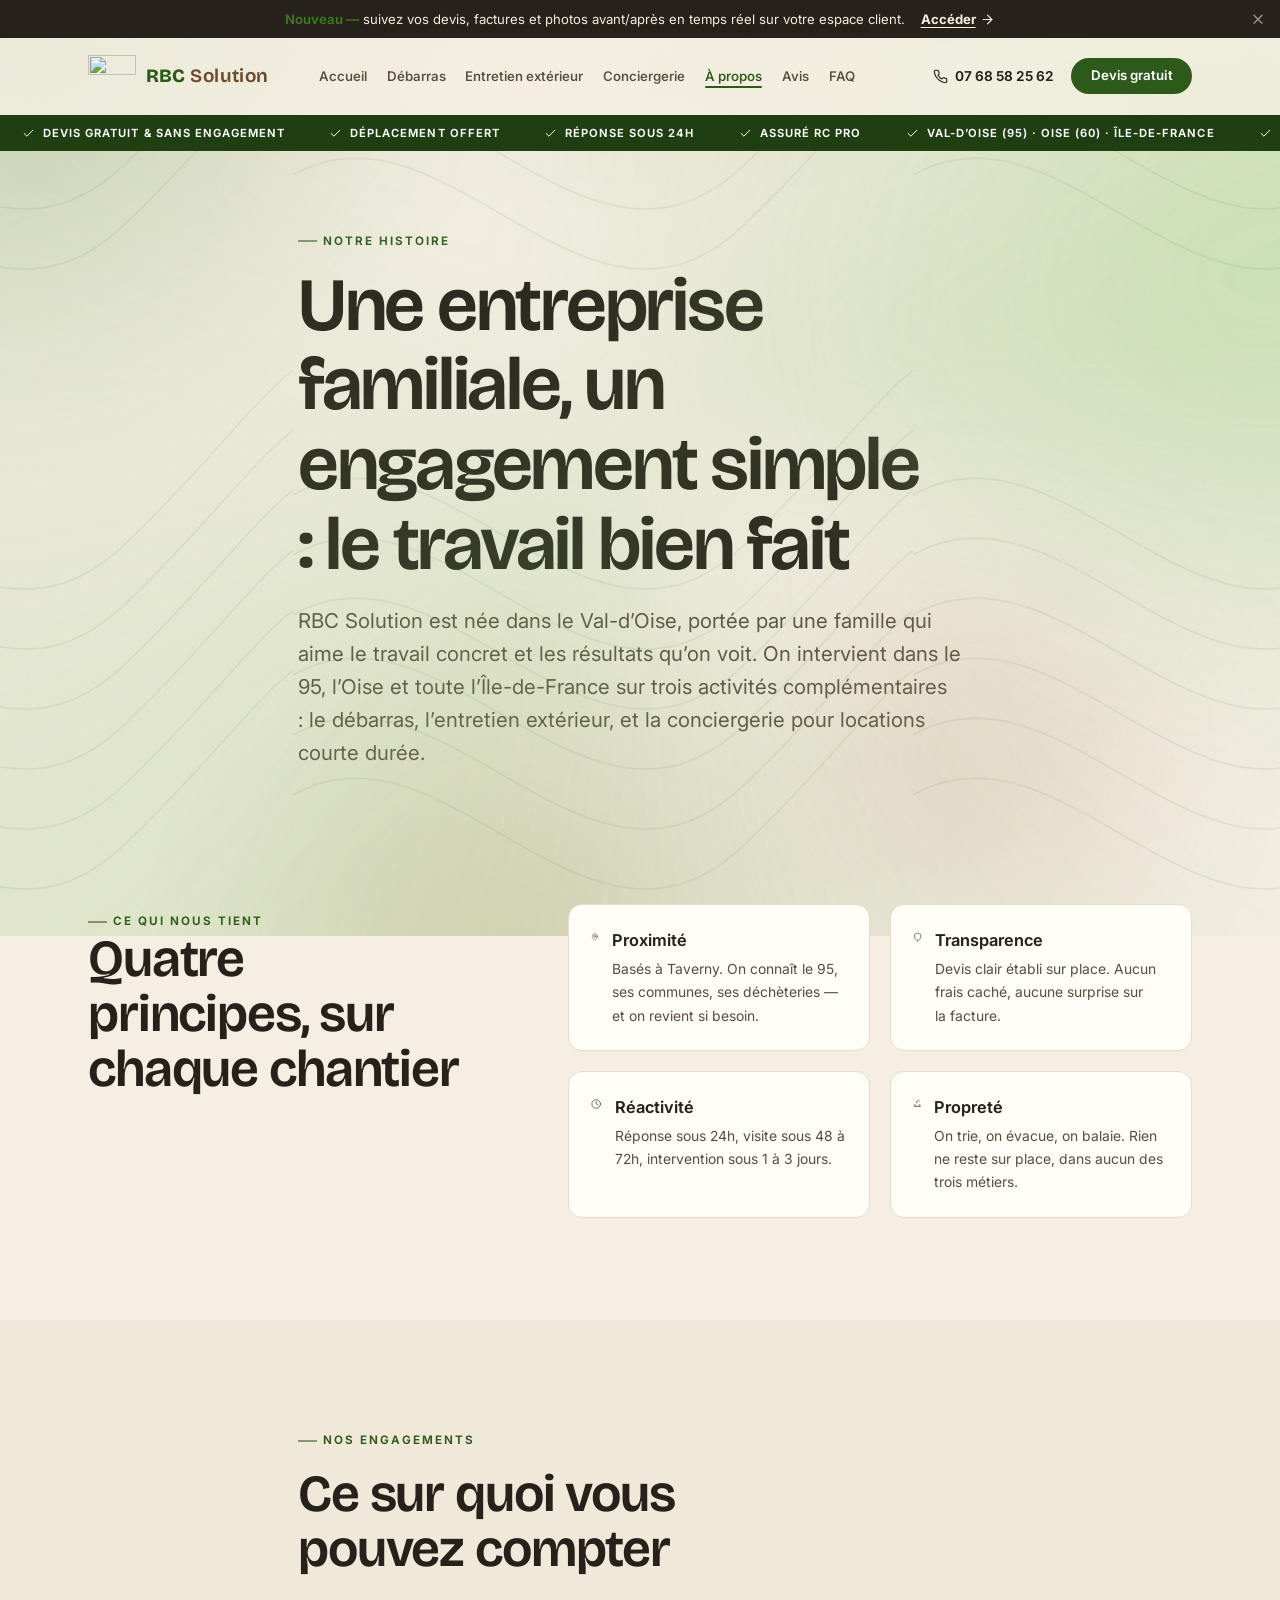
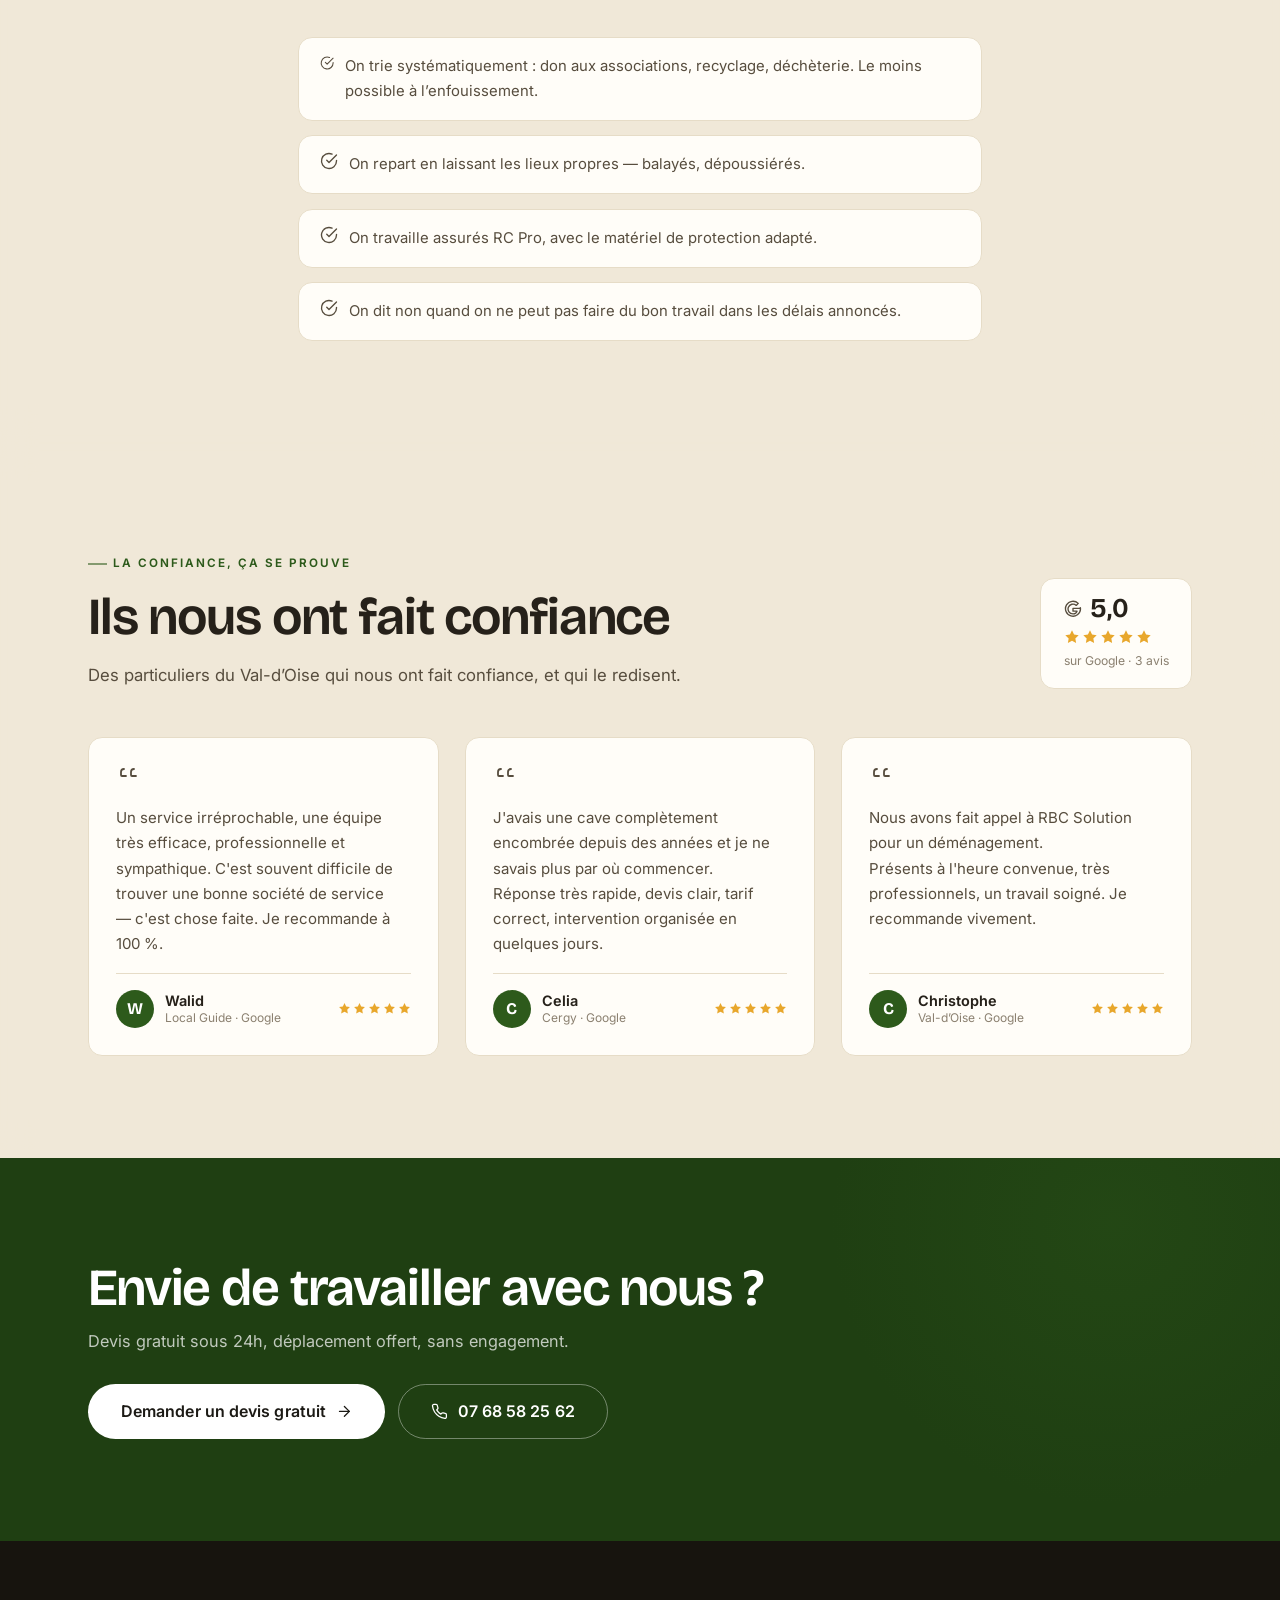
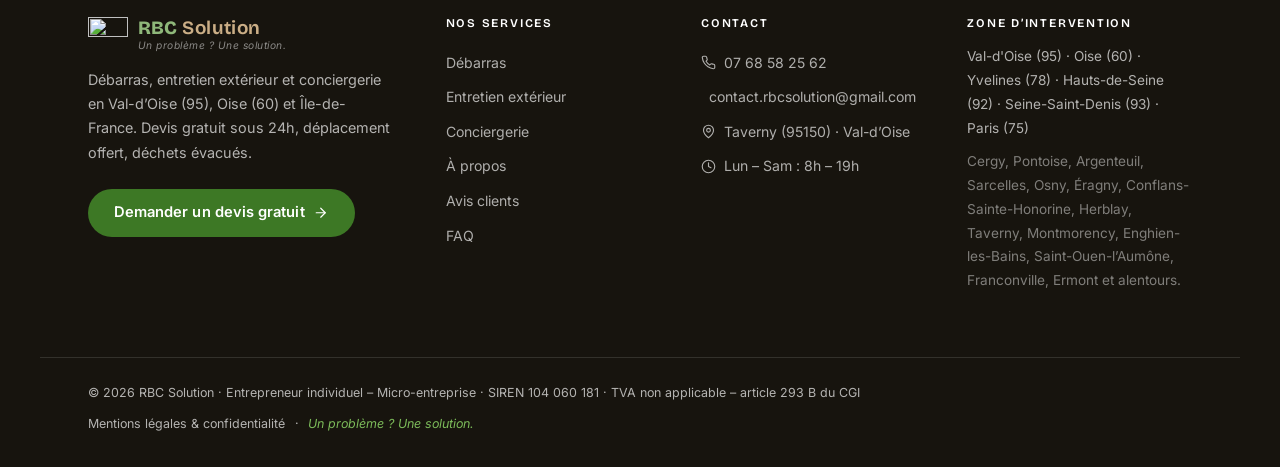
==== a-propos/index.html @ 64251863 "Create index.html" ====
<!DOCTYPE html><html lang="fr" data-world="default" data-astro-cid-5hce7sga> <head><meta charset="utf-8"><meta name="viewport" content="width=device-width, initial-scale=1"><title>&#xc0; propos &#x2014; une entreprise familiale du Val-d&#x2019;Oise &#xb7; RBC Solution</title><meta name="description" content="RBC Solution, entreprise familiale bas&#xe9;e &#xe0; Taverny (95). D&#xe9;barras, entretien ext&#xe9;rieur et conciergerie dans le Val-d&#x2019;Oise, l&#x2019;Oise et l&#x2019;&#xce;le-de-France. Le travail bien fait, du premier appel au r&#xe9;sultat final."><link rel="canonical" href="https://rbcsolution.com/a-propos/"><link rel="icon" href="data:image/svg+xml,%3Csvg xmlns='http://www.w3.org/2000/svg' viewBox='0 0 64 64'%3E%3Crect width='64' height='64' rx='15' fill='%232d5a1b'/%3E%3Cpath d='M18 33.5 28 43 47 21' fill='none' stroke='%23fdfaf4' stroke-width='7' stroke-linecap='round' stroke-linejoin='round'/%3E%3C/svg%3E"><meta name="theme-color" content="#2d5a1b"><link rel="preconnect" href="https://fonts.googleapis.com"><link rel="preconnect" href="https://fonts.gstatic.com" crossorigin><link href="https://fonts.googleapis.com/css2?family=Bricolage+Grotesque:opsz,wght@12..96,400..700&family=Inter:wght@400;500;600&display=swap" rel="stylesheet"><meta name="author" content="RBC Solution"><meta name="robots" content="index, follow"><meta name="format-detection" content="telephone=no"><meta name="google-site-verification" content="ur7AYS-QiY8A2CvDFZ0sOP2IbIYApoEfcBPgpoQVrJE"><meta property="og:type" content="website"><meta property="og:site_name" content="RBC Solution"><meta property="og:title" content="&#xc0; propos &#x2014; une entreprise familiale du Val-d&#x2019;Oise &#xb7; RBC Solution"><meta property="og:description" content="RBC Solution, entreprise familiale bas&#xe9;e &#xe0; Taverny (95). D&#xe9;barras, entretien ext&#xe9;rieur et conciergerie dans le Val-d&#x2019;Oise, l&#x2019;Oise et l&#x2019;&#xce;le-de-France. Le travail bien fait, du premier appel au r&#xe9;sultat final."><meta property="og:url" content="https://rbcsolution.com/a-propos/"><meta property="og:locale" content="fr_FR"><meta property="og:image" content="https://rbcsolution.com/og.jpg"><meta name="twitter:card" content="summary_large_image"><link rel="sitemap" href="/sitemap-index.xml"><script>
      document.documentElement.classList.add('js');
    </script><script type="application/ld+json">{"@context":"https://schema.org","@type":"HomeAndConstructionBusiness","@id":"https://rbcsolution.com/#business","name":"RBC Solution","legalName":"Ruben Rebou\u00e7o","description":"D\u00e9barras, entretien ext\u00e9rieur et conciergerie Airbnb en Val-d'Oise (95), Oise (60) et \u00cele-de-France. Devis gratuit sous 24h, d\u00e9placement offert.","url":"https://rbcsolution.com","telephone":"+33768582562","email":"contact.rbcsolution@gmail.com","image":"https://rbcsolution.com/og.jpg","logo":"https://rbcsolution.com/favicon.svg","priceRange":"\u20ac\u20ac","slogan":"Un probl\u00e8me ? Une solution.","address":{"@type":"PostalAddress","streetAddress":"3 Rue des Fauvettes","postalCode":"95150","addressLocality":"Taverny","addressRegion":"Val-d'Oise","addressCountry":"FR"},"vatID":"TVA non applicable \u2013 article 293 B du CGI","identifier":[{"@type":"PropertyValue","name":"SIRET","value":"104 060 181 00013"},{"@type":"PropertyValue","name":"SIREN","value":"104 060 181"}],"openingHoursSpecification":{"@type":"OpeningHoursSpecification","dayOfWeek":["Monday","Tuesday","Wednesday","Thursday","Friday","Saturday"],"opens":"08:00","closes":"19:00"},"areaServed":[{"@type":"AdministrativeArea","name":"Val-d'Oise (95)"},{"@type":"AdministrativeArea","name":"Oise (60)"},{"@type":"AdministrativeArea","name":"Yvelines (78)"},{"@type":"AdministrativeArea","name":"Hauts-de-Seine (92)"},{"@type":"AdministrativeArea","name":"Seine-Saint-Denis (93)"},{"@type":"AdministrativeArea","name":"Paris (75)"},{"@type":"City","name":"Cergy"},{"@type":"City","name":"Pontoise"},{"@type":"City","name":"Argenteuil"},{"@type":"City","name":"Sarcelles"},{"@type":"City","name":"Osny"},{"@type":"City","name":"\u00c9ragny"},{"@type":"City","name":"Conflans-Sainte-Honorine"},{"@type":"City","name":"Herblay"},{"@type":"City","name":"Taverny"},{"@type":"City","name":"Montmorency"},{"@type":"City","name":"Enghien-les-Bains"},{"@type":"City","name":"Saint-Ouen-l\u2019Aum\u00f4ne"},{"@type":"City","name":"Franconville"},{"@type":"City","name":"Ermont"},{"@type":"City","name":"Goussainville"},{"@type":"City","name":"Domont"},{"@type":"City","name":"Montigny-l\u00e8s-Cormeilles"},{"@type":"City","name":"Beauchamp"},{"@type":"City","name":"Persan"},{"@type":"City","name":"Beaumont-sur-Oise"},{"@type":"City","name":"L\u2019Isle-Adam"},{"@type":"City","name":"Chambly"},{"@type":"City","name":"M\u00e9ru"},{"@type":"City","name":"Senlis"}],"aggregateRating":{"@type":"AggregateRating","ratingValue":"5.0","reviewCount":"3","bestRating":"5"},"review":[{"@type":"Review","reviewRating":{"@type":"Rating","ratingValue":"5","bestRating":"5"},"author":{"@type":"Person","name":"Walid"},"reviewBody":"Un service irr\u00e9prochable, une \u00e9quipe tr\u00e8s efficace, professionnelle et sympathique. C'est souvent difficile de trouver une bonne soci\u00e9t\u00e9 de service \u2014 c'est chose faite. Je recommande \u00e0 100 %."},{"@type":"Review","reviewRating":{"@type":"Rating","ratingValue":"5","bestRating":"5"},"author":{"@type":"Person","name":"Celia"},"reviewBody":"J'avais une cave compl\u00e8tement encombr\u00e9e depuis des ann\u00e9es et je ne savais plus par o\u00f9 commencer. R\u00e9ponse tr\u00e8s rapide, devis clair, tarif correct, intervention organis\u00e9e en quelques jours."},{"@type":"Review","reviewRating":{"@type":"Rating","ratingValue":"5","bestRating":"5"},"author":{"@type":"Person","name":"Christophe"},"reviewBody":"Nous avons fait appel \u00e0 RBC Solution pour un d\u00e9m\u00e9nagement. Pr\u00e9sents \u00e0 l'heure convenue, tr\u00e8s professionnels, un travail soign\u00e9. Je recommande vivement."}],"makesOffer":[{"@type":"Offer","itemOffered":{"@type":"Service","name":"D\u00e9barras de maison, appartement, cave et grenier"}},{"@type":"Offer","itemOffered":{"@type":"Service","name":"D\u00e9barras de succession et logements insalubres"}},{"@type":"Offer","itemOffered":{"@type":"Service","name":"Taille de haies et entretien des espaces verts"}},{"@type":"Offer","itemOffered":{"@type":"Service","name":"Tonte de pelouse et d\u00e9broussaillage"}},{"@type":"Offer","itemOffered":{"@type":"Service","name":"Nettoyage haute pression de terrasses et fa\u00e7ades"}},{"@type":"Offer","itemOffered":{"@type":"Service","name":"Conciergerie Airbnb et gestion locative courte dur\u00e9e"}}]}</script><script type="application/ld+json">{"@context":"https://schema.org","@type":"BreadcrumbList","itemListElement":[{"@type":"ListItem","position":1,"name":"Accueil","item":"https://rbcsolution.com/"},{"@type":"ListItem","position":2,"name":"\u00c0 propos","item":"https://rbcsolution.com/a-propos/"}]}</script><style>:root{--green: #2d5a1b;--green-mid: #3d7825;--green-deep: #1f3f12;--green-bright: #7cbb5a;--font-display: "Bricolage Grotesque Variable", "Bricolage Grotesque", "Trebuchet MS", sans-serif;--font-body: "Inter Variable", "Inter", system-ui, -apple-system, "Segoe UI", sans-serif;--r-xs: 8px;--r: 14px;--r-lg: 26px;--r-pill: 999px;--ease: cubic-bezier(.22, 1, .36, 1);--ease-out: cubic-bezier(.16, 1, .3, 1);--t: .34s var(--ease);--container: 1200px;--gutter: clamp(1.15rem, 5vw, 3rem);--section-y: clamp(3.75rem, 8vw, 7rem);--z-aura: 0;--z-body: 1;--z-actionbar: 80;--z-header: 100;--z-panel: 120;--z-skip: 200;--bg: #f5efe3;--bg-2: #efe6d5;--surface: #fffdf8;--surface-2: #f8f2e6;--ink: #26211a;--ink-soft: #574d3e;--ink-mute: #8b8070;--line: #e6dcc7;--line-strong: #d8cbb0;--accent: var(--green);--accent-2: var(--green-mid);--accent-deep: var(--green-deep);--accent-soft: #e9f1e0;--accent-ink: #ffffff;--brand-thread: var(--green);--shadow-sm: 0 2px 10px -4px rgba(38, 30, 18, .16);--shadow: 0 18px 44px -20px rgba(38, 30, 18, .26);--shadow-lg: 0 46px 90px -34px rgba(38, 30, 18, .4);--shadow-color: 38, 30, 18;--aura-1: rgba(61, 120, 37, .34);--aura-2: rgba(206, 228, 190, .62);--aura-3: rgba(176, 146, 111, .3);--aura-blur: 64px;--grain-opacity: .055;--grain-blend: multiply;color-scheme:light}[data-world=debarras]{--bg: #efe8de;--bg-2: #e5daca;--surface: #fbf6ee;--surface-2: #f2ebdf;--ink: #2a201a;--ink-soft: #5a483a;--ink-mute: #8a7768;--line: #ddccb7;--line-strong: #cdb99e;--accent: #8a5636;--accent-2: #a56a41;--accent-deep: #5c3823;--accent-soft: #efe2d3;--accent-ink: #ffffff;--brand-thread: var(--green-mid);--shadow-color: 46, 30, 18;--aura-1: rgba(138, 86, 54, .34);--aura-2: rgba(122, 116, 104, .3);--aura-3: rgba(76, 110, 52, .2);--grain-opacity: .07}[data-world=exterieur]{--bg: #eef4e4;--bg-2: #e0edcf;--surface: #fafdf4;--surface-2: #edf4e1;--ink: #1b2a15;--ink-soft: #3d5133;--ink-mute: #6c7d60;--line: #d3e2be;--line-strong: #bcd3a1;--accent: #2d5a1b;--accent-2: #4c8a2e;--accent-deep: #14330b;--accent-soft: #e3f0d3;--accent-ink: #ffffff;--brand-thread: var(--green);--shadow-color: 22, 40, 14;--aura-1: rgba(76, 138, 46, .4);--aura-2: rgba(150, 198, 96, .36);--aura-3: rgba(198, 224, 156, .5);--grain-opacity: .05}[data-world=conciergerie]{--bg: #201f1c;--bg-2: #1a1917;--surface: #2a2823;--surface-2: #24221d;--ink: #f4f0e6;--ink-soft: #c6bfae;--ink-mute: #948b78;--line: #3b3830;--line-strong: #4c473c;--accent: #c8a97e;--accent-2: #dcc199;--accent-deep: #a5875b;--accent-soft: #33302a;--accent-ink: #201f1c;--brand-thread: #7fa267;--shadow-color: 0, 0, 0;--shadow-sm: 0 2px 12px -4px rgba(0, 0, 0, .5);--shadow: 0 24px 54px -22px rgba(0, 0, 0, .62);--shadow-lg: 0 52px 100px -34px rgba(0, 0, 0, .72);--aura-1: rgba(200, 169, 126, .22);--aura-2: rgba(126, 122, 112, .24);--aura-3: rgba(60, 82, 48, .3);--aura-blur: 80px;--grain-opacity: .09;--grain-blend: overlay;color-scheme:dark}*,*:before,*:after{box-sizing:border-box;margin:0;padding:0}html{-webkit-text-size-adjust:100%;scroll-behavior:smooth;background:var(--bg);transition:background .5s var(--ease)}body{position:relative;z-index:var(--z-body);font-family:var(--font-body);font-size:1.02rem;line-height:1.68;color:var(--ink-soft);background:transparent;-webkit-font-smoothing:antialiased;text-rendering:optimizeLegibility;overflow-x:hidden;transition:color .5s var(--ease)}img,picture,svg,video{display:block;max-width:100%}a{color:inherit;text-decoration:none}button,input,textarea,select{font:inherit;color:inherit}:focus-visible{outline:3px solid var(--accent-2);outline-offset:3px;border-radius:3px}::selection{background:var(--accent);color:var(--accent-ink)}@media(max-width:999px){body{padding-bottom:62px}}h1,h2,h3,h4{font-family:var(--font-display);color:var(--ink);font-weight:620;line-height:1.06;letter-spacing:-.022em;text-wrap:balance}h1{font-size:clamp(2.55rem,1.4rem + 4.6vw,4.7rem);letter-spacing:-.03em}h2{font-size:clamp(2rem,1.35rem + 2.4vw,3.25rem)}h3{font-size:clamp(1.2rem,1.06rem + .6vw,1.5rem);letter-spacing:-.014em}p{text-wrap:pretty}strong,b{color:var(--ink);font-weight:640}.eyebrow{display:inline-flex;align-items:center;gap:.55em;font-family:var(--font-body);font-size:.73rem;font-weight:650;letter-spacing:.17em;text-transform:uppercase;color:var(--accent)}.eyebrow:before{content:"";width:1.6em;height:2px;background:currentColor;opacity:.55}.eyebrow--plain:before{display:none}.lead{font-size:clamp(1.08rem,1rem + .5vw,1.28rem);line-height:1.62;color:var(--ink-soft)}.container{width:100%;max-width:var(--container);margin-inline:auto;padding-inline:var(--gutter)}.container-narrow{max-width:780px}.section{position:relative;padding-block:var(--section-y)}.section--alt{background:var(--bg-2)}.section--surface{background:var(--surface)}.section--accent,.section--ink{position:relative;overflow:hidden;isolation:isolate}.section--accent{background:var(--accent-deep);--ink: #fff;--ink-soft: rgba(255, 255, 255, .82);--ink-mute: rgba(255, 255, 255, .6);--line: rgba(255, 255, 255, .16);color:#ffffffd1}.section--ink{background:#211c15;--ink: #fff;--ink-soft: rgba(255, 255, 255, .8);--ink-mute: rgba(255, 255, 255, .55);--line: rgba(255, 255, 255, .14);color:#fffc}.section--accent:before,.section--ink:before{content:"";position:absolute;z-index:-1;width:70vw;height:70vw;border-radius:50%;top:-34vw;right:-22vw;background:radial-gradient(circle,color-mix(in srgb,var(--accent) 26%,transparent),transparent 66%);filter:blur(50px);animation:aura-3 34s var(--ease) infinite alternate}.section--accent:after,.section--ink:after{content:"";position:absolute;z-index:-1;inset:-20%;opacity:.06;background-color:currentColor;-webkit-mask-image:var(--contour-svg, none);mask-image:var(--contour-svg, none);-webkit-mask-size:620px 620px;mask-size:620px 620px;-webkit-mask-repeat:repeat;mask-repeat:repeat;animation:aura-pan 80s linear infinite}:root{--contour-svg: url("data:image/svg+xml,%3Csvg xmlns='http://www.w3.org/2000/svg' width='620' height='620' viewBox='0 0 620 620'%3E%3Cg fill='none' stroke='%23000' stroke-width='1.5'%3E%3Cpath d='M-40 300C130 130 280 480 450 320s190-280 340-130'/%3E%3Cpath d='M-40 360C130 190 280 540 450 380s190-280 340-130'/%3E%3Cpath d='M-40 240C130 70 280 420 450 260s190-280 340-130'/%3E%3Cpath d='M-40 420C130 250 280 600 450 440s190-280 340-130'/%3E%3Cpath d='M-40 180C130 10 280 360 450 200s190-280 340-130'/%3E%3Cpath d='M-40 480C130 310 280 660 450 500s190-280 340-130'/%3E%3C/g%3E%3C/svg%3E")}@media(prefers-reduced-motion:reduce){.section--accent:before,.section--accent:after,.section--ink:before,.section--ink:after{animation:none}}.section-head{max-width:660px;margin-bottom:clamp(2.25rem,5vw,3.75rem)}.section-head .eyebrow{margin-bottom:1rem}.section-head h2+p,.section-head p{margin-top:1rem;color:var(--ink-soft);font-size:1.05rem}.section-head--center{margin-inline:auto;text-align:center}.section-head--center .eyebrow{justify-content:center}.stack>*+*{margin-top:1rem}.grid{display:grid;gap:clamp(1rem,2.4vw,1.6rem)}.grid-2{grid-template-columns:repeat(auto-fit,minmax(min(100%,300px),1fr))}.grid-3{grid-template-columns:repeat(3,1fr)}@media(max-width:860px){.grid-3{grid-template-columns:repeat(2,1fr)}}@media(max-width:540px){.grid-3{grid-template-columns:1fr}}.btn{--btn-bg: var(--accent);--btn-fg: var(--accent-ink);--btn-bd: transparent;display:inline-flex;align-items:center;justify-content:center;gap:.6em;padding:.95rem 1.55rem;border:1.5px solid var(--btn-bd);border-radius:var(--r-pill);background:var(--btn-bg);color:var(--btn-fg);font-weight:600;font-size:.92rem;letter-spacing:.005em;line-height:1;cursor:pointer;position:relative;isolation:isolate;overflow:hidden;transition:transform var(--t),box-shadow var(--t),border-color var(--t),color var(--t),background var(--t)}.btn svg{width:1.05em;height:1.05em;transition:transform var(--t)}.btn:before{content:"";position:absolute;inset:0;z-index:-1;background:var(--accent-2);transform:translateY(101%);transition:transform .4s var(--ease-out)}.btn:hover{transform:translateY(-2px);box-shadow:0 16px 34px -14px rgba(var(--shadow-color),.55)}.btn:hover:before{transform:translateY(0)}.btn:hover svg:last-child{transform:translate(3px)}.btn:active{transform:translateY(0)}.btn--ghost{--btn-bg: transparent;--btn-fg: var(--ink);--btn-bd: var(--line-strong)}.btn--ghost:before{background:var(--accent)}.btn--ghost:hover{--btn-fg: var(--accent-ink);border-color:var(--accent)}.btn--light{--btn-bg: var(--surface);--btn-fg: var(--accent-deep)}.btn--light:before{background:var(--bg)}.btn--on-dark{--btn-bg: #fff;--btn-fg: #1c1a15}.btn--on-dark:before{background:var(--accent-soft)}.btn--outline-light{--btn-bg: transparent;--btn-fg: #fff;--btn-bd: rgba(255, 255, 255, .38)}.btn--outline-light:before{background:#ffffff24}.btn--lg{padding:1.12rem 2rem;font-size:1rem}.btn--block{width:100%}.btn-row{display:flex;flex-wrap:wrap;gap:.8rem}.chip{display:inline-flex;align-items:center;gap:.45em;padding:.42rem .9rem;border-radius:var(--r-pill);background:var(--accent-soft);color:var(--accent);font-size:.78rem;font-weight:620;border:1px solid color-mix(in srgb,var(--accent) 16%,transparent)}.chip svg{width:.95em;height:.95em}.chip-row{display:flex;flex-wrap:wrap;gap:.55rem}.card{background:var(--surface);border:1px solid var(--line);border-radius:var(--r);padding:clamp(1.4rem,3vw,2rem);transition:transform var(--t),box-shadow var(--t),border-color var(--t)}.card--hover:hover{transform:translateY(-6px);box-shadow:var(--shadow);border-color:color-mix(in srgb,var(--accent) 40%,var(--line))}.svc-card{background:var(--surface);border:1px solid var(--line);border-radius:var(--r);padding:clamp(1.4rem,3vw,1.9rem);transition:transform var(--t),box-shadow var(--t),border-color var(--t)}.svc-card:hover{transform:translateY(-6px);box-shadow:var(--shadow);border-color:color-mix(in srgb,var(--accent) 40%,var(--line))}.svc-card__ico{display:grid;place-items:center;width:46px;height:46px;border-radius:13px;background:var(--accent-soft);color:var(--accent);margin-bottom:1rem}.svc-card h3{margin-bottom:.4rem}.svc-card p{font-size:.9rem}.proof-list{list-style:none;display:grid;gap:.9rem}.proof-list li{display:flex;flex-direction:column;gap:.2rem;padding:1.2rem 1.4rem;border:1px solid var(--line);border-left:3px solid var(--accent);border-radius:var(--r);background:var(--surface)}.proof-list strong{font-family:var(--font-display);font-size:1.7rem;color:var(--ink);line-height:1}.proof-list span{font-size:.88rem;color:var(--ink-soft)}.timeline{list-style:none;display:grid;max-width:720px}.timeline__step{position:relative;display:grid;grid-template-columns:44px 1fr;gap:1.2rem;padding-bottom:2rem}.timeline__step:before{content:"";position:absolute;left:21px;top:46px;bottom:0;width:2px;background:linear-gradient(var(--accent),color-mix(in srgb,var(--accent) 15%,transparent))}.timeline__step:last-child{padding-bottom:0}.timeline__step:last-child:before{display:none}.timeline__dot{width:44px;height:44px;border-radius:50%;display:grid;place-items:center;background:var(--accent);color:var(--accent-ink);font-family:var(--font-display);font-weight:700;font-size:1.1rem}.timeline__content{padding-top:.4rem}.timeline__content h3{margin-bottom:.3rem}.timeline__content p{font-size:.94rem}.zone-cloud{display:flex;flex-wrap:wrap;gap:.55rem}.zone-pill{padding:.5rem .95rem;border-radius:var(--r-pill);background:var(--surface);border:1px solid var(--line);font-size:.83rem;color:var(--ink-soft);transition:border-color var(--t),color var(--t)}.zone-pill:hover{border-color:var(--accent);color:var(--accent)}.zone-pill--more{background:var(--accent-soft);color:var(--accent);border-color:transparent;font-weight:640}[data-world=conciergerie] .zone-pill--more{color:var(--accent-2)}.split-grid{display:grid;grid-template-columns:1.1fr .9fr;gap:clamp(2rem,5vw,4rem);align-items:center}@media(max-width:900px){.split-grid{grid-template-columns:1fr}}.js .reveal{opacity:0;transform:translateY(26px);transition:opacity .75s var(--ease-out),transform .75s var(--ease-out);transition-delay:var(--reveal-delay, 0ms)}.js .reveal.in{opacity:1;transform:none}.js .reveal-fade{opacity:0;transition:opacity .9s var(--ease);transition-delay:var(--reveal-delay, 0ms)}.js .reveal-fade.in{opacity:1}.aura{position:fixed;inset:-8% -4% -4%;z-index:var(--z-aura);pointer-events:none;overflow:hidden;contain:strict;transform:translate3d(0,var(--aura-shift, 0px),0)}.aura__field{position:absolute;border-radius:50%;filter:blur(var(--aura-blur));will-change:transform}.aura__field--1{width:66vw;height:66vw;left:-20vw;top:-24vw;background:radial-gradient(circle at 32% 32%,var(--aura-1),transparent 68%);animation:aura-1 20s var(--ease) infinite alternate}.aura__field--2{width:58vw;height:58vw;right:-18vw;top:4vh;background:radial-gradient(circle at 60% 42%,var(--aura-2),transparent 70%);animation:aura-2 25s var(--ease) infinite alternate}.aura__field--3{width:52vw;height:52vw;left:20vw;bottom:-28vw;background:radial-gradient(circle at 48% 50%,var(--aura-3),transparent 72%);animation:aura-3 30s var(--ease) infinite alternate}.aura__field--4{width:40vw;height:40vw;right:8vw;bottom:-6vw;background:radial-gradient(circle at 50% 50%,var(--aura-4, transparent),transparent 72%);animation:aura-4 23s var(--ease) infinite alternate}.aura__sheen{position:absolute;inset:-30%;background:conic-gradient(from 120deg at 50% 50%,transparent 0deg,var(--aura-sheen, transparent) 90deg,transparent 200deg,var(--aura-sheen, transparent) 320deg,transparent 360deg);filter:blur(70px);opacity:var(--aura-sheen-opacity, 0);animation:aura-spin 60s linear infinite}.aura__contours{position:absolute;inset:-20%;opacity:var(--aura-contours-opacity, 0);background-color:var(--aura-contour-color, var(--accent));-webkit-mask-image:var(--contour-svg);mask-image:var(--contour-svg);-webkit-mask-size:620px 620px;mask-size:620px 620px;-webkit-mask-repeat:repeat;mask-repeat:repeat;animation:aura-pan 80s linear infinite}.aura__glow{position:absolute;inset:0;background:radial-gradient(58vw 60vh at 50% -6%,color-mix(in srgb,var(--accent) 10%,transparent),transparent 66%);opacity:var(--aura-glow-opacity, 0);transition:opacity .6s var(--ease)}.aura__grain{position:absolute;inset:-50%;width:200%;height:200%;opacity:var(--grain-opacity);mix-blend-mode:var(--grain-blend);background-image:url("data:image/svg+xml,%3Csvg xmlns='http://www.w3.org/2000/svg' width='140' height='140'%3E%3Cfilter id='n'%3E%3CfeTurbulence type='fractalNoise' baseFrequency='0.85' numOctaves='2' stitchTiles='stitch'/%3E%3C/filter%3E%3Crect width='100%25' height='100%25' filter='url(%23n)'/%3E%3C/svg%3E");animation:grain 8s steps(6) infinite}:root{--aura-4: rgba(176, 146, 111, .26);--aura-sheen: rgba(124, 187, 90, .2);--aura-sheen-opacity: 1;--aura-contours-opacity: .09;--aura-glow-opacity: .55}[data-world=debarras]{--aura-4: rgba(122, 116, 104, .22);--aura-sheen: rgba(165, 106, 65, .14);--aura-sheen-opacity: .7;--aura-contours-opacity: .07;--aura-glow-opacity: .5}[data-world=exterieur]{--aura-4: rgba(150, 198, 96, .26);--aura-sheen: rgba(124, 187, 90, .2);--aura-sheen-opacity: 1;--aura-contours-opacity: .08;--aura-glow-opacity: .55}[data-world=conciergerie]{--aura-4: rgba(126, 122, 112, .18);--aura-sheen: rgba(200, 169, 126, .16);--aura-sheen-opacity: .9;--aura-contours-opacity: .1;--aura-glow-opacity: 1}@keyframes aura-1{to{transform:translate3d(9vw,7vh,0) scale(1.16)}}@keyframes aura-2{to{transform:translate3d(-8vw,5vh,0) scale(1.12) rotate(16deg)}}@keyframes aura-3{to{transform:translate3d(6vw,-8vh,0) scale(1.18)}}@keyframes aura-4{to{transform:translate3d(-6vw,-5vh,0) scale(1.22)}}@keyframes aura-spin{to{transform:rotate(360deg)}}@keyframes aura-pan{0%{-webkit-mask-position:0 0;mask-position:0 0}to{-webkit-mask-position:620px 310px;mask-position:620px 310px}}@keyframes grain{0%,to{transform:translate(0)}10%{transform:translate(-4%,-6%)}30%{transform:translate(4%,3%)}50%{transform:translate(-3%,5%)}70%{transform:translate(5%,-3%)}90%{transform:translate(-5%,2%)}}.section--alt{background:color-mix(in srgb,var(--bg-2) 80%,transparent);backdrop-filter:blur(16px);-webkit-backdrop-filter:blur(16px)}.section--surface{background:color-mix(in srgb,var(--surface) 84%,transparent);backdrop-filter:blur(16px);-webkit-backdrop-filter:blur(16px)}[data-world=conciergerie] .section--alt{background:color-mix(in srgb,var(--bg-2) 74%,transparent)}[data-world=conciergerie] .section--surface{background:color-mix(in srgb,var(--surface) 80%,transparent)}@media(max-width:760px){.aura__sheen{display:none}.aura__contours{opacity:calc(var(--aura-contours-opacity, 0) * .7)}.aura__field{filter:blur(46px)}}.divider{position:relative;height:clamp(48px,7vw,96px);line-height:0;color:var(--divider-to, var(--bg-2))}.divider svg{position:absolute;inset:0;width:100%;height:100%}.divider--flip svg{transform:scaleY(-1)}.text-center{text-align:center}.mx-auto{margin-inline:auto}.sr-only{position:absolute;width:1px;height:1px;padding:0;overflow:hidden;clip:rect(0 0 0 0);white-space:nowrap;border:0}.tabnum{font-variant-numeric:tabular-nums}@view-transition{navigation:auto}::view-transition-old(root),::view-transition-new(root){animation-duration:.45s;animation-timing-function:var(--ease)}::view-transition-old(root){animation-name:vt-out}::view-transition-new(root){animation-name:vt-in}@keyframes vt-out{to{opacity:0;transform:translateY(-8px)}}@keyframes vt-in{0%{opacity:0;transform:translateY(12px)}}@media(prefers-reduced-motion:reduce){html{scroll-behavior:auto}*,*:before,*:after{animation-duration:.001ms!important;animation-iteration-count:1!important;transition-duration:.001ms!important}.js .reveal,.js .reveal-fade{opacity:1;transform:none}.aura__field,.aura__sheen,.aura__contours,.aura__grain{animation:none}.aura{transform:none}@view-transition{navigation:none}}.logo[data-astro-cid-tvrurpns]{display:inline-flex;align-items:center;gap:.6rem}.logo__mark[data-astro-cid-tvrurpns]{flex-shrink:0;height:auto;object-fit:contain;transition:transform .5s var(--ease)}.logo[data-astro-cid-tvrurpns]:hover .logo__mark[data-astro-cid-tvrurpns]{transform:rotate(-18deg)}.logo__wm[data-astro-cid-tvrurpns]{display:flex;flex-direction:column;line-height:1.1}.logo__name[data-astro-cid-tvrurpns]{font-family:var(--font-display);font-size:1.18rem;font-weight:700;letter-spacing:.01em;display:inline-flex;align-items:baseline;gap:.28em}.logo__rbc[data-astro-cid-tvrurpns]{color:var(--logo-rbc, #2d5a1b);font-weight:800}.logo__sol[data-astro-cid-tvrurpns]{color:var(--logo-sol, #6b4a2f);font-weight:650;letter-spacing:.02em}.logo__tag[data-astro-cid-tvrurpns]{font-size:.64rem;letter-spacing:.05em;color:var(--ink-mute);font-style:italic;margin-top:.1rem}[data-world=conciergerie] .logo__rbc[data-astro-cid-tvrurpns]{color:#8fb87a}[data-world=conciergerie] .logo__sol[data-astro-cid-tvrurpns]{color:#c8a97e}@media(prefers-reduced-motion:reduce){.logo[data-astro-cid-tvrurpns]:hover .logo__mark[data-astro-cid-tvrurpns]{transform:none}}.hdr[data-astro-cid-3ef6ksr2]{position:sticky;top:0;z-index:var(--z-header);background:color-mix(in srgb,var(--bg) 82%,transparent);backdrop-filter:blur(14px) saturate(1.3);-webkit-backdrop-filter:blur(14px) saturate(1.3);border-bottom:1px solid transparent;transition:border-color .3s,background .3s,box-shadow .3s}.hdr[data-astro-cid-3ef6ksr2].is-scrolled{border-bottom-color:var(--line);box-shadow:0 10px 34px -24px rgba(var(--shadow-color),.7)}.hdr__bar[data-astro-cid-3ef6ksr2]{display:flex;align-items:center;gap:1.25rem;height:76px}.hdr__brand[data-astro-cid-3ef6ksr2]{flex-shrink:0}@media(max-width:1320px){.hdr__brand[data-astro-cid-3ef6ksr2] .logo__tag{display:none}}.hdr__nav[data-astro-cid-3ef6ksr2]{display:none;align-items:center;gap:0;margin-inline:auto}.hdr__link[data-astro-cid-3ef6ksr2]{position:relative;padding:.5rem .62rem;font-size:.83rem;font-weight:550;color:var(--ink-soft);white-space:nowrap;border-radius:8px;transition:color var(--t)}.hdr__link[data-astro-cid-3ef6ksr2] span[data-astro-cid-3ef6ksr2]{position:relative}.hdr__link[data-astro-cid-3ef6ksr2] span[data-astro-cid-3ef6ksr2]:after{content:"";position:absolute;left:0;right:100%;bottom:-4px;height:2px;border-radius:2px;background:var(--accent);transition:right .3s var(--ease)}.hdr__link[data-astro-cid-3ef6ksr2]:hover{color:var(--ink)}.hdr__link[data-astro-cid-3ef6ksr2]:hover span[data-astro-cid-3ef6ksr2]:after,.hdr__link[data-astro-cid-3ef6ksr2].active span[data-astro-cid-3ef6ksr2]:after{right:0}.hdr__link[data-astro-cid-3ef6ksr2].active{color:var(--accent)}.hdr__actions[data-astro-cid-3ef6ksr2]{display:flex;align-items:center;gap:.6rem;margin-left:auto}.hdr__tel[data-astro-cid-3ef6ksr2]{display:none;align-items:center;gap:.4rem;font-size:.85rem;font-weight:640;color:var(--ink);white-space:nowrap;padding:.5rem}.hdr__tel[data-astro-cid-3ef6ksr2]:hover{color:var(--accent)}.hdr__tel[data-astro-cid-3ef6ksr2] svg[data-astro-cid-3ef6ksr2]{color:var(--accent)}.hdr__devis[data-astro-cid-3ef6ksr2]{display:none;padding:.66rem 1.15rem;font-size:.83rem}.hdr__burger[data-astro-cid-3ef6ksr2]{display:inline-flex;flex-direction:column;justify-content:center;gap:5px;width:44px;height:44px;padding:0 11px;border:1px solid var(--line-strong);border-radius:12px;background:var(--surface);cursor:pointer}.hdr__burger[data-astro-cid-3ef6ksr2] span[data-astro-cid-3ef6ksr2]{height:2px;width:100%;background:var(--ink);border-radius:2px;transition:transform .3s var(--ease),opacity .2s}.hdr[data-astro-cid-3ef6ksr2].menu-open .hdr__burger[data-astro-cid-3ef6ksr2] span[data-astro-cid-3ef6ksr2]:nth-child(1){transform:translateY(7px) rotate(45deg)}.hdr[data-astro-cid-3ef6ksr2].menu-open .hdr__burger[data-astro-cid-3ef6ksr2] span[data-astro-cid-3ef6ksr2]:nth-child(2){opacity:0}.hdr[data-astro-cid-3ef6ksr2].menu-open .hdr__burger[data-astro-cid-3ef6ksr2] span[data-astro-cid-3ef6ksr2]:nth-child(3){transform:translateY(-7px) rotate(-45deg)}.hdr__panel[data-astro-cid-3ef6ksr2]{border-top:1px solid var(--line);background:var(--bg);padding:.75rem var(--gutter) 1.5rem;max-height:calc(100dvh - 76px);overflow-y:auto}.hdr__panel[data-astro-cid-3ef6ksr2] nav[data-astro-cid-3ef6ksr2]{display:flex;flex-direction:column}.hdr__mlink[data-astro-cid-3ef6ksr2]{display:flex;align-items:center;justify-content:space-between;padding:1rem .3rem;font-family:var(--font-display);font-size:1.12rem;font-weight:500;color:var(--ink);border-bottom:1px solid var(--line)}.hdr__mlink[data-astro-cid-3ef6ksr2] svg[data-astro-cid-3ef6ksr2]{color:var(--ink-mute)}.hdr__mlink[data-astro-cid-3ef6ksr2].active{color:var(--accent)}.hdr__mlink[data-astro-cid-3ef6ksr2].active svg[data-astro-cid-3ef6ksr2]{color:var(--accent)}.hdr__mcta[data-astro-cid-3ef6ksr2]{display:grid;grid-template-columns:1fr 1fr;gap:.7rem;margin-top:1.25rem}@media(min-width:600px){.hdr__devis[data-astro-cid-3ef6ksr2]{display:inline-flex}}@media(min-width:1180px){.hdr__tel[data-astro-cid-3ef6ksr2]{display:inline-flex}}@media(min-width:1080px){.hdr__nav[data-astro-cid-3ef6ksr2]{display:flex}.hdr__burger[data-astro-cid-3ef6ksr2],.hdr__panel[data-astro-cid-3ef6ksr2]{display:none}}.ft[data-astro-cid-sz7xmlte]{position:relative;z-index:1;background:#17140e;color:#ffffffad;padding-top:clamp(3rem,6vw,4.75rem);padding-bottom:2rem}[data-astro-cid-sz7xmlte][data-world=conciergerie] .ft[data-astro-cid-sz7xmlte]{background:#131210}.ft__grid[data-astro-cid-sz7xmlte]{display:grid;grid-template-columns:1.5fr 1fr 1fr 1.1fr;gap:clamp(2rem,4vw,3.5rem)}.ft__brand[data-astro-cid-sz7xmlte] .ft__logo{--ink: #fff;--ink-mute: rgba(255, 255, 255, .5);--brand-thread: var(--green-bright);--logo-rbc: #8fb87a;--logo-sol: #cbae86}.ft__desc[data-astro-cid-sz7xmlte]{font-size:.9rem;margin:1rem 0 1.5rem;max-width:38ch}.ft__brand[data-astro-cid-sz7xmlte] .btn[data-astro-cid-sz7xmlte]{--accent: var(--green-mid);--accent-2: var(--green);--accent-ink: #fff}.ft__col[data-astro-cid-sz7xmlte] h3[data-astro-cid-sz7xmlte]{color:#fff;font-size:.74rem;letter-spacing:.15em;text-transform:uppercase;margin-bottom:1rem}.ft__col[data-astro-cid-sz7xmlte] a[data-astro-cid-sz7xmlte],.ft__col[data-astro-cid-sz7xmlte] span[data-astro-cid-sz7xmlte]{display:flex;align-items:center;gap:.5rem;padding:.34rem 0;font-size:.88rem;color:#ffffffa8}.ft__col[data-astro-cid-sz7xmlte] a[data-astro-cid-sz7xmlte]:hover{color:#fff}.ft__col[data-astro-cid-sz7xmlte] svg[data-astro-cid-sz7xmlte]{color:var(--green-bright);flex-shrink:0}.ft__zones[data-astro-cid-sz7xmlte]{font-size:.85rem;line-height:1.75}.ft__zones--dim[data-astro-cid-sz7xmlte]{margin-top:.6rem;color:#ffffff73}.ft__bottom[data-astro-cid-sz7xmlte]{margin-top:clamp(2.5rem,5vw,4rem);padding-top:1.6rem;border-top:1px solid rgba(255,255,255,.12);display:flex;flex-wrap:wrap;justify-content:space-between;gap:.6rem;font-size:.78rem}.ft__links[data-astro-cid-sz7xmlte]{display:flex;gap:.6rem;align-items:center}.ft__links[data-astro-cid-sz7xmlte] a[data-astro-cid-sz7xmlte]:hover{color:#fff}.ft__links[data-astro-cid-sz7xmlte] em[data-astro-cid-sz7xmlte]{color:var(--green-bright)}@media(max-width:860px){.ft__grid[data-astro-cid-sz7xmlte]{grid-template-columns:1fr 1fr}}@media(max-width:520px){.ft__grid[data-astro-cid-sz7xmlte]{grid-template-columns:1fr}.ft__bottom[data-astro-cid-sz7xmlte]{flex-direction:column}}.appbar[data-astro-cid-oxktbjjb]{display:flex;align-items:center;justify-content:center;gap:1rem;flex-wrap:wrap;padding:.5rem 2.5rem;background:var(--ink);color:var(--bg);font-size:.82rem;text-align:center;position:relative}[data-astro-cid-oxktbjjb][data-world=conciergerie] .appbar[data-astro-cid-oxktbjjb]{background:#000}.appbar[data-astro-cid-oxktbjjb] p[data-astro-cid-oxktbjjb]{margin:0}.appbar[data-astro-cid-oxktbjjb] strong[data-astro-cid-oxktbjjb]{color:var(--accent-2, #9dd47a)}.appbar__cta[data-astro-cid-oxktbjjb]{display:inline-flex;align-items:center;gap:.3rem;font-weight:700;text-decoration:underline;text-underline-offset:3px;white-space:nowrap}.appbar__close[data-astro-cid-oxktbjjb]{position:absolute;right:.6rem;top:50%;transform:translateY(-50%);display:inline-flex;padding:.3rem;background:none;border:0;color:inherit;opacity:.6;cursor:pointer}.appbar__close[data-astro-cid-oxktbjjb]:hover{opacity:1}@media(max-width:560px){.appbar[data-astro-cid-oxktbjjb]{font-size:.76rem;padding:.5rem 2rem .5rem .9rem}}.ribbon[data-astro-cid-qsz6iejd]{background:var(--accent-deep);color:#fff;overflow:hidden;position:relative;z-index:1}[data-astro-cid-qsz6iejd][data-world=conciergerie] .ribbon[data-astro-cid-qsz6iejd]{background:#16150f;color:var(--accent-2);border-block:1px solid var(--line)}.ribbon__track[data-astro-cid-qsz6iejd]{display:flex;width:max-content;animation:ribbon-marquee 42s linear infinite}.ribbon[data-astro-cid-qsz6iejd]:hover .ribbon__track[data-astro-cid-qsz6iejd]{animation-play-state:paused}.ribbon__run[data-astro-cid-qsz6iejd]{display:flex;list-style:none;flex-shrink:0}.ribbon__run[data-astro-cid-qsz6iejd] li[data-astro-cid-qsz6iejd]{display:flex;align-items:center;gap:.5rem;padding:.55rem 1.4rem;font-size:.7rem;font-weight:640;letter-spacing:.09em;text-transform:uppercase;white-space:nowrap}.ribbon__run[data-astro-cid-qsz6iejd] li[data-astro-cid-qsz6iejd] svg[data-astro-cid-qsz6iejd]{color:var(--green-bright)}[data-astro-cid-qsz6iejd][data-world=conciergerie] .ribbon__run[data-astro-cid-qsz6iejd] li[data-astro-cid-qsz6iejd] svg[data-astro-cid-qsz6iejd]{color:var(--accent)}@keyframes ribbon-marquee{to{transform:translate(calc(-100% / 3))}}@media(prefers-reduced-motion:reduce){.ribbon__track[data-astro-cid-qsz6iejd]{animation:none;width:100%;justify-content:center;flex-wrap:wrap}.ribbon__track[data-astro-cid-qsz6iejd] .ribbon__run[data-astro-cid-qsz6iejd]:not(:first-child){display:none}.ribbon__run[data-astro-cid-qsz6iejd]{flex-wrap:wrap;justify-content:center}}.abar[data-astro-cid-putnq4yp]{position:fixed;left:0;right:0;bottom:0;z-index:var(--z-actionbar);display:grid;grid-template-columns:1fr 1fr 1.25fr;gap:1px;background:var(--line);border-top:1px solid var(--line);padding-bottom:env(safe-area-inset-bottom);box-shadow:0 -12px 34px -20px rgba(var(--shadow-color),.6)}.abar__act[data-astro-cid-putnq4yp]{display:flex;flex-direction:column;align-items:center;justify-content:center;gap:.15rem;padding:.6rem .3rem;background:var(--surface);font-size:.72rem;font-weight:650;color:var(--ink)}.abar__act[data-astro-cid-putnq4yp]:active{background:var(--surface-2)}.abar__act[data-astro-cid-putnq4yp] svg[data-astro-cid-putnq4yp]{color:var(--accent)}.abar__act--wa[data-astro-cid-putnq4yp] svg[data-astro-cid-putnq4yp]{color:#25d366}.abar__act--devis[data-astro-cid-putnq4yp]{background:var(--accent);color:var(--accent-ink)}.abar__act--devis[data-astro-cid-putnq4yp] svg[data-astro-cid-putnq4yp]{color:var(--accent-ink)}@media(min-width:1000px){.abar[data-astro-cid-putnq4yp]{display:none}}.skip-link[data-astro-cid-5hce7sga]{position:fixed;top:-60px;left:12px;z-index:var(--z-skip);background:var(--accent);color:var(--accent-ink);padding:.7rem 1.1rem;border-radius:0 0 10px 10px;transition:top .2s}.skip-link[data-astro-cid-5hce7sga]:focus{top:0}
.ctab[data-astro-cid-kokrr3jq]{position:relative;z-index:1;background:var(--accent-deep);color:#ffffffc7;overflow:hidden}[data-astro-cid-kokrr3jq][data-world=conciergerie] .ctab[data-astro-cid-kokrr3jq]{background:#14130f;border-block:1px solid var(--line)}.ctab[data-astro-cid-kokrr3jq]:after{content:"";position:absolute;right:-10%;top:-60%;width:46vw;height:46vw;border-radius:50%;background:radial-gradient(circle,color-mix(in srgb,var(--accent) 30%,transparent),transparent 68%);pointer-events:none}.ctab__inner[data-astro-cid-kokrr3jq]{position:relative;display:flex;flex-wrap:wrap;align-items:center;justify-content:space-between;gap:1.8rem}.ctab__inner[data-astro-cid-kokrr3jq] h2[data-astro-cid-kokrr3jq]{max-width:22ch;color:#fff;text-wrap:pretty}.ctab__inner[data-astro-cid-kokrr3jq] p[data-astro-cid-kokrr3jq]{margin-top:.75rem;color:#ffffffb8}[data-astro-cid-kokrr3jq][data-world=conciergerie] .ctab__inner[data-astro-cid-kokrr3jq] h2[data-astro-cid-kokrr3jq]{color:var(--ink)}
.stars[data-astro-cid-tmd6rnhz]{display:inline-flex;gap:2px}.stars[data-astro-cid-tmd6rnhz] svg[data-astro-cid-tmd6rnhz]{fill:color-mix(in srgb,var(--ink-mute) 40%,transparent)}.stars[data-astro-cid-tmd6rnhz] svg[data-astro-cid-tmd6rnhz].on{fill:var(--star, #e8a72c)}[data-astro-cid-tmd6rnhz][data-world=conciergerie] .stars[data-astro-cid-tmd6rnhz] svg[data-astro-cid-tmd6rnhz].on{fill:var(--accent)}.rv[data-astro-cid-bgwftent]{position:relative;z-index:1}.rv__top[data-astro-cid-bgwftent]{display:flex;flex-wrap:wrap;align-items:flex-end;justify-content:space-between;gap:1.5rem;margin-bottom:clamp(2rem,4vw,3rem)}.rv__badge[data-astro-cid-bgwftent]{display:flex;flex-direction:column;gap:.4rem;padding:1rem 1.4rem;border:1px solid var(--line);border-radius:var(--r);background:var(--surface)}.rv__badge-head[data-astro-cid-bgwftent]{display:flex;align-items:center;gap:.5rem}.rv__badge-head[data-astro-cid-bgwftent] svg[data-astro-cid-bgwftent]{color:var(--ink-mute)}.rv__badge[data-astro-cid-bgwftent] strong[data-astro-cid-bgwftent]{font-family:var(--font-display);font-size:1.7rem;color:var(--ink);line-height:1}.rv__badge[data-astro-cid-bgwftent] span[data-astro-cid-bgwftent]{font-size:.76rem;color:var(--ink-mute)}.rv__grid[data-astro-cid-bgwftent]{display:grid;grid-template-columns:repeat(auto-fit,minmax(min(100%,280px),1fr));gap:clamp(1rem,2.5vw,1.6rem)}.rv__card[data-astro-cid-bgwftent]{position:relative;margin:0;background:var(--surface);border:1px solid var(--line);border-radius:var(--r);padding:1.7rem;display:flex;flex-direction:column;gap:1rem;transition:transform var(--t),box-shadow var(--t)}.rv__card[data-astro-cid-bgwftent]:hover{transform:translateY(-4px);box-shadow:var(--shadow)}.rv__mark[data-astro-cid-bgwftent]{color:var(--accent);opacity:.5}.rv__card[data-astro-cid-bgwftent] p[data-astro-cid-bgwftent]{font-size:.94rem;line-height:1.68;color:var(--ink-soft);flex:1}.rv__card[data-astro-cid-bgwftent] footer[data-astro-cid-bgwftent]{display:grid;grid-template-columns:auto 1fr auto;align-items:center;gap:.7rem;padding-top:1rem;border-top:1px solid var(--line)}.rv__avatar[data-astro-cid-bgwftent]{width:38px;height:38px;border-radius:50%;display:grid;place-items:center;background:var(--accent);color:var(--accent-ink);font-weight:700;font-family:var(--font-display)}.rv__who[data-astro-cid-bgwftent]{display:flex;flex-direction:column;line-height:1.3}.rv__who[data-astro-cid-bgwftent] strong[data-astro-cid-bgwftent]{color:var(--ink);font-size:.9rem}.rv__who[data-astro-cid-bgwftent] span[data-astro-cid-bgwftent]{font-size:.75rem;color:var(--ink-mute)}
.ap-hero[data-astro-cid-xp7oeim3]{padding-block:clamp(2.5rem,6vw,4.5rem) clamp(1.5rem,3vw,2rem)}.ap-hero[data-astro-cid-xp7oeim3] h1[data-astro-cid-xp7oeim3]{margin:.9rem 0 1.2rem}.ap-split[data-astro-cid-xp7oeim3]{display:grid;grid-template-columns:.8fr 1.2fr;gap:clamp(2rem,5vw,4rem);align-items:start}.ap-values[data-astro-cid-xp7oeim3]{display:grid;grid-template-columns:1fr 1fr;gap:1.2rem}.ap-value[data-astro-cid-xp7oeim3]{display:flex;gap:.8rem;padding:1.4rem;border:1px solid var(--line);border-radius:var(--r);background:var(--surface)}.ap-value[data-astro-cid-xp7oeim3] svg[data-astro-cid-xp7oeim3]{color:var(--accent);flex-shrink:0;margin-top:2px}.ap-value[data-astro-cid-xp7oeim3] strong[data-astro-cid-xp7oeim3]{color:var(--ink);display:block;margin-bottom:.2rem}.ap-value[data-astro-cid-xp7oeim3] p[data-astro-cid-xp7oeim3]{font-size:.87rem}.ap-commit[data-astro-cid-xp7oeim3]{list-style:none;display:grid;gap:.9rem}.ap-commit[data-astro-cid-xp7oeim3] li[data-astro-cid-xp7oeim3]{display:flex;gap:.7rem;align-items:flex-start;padding:1rem 1.3rem;background:var(--surface);border:1px solid var(--line);border-radius:var(--r);font-size:.93rem}.ap-commit[data-astro-cid-xp7oeim3] svg[data-astro-cid-xp7oeim3]{color:var(--accent);flex-shrink:0;margin-top:2px}@media(max-width:860px){.ap-split[data-astro-cid-xp7oeim3],.ap-values[data-astro-cid-xp7oeim3]{grid-template-columns:1fr}}
</style></head> <body data-world="default" data-astro-cid-5hce7sga> <a href="#main" class="skip-link" data-astro-cid-5hce7sga>Aller au contenu</a> <div class="aura" aria-hidden="true" data-aura> <div class="aura__field aura__field--1"></div> <div class="aura__field aura__field--2"></div> <div class="aura__field aura__field--3"></div> <div class="aura__field aura__field--4"></div> <div class="aura__sheen"></div> <div class="aura__contours"></div> <div class="aura__glow"></div> <div class="aura__grain"></div> </div> <script>
  (() => {
    const aura = document.querySelector('[data-aura]');
    if (!aura) return;

    const reduce = window.matchMedia('(prefers-reduced-motion: reduce)').matches;

    // pause animations when the tab is hidden
    const setPlay = () => {
      const s = document.hidden ? 'paused' : 'running';
      aura.querySelectorAll('*').forEach((el) => (el.style.animationPlayState = s));
    };
    document.addEventListener('visibilitychange', setPlay);
    setPlay();

    // gentle scroll parallax (desktop, motion allowed only)
    if (!reduce && window.matchMedia('(min-width: 760px)').matches) {
      let ticking = false;
      const onScroll = () => {
        if (ticking) return;
        ticking = true;
        requestAnimationFrame(() => {
          aura.style.setProperty('--aura-shift', (window.scrollY * -0.045).toFixed(1) + 'px');
          ticking = false;
        });
      };
      window.addEventListener('scroll', onScroll, { passive: true });
      onScroll();
    }
  })();
</script> <aside class="appbar" data-appbar hidden data-astro-cid-oxktbjjb> <p data-astro-cid-oxktbjjb> <strong data-astro-cid-oxktbjjb>Nouveau &#x2014;</strong> suivez vos devis, factures et photos avant/apr&#xe8;s en
    temps r&#xe9;el sur votre espace client.
</p> <a href="https://app.rbcsolution.com" class="appbar__cta" data-astro-cid-oxktbjjb>Acc&#xe9;der <svg xmlns="http://www.w3.org/2000/svg" width="15" height="15" viewBox="0 0 24 24" fill="none" stroke="currentColor" stroke-width="1.8" stroke-linecap="round" stroke-linejoin="round" aria-hidden="true"><line x1="5" y1="12" x2="19" y2="12"/><polyline points="12 5 19 12 12 19"/></svg></a> <button type="button" class="appbar__close" aria-label="Fermer" data-appbar-close data-astro-cid-oxktbjjb> <svg xmlns="http://www.w3.org/2000/svg" width="16" height="16" viewBox="0 0 24 24" fill="none" stroke="currentColor" stroke-width="1.8" stroke-linecap="round" stroke-linejoin="round" aria-hidden="true"><line x1="18" y1="6" x2="6" y2="18"/><line x1="6" y1="6" x2="18" y2="18"/></svg> </button> </aside> <script type="module">const a="rbc_appbar_dismissed_v1",e=document.querySelector("[data-appbar]");if(e){let t=!1;try{t=localStorage.getItem(a)==="1"}catch{}t||(e.hidden=!1),e.querySelector("[data-appbar-close]")?.addEventListener("click",()=>{e.hidden=!0;try{localStorage.setItem(a,"1")}catch{}})}</script>  <header data-header data-world="default" class="hdr" data-astro-cid-3ef6ksr2> <div class="container hdr__bar" data-astro-cid-3ef6ksr2> <a href="/" class="hdr__brand" aria-label="RBC Solution &#x2014; accueil" data-astro-cid-3ef6ksr2> <span class="logo logo--wm" data-astro-cid-tvrurpns> <img src="https://i.postimg.cc/Sy5DcfQk/IMG-0433.png" alt loading="eager" data-astro-cid-tvrurpns="true" decoding="async" fetchpriority="auto" width="48" height="42" class="logo__mark"> <span class="logo__wm" data-astro-cid-tvrurpns> <span class="logo__name" data-astro-cid-tvrurpns><b class="logo__rbc" data-astro-cid-tvrurpns>RBC</b><span class="logo__sol" data-astro-cid-tvrurpns>Solution</span></span> <span class="logo__tag" data-astro-cid-tvrurpns>Un probl&#xe8;me ? Une solution.</span> </span> </span>  </a> <nav class="hdr__nav" aria-label="Navigation principale" data-astro-cid-3ef6ksr2> <a href="/" class="hdr__link" data-astro-cid-3ef6ksr2> <span data-astro-cid-3ef6ksr2>Accueil</span> </a><a href="/debarras/" class="hdr__link" data-astro-cid-3ef6ksr2> <span data-astro-cid-3ef6ksr2>D&#xe9;barras</span> </a><a href="/entretien-exterieur/" class="hdr__link" data-astro-cid-3ef6ksr2> <span data-astro-cid-3ef6ksr2>Entretien ext&#xe9;rieur</span> </a><a href="/conciergerie/" class="hdr__link" data-astro-cid-3ef6ksr2> <span data-astro-cid-3ef6ksr2>Conciergerie</span> </a><a href="/a-propos/" class="hdr__link active" data-astro-cid-3ef6ksr2> <span data-astro-cid-3ef6ksr2>&#xc0; propos</span> </a><a href="/avis/" class="hdr__link" data-astro-cid-3ef6ksr2> <span data-astro-cid-3ef6ksr2>Avis</span> </a><a href="/faq/" class="hdr__link" data-astro-cid-3ef6ksr2> <span data-astro-cid-3ef6ksr2>FAQ</span> </a> </nav> <div class="hdr__actions" data-astro-cid-3ef6ksr2> <a href="tel:+33768582562" class="hdr__tel" data-astro-cid-3ef6ksr2> <svg xmlns="http://www.w3.org/2000/svg" width="15" height="15" viewBox="0 0 24 24" fill="none" stroke="currentColor" stroke-width="1.8" stroke-linecap="round" stroke-linejoin="round" aria-hidden="true"><path d="M22 16.92v3a2 2 0 0 1-2.18 2 19.79 19.79 0 0 1-8.63-3.07 19.5 19.5 0 0 1-6-6 19.79 19.79 0 0 1-3.07-8.67A2 2 0 0 1 4.11 2h3a2 2 0 0 1 2 1.72c.13.96.36 1.9.7 2.81a2 2 0 0 1-.45 2.11L8.09 9.91a16 16 0 0 0 6 6l1.27-1.27a2 2 0 0 1 2.11-.45c.9.34 1.85.57 2.81.7A2 2 0 0 1 22 16.92z"/></svg> <span data-astro-cid-3ef6ksr2>07 68 58 25 62</span> </a> <a href="/contact/" class="btn hdr__devis" data-astro-cid-3ef6ksr2>Devis gratuit</a> <button type="button" class="hdr__burger" aria-label="Ouvrir le menu" aria-expanded="false" aria-controls="mobile-nav" data-burger data-astro-cid-3ef6ksr2> <span data-astro-cid-3ef6ksr2></span><span data-astro-cid-3ef6ksr2></span><span data-astro-cid-3ef6ksr2></span> </button> </div> </div> <div class="hdr__panel" id="mobile-nav" data-panel hidden data-astro-cid-3ef6ksr2> <nav aria-label="Navigation mobile" data-astro-cid-3ef6ksr2> <a href="/" class="hdr__mlink" data-astro-cid-3ef6ksr2> Accueil <svg xmlns="http://www.w3.org/2000/svg" width="16" height="16" viewBox="0 0 24 24" fill="none" stroke="currentColor" stroke-width="1.8" stroke-linecap="round" stroke-linejoin="round" aria-hidden="true"><line x1="5" y1="12" x2="19" y2="12"/><polyline points="12 5 19 12 12 19"/></svg> </a><a href="/debarras/" class="hdr__mlink" data-astro-cid-3ef6ksr2> D&#xe9;barras <svg xmlns="http://www.w3.org/2000/svg" width="16" height="16" viewBox="0 0 24 24" fill="none" stroke="currentColor" stroke-width="1.8" stroke-linecap="round" stroke-linejoin="round" aria-hidden="true"><line x1="5" y1="12" x2="19" y2="12"/><polyline points="12 5 19 12 12 19"/></svg> </a><a href="/entretien-exterieur/" class="hdr__mlink" data-astro-cid-3ef6ksr2> Entretien ext&#xe9;rieur <svg xmlns="http://www.w3.org/2000/svg" width="16" height="16" viewBox="0 0 24 24" fill="none" stroke="currentColor" stroke-width="1.8" stroke-linecap="round" stroke-linejoin="round" aria-hidden="true"><line x1="5" y1="12" x2="19" y2="12"/><polyline points="12 5 19 12 12 19"/></svg> </a><a href="/conciergerie/" class="hdr__mlink" data-astro-cid-3ef6ksr2> Conciergerie <svg xmlns="http://www.w3.org/2000/svg" width="16" height="16" viewBox="0 0 24 24" fill="none" stroke="currentColor" stroke-width="1.8" stroke-linecap="round" stroke-linejoin="round" aria-hidden="true"><line x1="5" y1="12" x2="19" y2="12"/><polyline points="12 5 19 12 12 19"/></svg> </a><a href="/a-propos/" class="hdr__mlink active" data-astro-cid-3ef6ksr2> &#xc0; propos <svg xmlns="http://www.w3.org/2000/svg" width="16" height="16" viewBox="0 0 24 24" fill="none" stroke="currentColor" stroke-width="1.8" stroke-linecap="round" stroke-linejoin="round" aria-hidden="true"><line x1="5" y1="12" x2="19" y2="12"/><polyline points="12 5 19 12 12 19"/></svg> </a><a href="/avis/" class="hdr__mlink" data-astro-cid-3ef6ksr2> Avis <svg xmlns="http://www.w3.org/2000/svg" width="16" height="16" viewBox="0 0 24 24" fill="none" stroke="currentColor" stroke-width="1.8" stroke-linecap="round" stroke-linejoin="round" aria-hidden="true"><line x1="5" y1="12" x2="19" y2="12"/><polyline points="12 5 19 12 12 19"/></svg> </a><a href="/faq/" class="hdr__mlink" data-astro-cid-3ef6ksr2> FAQ <svg xmlns="http://www.w3.org/2000/svg" width="16" height="16" viewBox="0 0 24 24" fill="none" stroke="currentColor" stroke-width="1.8" stroke-linecap="round" stroke-linejoin="round" aria-hidden="true"><line x1="5" y1="12" x2="19" y2="12"/><polyline points="12 5 19 12 12 19"/></svg> </a> </nav> <div class="hdr__mcta" data-astro-cid-3ef6ksr2> <a href="tel:+33768582562" class="btn btn--ghost btn--lg" data-astro-cid-3ef6ksr2> <svg xmlns="http://www.w3.org/2000/svg" width="18" height="18" viewBox="0 0 24 24" fill="none" stroke="currentColor" stroke-width="1.8" stroke-linecap="round" stroke-linejoin="round" aria-hidden="true"><path d="M22 16.92v3a2 2 0 0 1-2.18 2 19.79 19.79 0 0 1-8.63-3.07 19.5 19.5 0 0 1-6-6 19.79 19.79 0 0 1-3.07-8.67A2 2 0 0 1 4.11 2h3a2 2 0 0 1 2 1.72c.13.96.36 1.9.7 2.81a2 2 0 0 1-.45 2.11L8.09 9.91a16 16 0 0 0 6 6l1.27-1.27a2 2 0 0 1 2.11-.45c.9.34 1.85.57 2.81.7A2 2 0 0 1 22 16.92z"/></svg> Appeler
</a> <a href="/contact/" class="btn btn--lg" data-astro-cid-3ef6ksr2>Devis gratuit</a> </div> </div> </header> <script type="module">function a(){const i=document.querySelector("[data-header]"),e=document.querySelector("[data-burger]"),t=document.querySelector("[data-panel]");if(!e||!t||e._wired)return;e._wired=!0;const d=r=>{const n=r??t.hasAttribute("hidden");n?t.removeAttribute("hidden"):t.setAttribute("hidden",""),e.setAttribute("aria-expanded",String(n)),e.setAttribute("aria-label",n?"Fermer le menu":"Ouvrir le menu"),i?.classList.toggle("menu-open",n),document.body.style.overflow=n?"hidden":""};e.addEventListener("click",()=>d()),t.querySelectorAll("a").forEach(r=>r.addEventListener("click",()=>d(!1))),window.addEventListener("keydown",r=>{r.key==="Escape"&&d(!1)})}a();document.addEventListener("astro:after-swap",a);</script>  <aside class="ribbon" aria-label="Nos engagements" data-astro-cid-qsz6iejd> <div class="ribbon__track" aria-hidden="true" data-astro-cid-qsz6iejd> <ul class="ribbon__run" data-astro-cid-qsz6iejd> <li data-astro-cid-qsz6iejd><svg xmlns="http://www.w3.org/2000/svg" width="13" height="13" viewBox="0 0 24 24" fill="none" stroke="currentColor" stroke-width="1.8" stroke-linecap="round" stroke-linejoin="round" aria-hidden="true"><polyline points="20 6 9 17 4 12"/></svg>Devis gratuit &amp; sans engagement</li><li data-astro-cid-qsz6iejd><svg xmlns="http://www.w3.org/2000/svg" width="13" height="13" viewBox="0 0 24 24" fill="none" stroke="currentColor" stroke-width="1.8" stroke-linecap="round" stroke-linejoin="round" aria-hidden="true"><polyline points="20 6 9 17 4 12"/></svg>D&#xe9;placement offert</li><li data-astro-cid-qsz6iejd><svg xmlns="http://www.w3.org/2000/svg" width="13" height="13" viewBox="0 0 24 24" fill="none" stroke="currentColor" stroke-width="1.8" stroke-linecap="round" stroke-linejoin="round" aria-hidden="true"><polyline points="20 6 9 17 4 12"/></svg>R&#xe9;ponse sous 24h</li><li data-astro-cid-qsz6iejd><svg xmlns="http://www.w3.org/2000/svg" width="13" height="13" viewBox="0 0 24 24" fill="none" stroke="currentColor" stroke-width="1.8" stroke-linecap="round" stroke-linejoin="round" aria-hidden="true"><polyline points="20 6 9 17 4 12"/></svg>Assur&#xe9; RC Pro</li><li data-astro-cid-qsz6iejd><svg xmlns="http://www.w3.org/2000/svg" width="13" height="13" viewBox="0 0 24 24" fill="none" stroke="currentColor" stroke-width="1.8" stroke-linecap="round" stroke-linejoin="round" aria-hidden="true"><polyline points="20 6 9 17 4 12"/></svg>Val-d&#x2019;Oise (95) &#xb7; Oise (60) &#xb7; &#xce;le-de-France</li> </ul><ul class="ribbon__run" data-astro-cid-qsz6iejd> <li data-astro-cid-qsz6iejd><svg xmlns="http://www.w3.org/2000/svg" width="13" height="13" viewBox="0 0 24 24" fill="none" stroke="currentColor" stroke-width="1.8" stroke-linecap="round" stroke-linejoin="round" aria-hidden="true"><polyline points="20 6 9 17 4 12"/></svg>Devis gratuit &amp; sans engagement</li><li data-astro-cid-qsz6iejd><svg xmlns="http://www.w3.org/2000/svg" width="13" height="13" viewBox="0 0 24 24" fill="none" stroke="currentColor" stroke-width="1.8" stroke-linecap="round" stroke-linejoin="round" aria-hidden="true"><polyline points="20 6 9 17 4 12"/></svg>D&#xe9;placement offert</li><li data-astro-cid-qsz6iejd><svg xmlns="http://www.w3.org/2000/svg" width="13" height="13" viewBox="0 0 24 24" fill="none" stroke="currentColor" stroke-width="1.8" stroke-linecap="round" stroke-linejoin="round" aria-hidden="true"><polyline points="20 6 9 17 4 12"/></svg>R&#xe9;ponse sous 24h</li><li data-astro-cid-qsz6iejd><svg xmlns="http://www.w3.org/2000/svg" width="13" height="13" viewBox="0 0 24 24" fill="none" stroke="currentColor" stroke-width="1.8" stroke-linecap="round" stroke-linejoin="round" aria-hidden="true"><polyline points="20 6 9 17 4 12"/></svg>Assur&#xe9; RC Pro</li><li data-astro-cid-qsz6iejd><svg xmlns="http://www.w3.org/2000/svg" width="13" height="13" viewBox="0 0 24 24" fill="none" stroke="currentColor" stroke-width="1.8" stroke-linecap="round" stroke-linejoin="round" aria-hidden="true"><polyline points="20 6 9 17 4 12"/></svg>Val-d&#x2019;Oise (95) &#xb7; Oise (60) &#xb7; &#xce;le-de-France</li> </ul><ul class="ribbon__run" data-astro-cid-qsz6iejd> <li data-astro-cid-qsz6iejd><svg xmlns="http://www.w3.org/2000/svg" width="13" height="13" viewBox="0 0 24 24" fill="none" stroke="currentColor" stroke-width="1.8" stroke-linecap="round" stroke-linejoin="round" aria-hidden="true"><polyline points="20 6 9 17 4 12"/></svg>Devis gratuit &amp; sans engagement</li><li data-astro-cid-qsz6iejd><svg xmlns="http://www.w3.org/2000/svg" width="13" height="13" viewBox="0 0 24 24" fill="none" stroke="currentColor" stroke-width="1.8" stroke-linecap="round" stroke-linejoin="round" aria-hidden="true"><polyline points="20 6 9 17 4 12"/></svg>D&#xe9;placement offert</li><li data-astro-cid-qsz6iejd><svg xmlns="http://www.w3.org/2000/svg" width="13" height="13" viewBox="0 0 24 24" fill="none" stroke="currentColor" stroke-width="1.8" stroke-linecap="round" stroke-linejoin="round" aria-hidden="true"><polyline points="20 6 9 17 4 12"/></svg>R&#xe9;ponse sous 24h</li><li data-astro-cid-qsz6iejd><svg xmlns="http://www.w3.org/2000/svg" width="13" height="13" viewBox="0 0 24 24" fill="none" stroke="currentColor" stroke-width="1.8" stroke-linecap="round" stroke-linejoin="round" aria-hidden="true"><polyline points="20 6 9 17 4 12"/></svg>Assur&#xe9; RC Pro</li><li data-astro-cid-qsz6iejd><svg xmlns="http://www.w3.org/2000/svg" width="13" height="13" viewBox="0 0 24 24" fill="none" stroke="currentColor" stroke-width="1.8" stroke-linecap="round" stroke-linejoin="round" aria-hidden="true"><polyline points="20 6 9 17 4 12"/></svg>Val-d&#x2019;Oise (95) &#xb7; Oise (60) &#xb7; &#xce;le-de-France</li> </ul> </div> <ul class="sr-only" data-astro-cid-qsz6iejd> <li data-astro-cid-qsz6iejd>Devis gratuit &amp; sans engagement</li><li data-astro-cid-qsz6iejd>D&#xe9;placement offert</li><li data-astro-cid-qsz6iejd>R&#xe9;ponse sous 24h</li><li data-astro-cid-qsz6iejd>Assur&#xe9; RC Pro</li> </ul> </aside>  <main id="main" data-astro-cid-5hce7sga>  <section class="ap-hero" data-astro-cid-xp7oeim3> <div class="container container-narrow" data-astro-cid-xp7oeim3> <span class="eyebrow reveal-fade" data-astro-cid-xp7oeim3>Notre histoire</span> <h1 class="reveal-fade" style="--reveal-delay:80ms" data-astro-cid-xp7oeim3>
Une entreprise familiale, un engagement simple : le travail bien fait
</h1> <p class="lead reveal-fade" style="--reveal-delay:180ms" data-astro-cid-xp7oeim3>
RBC Solution est n&#xe9;e dans le Val-d&#x2019;Oise, port&#xe9;e par une famille qui aime le
        travail concret et les r&#xe9;sultats qu&#x2019;on voit. On intervient dans le 95, l&#x2019;Oise
        et toute l&#x2019;&#xce;le-de-France sur trois activit&#xe9;s compl&#xe9;mentaires : le d&#xe9;barras,
        l&#x2019;entretien ext&#xe9;rieur, et la conciergerie pour locations courte dur&#xe9;e.
</p> </div> </section> <section class="section" data-astro-cid-xp7oeim3> <div class="container" data-astro-cid-xp7oeim3> <div class="ap-split" data-astro-cid-xp7oeim3> <div class="reveal" data-astro-cid-xp7oeim3> <span class="eyebrow" data-astro-cid-xp7oeim3>Ce qui nous tient</span> <h2 data-astro-cid-xp7oeim3>Quatre principes, sur chaque chantier</h2> </div> <div class="ap-values reveal" style="--reveal-delay:100ms" data-astro-cid-xp7oeim3> <div class="ap-value" data-astro-cid-xp7oeim3> <svg xmlns="http://www.w3.org/2000/svg" width="20" height="20" viewBox="0 0 24 24" fill="none" stroke="currentColor" stroke-width="1.8" stroke-linecap="round" stroke-linejoin="round" aria-hidden="true"><path d="M20 10c0 6-8 12-8 12s-8-6-8-12a8 8 0 0 1 16 0Z"/><circle cx="12" cy="10" r="3"/></svg> <div data-astro-cid-xp7oeim3><strong data-astro-cid-xp7oeim3>Proximit&#xe9;</strong><p data-astro-cid-xp7oeim3>Bas&#xe9;s &#xe0; Taverny. On conna&#xee;t le 95, ses communes, ses d&#xe9;ch&#xe8;teries &#x2014; et on revient si besoin.</p></div> </div><div class="ap-value" data-astro-cid-xp7oeim3> <svg xmlns="http://www.w3.org/2000/svg" width="20" height="20" viewBox="0 0 24 24" fill="none" stroke="currentColor" stroke-width="1.8" stroke-linecap="round" stroke-linejoin="round" aria-hidden="true"><path d="M12 22s8-4 8-10V5l-8-3-8 3v7c0 6 8 10 8 10Z"/></svg> <div data-astro-cid-xp7oeim3><strong data-astro-cid-xp7oeim3>Transparence</strong><p data-astro-cid-xp7oeim3>Devis clair &#xe9;tabli sur place. Aucun frais cach&#xe9;, aucune surprise sur la facture.</p></div> </div><div class="ap-value" data-astro-cid-xp7oeim3> <svg xmlns="http://www.w3.org/2000/svg" width="20" height="20" viewBox="0 0 24 24" fill="none" stroke="currentColor" stroke-width="1.8" stroke-linecap="round" stroke-linejoin="round" aria-hidden="true"><circle cx="12" cy="12" r="10"/><polyline points="12 6 12 12 16 14"/></svg> <div data-astro-cid-xp7oeim3><strong data-astro-cid-xp7oeim3>R&#xe9;activit&#xe9;</strong><p data-astro-cid-xp7oeim3>R&#xe9;ponse sous 24h, visite sous 48 &#xe0; 72h, intervention sous 1 &#xe0; 3 jours.</p></div> </div><div class="ap-value" data-astro-cid-xp7oeim3> <svg xmlns="http://www.w3.org/2000/svg" width="20" height="20" viewBox="0 0 24 24" fill="none" stroke="currentColor" stroke-width="1.8" stroke-linecap="round" stroke-linejoin="round" aria-hidden="true"><path d="M7 19H4.8a2 2 0 0 1-1.7-3l1.4-2.3M12 5l1.4-2.3a2 2 0 0 1 3.4 0l1.2 2M9 19h9.2a2 2 0 0 0 1.7-3l-1.1-1.9"/><path d="m7 19 2-3-3.5-1M12 5 9.5 6 11 9.5M17 15l-.5 3.5 3.5-.5"/></svg> <div data-astro-cid-xp7oeim3><strong data-astro-cid-xp7oeim3>Propret&#xe9;</strong><p data-astro-cid-xp7oeim3>On trie, on &#xe9;vacue, on balaie. Rien ne reste sur place, dans aucun des trois m&#xe9;tiers.</p></div> </div> </div> </div> </div> </section> <section class="section section--alt" data-astro-cid-xp7oeim3> <div class="container container-narrow" data-astro-cid-xp7oeim3> <div class="section-head reveal" data-astro-cid-xp7oeim3> <span class="eyebrow" data-astro-cid-xp7oeim3>Nos engagements</span> <h2 data-astro-cid-xp7oeim3>Ce sur quoi vous pouvez compter</h2> </div> <ul class="ap-commit reveal" data-astro-cid-xp7oeim3> <li data-astro-cid-xp7oeim3><svg xmlns="http://www.w3.org/2000/svg" width="18" height="18" viewBox="0 0 24 24" fill="none" stroke="currentColor" stroke-width="1.8" stroke-linecap="round" stroke-linejoin="round" aria-hidden="true"><path d="M22 11.08V12a10 10 0 1 1-5.93-9.14"/><polyline points="22 4 12 14.01 9 11.01"/></svg> On trie syst&#xe9;matiquement : don aux associations, recyclage, d&#xe9;ch&#xe8;terie. Le moins possible &#xe0; l&#x2019;enfouissement.</li><li data-astro-cid-xp7oeim3><svg xmlns="http://www.w3.org/2000/svg" width="18" height="18" viewBox="0 0 24 24" fill="none" stroke="currentColor" stroke-width="1.8" stroke-linecap="round" stroke-linejoin="round" aria-hidden="true"><path d="M22 11.08V12a10 10 0 1 1-5.93-9.14"/><polyline points="22 4 12 14.01 9 11.01"/></svg> On repart en laissant les lieux propres &#x2014; balay&#xe9;s, d&#xe9;poussi&#xe9;r&#xe9;s.</li><li data-astro-cid-xp7oeim3><svg xmlns="http://www.w3.org/2000/svg" width="18" height="18" viewBox="0 0 24 24" fill="none" stroke="currentColor" stroke-width="1.8" stroke-linecap="round" stroke-linejoin="round" aria-hidden="true"><path d="M22 11.08V12a10 10 0 1 1-5.93-9.14"/><polyline points="22 4 12 14.01 9 11.01"/></svg> On travaille assur&#xe9;s RC Pro, avec le mat&#xe9;riel de protection adapt&#xe9;.</li><li data-astro-cid-xp7oeim3><svg xmlns="http://www.w3.org/2000/svg" width="18" height="18" viewBox="0 0 24 24" fill="none" stroke="currentColor" stroke-width="1.8" stroke-linecap="round" stroke-linejoin="round" aria-hidden="true"><path d="M22 11.08V12a10 10 0 1 1-5.93-9.14"/><polyline points="22 4 12 14.01 9 11.01"/></svg> On dit non quand on ne peut pas faire du bon travail dans les d&#xe9;lais annonc&#xe9;s.</li> </ul> </div> </section> <section class="rv section section--alt" data-astro-cid-bgwftent> <div class="container" data-astro-cid-bgwftent> <div class="rv__top reveal" data-astro-cid-bgwftent> <div class="section-head" style="margin-bottom:0" data-astro-cid-bgwftent> <span class="eyebrow" data-astro-cid-bgwftent>La confiance, &#xe7;a se prouve</span> <h2 data-astro-cid-bgwftent>Ils nous ont fait confiance</h2> <p data-astro-cid-bgwftent>Des particuliers du Val-d&#x2019;Oise qui nous ont fait confiance, et qui le redisent.</p> </div> <div class="rv__badge" data-astro-cid-bgwftent> <div class="rv__badge-head" data-astro-cid-bgwftent> <svg xmlns="http://www.w3.org/2000/svg" width="18" height="18" viewBox="0 0 24 24" fill="none" stroke="currentColor" stroke-width="1.8" stroke-linecap="round" stroke-linejoin="round" aria-hidden="true"><path d="M21.35 11.1H12v3.83h5.35A5.36 5.36 0 0 1 12 18.5 6.5 6.5 0 1 1 16.3 7.2l2.7-2.7A10 10 0 1 0 22 12c0-.67-.07-1.3-.2-1.9Z"/></svg> <strong class="tabnum" data-astro-cid-bgwftent>5,0</strong> </div> <span class="stars" role="img" aria-label="5 &#xe9;toiles sur 5" style="--s:16px" data-astro-cid-tmd6rnhz> <svg viewBox="0 0 24 24" width="16" height="16" aria-hidden="true" class="on" data-astro-cid-tmd6rnhz> <polygon points="12 2 15.09 8.26 22 9.27 17 14.14 18.18 21.02 12 17.77 5.82 21.02 7 14.14 2 9.27 8.91 8.26 12 2" data-astro-cid-tmd6rnhz></polygon> </svg><svg viewBox="0 0 24 24" width="16" height="16" aria-hidden="true" class="on" data-astro-cid-tmd6rnhz> <polygon points="12 2 15.09 8.26 22 9.27 17 14.14 18.18 21.02 12 17.77 5.82 21.02 7 14.14 2 9.27 8.91 8.26 12 2" data-astro-cid-tmd6rnhz></polygon> </svg><svg viewBox="0 0 24 24" width="16" height="16" aria-hidden="true" class="on" data-astro-cid-tmd6rnhz> <polygon points="12 2 15.09 8.26 22 9.27 17 14.14 18.18 21.02 12 17.77 5.82 21.02 7 14.14 2 9.27 8.91 8.26 12 2" data-astro-cid-tmd6rnhz></polygon> </svg><svg viewBox="0 0 24 24" width="16" height="16" aria-hidden="true" class="on" data-astro-cid-tmd6rnhz> <polygon points="12 2 15.09 8.26 22 9.27 17 14.14 18.18 21.02 12 17.77 5.82 21.02 7 14.14 2 9.27 8.91 8.26 12 2" data-astro-cid-tmd6rnhz></polygon> </svg><svg viewBox="0 0 24 24" width="16" height="16" aria-hidden="true" class="on" data-astro-cid-tmd6rnhz> <polygon points="12 2 15.09 8.26 22 9.27 17 14.14 18.18 21.02 12 17.77 5.82 21.02 7 14.14 2 9.27 8.91 8.26 12 2" data-astro-cid-tmd6rnhz></polygon> </svg> </span>  <span data-astro-cid-bgwftent>sur Google &#xb7; 3 avis</span> </div> </div> <div class="rv__grid" data-astro-cid-bgwftent> <blockquote class="rv__card reveal" style="--reveal-delay:0ms" data-astro-cid-bgwftent> <svg xmlns="http://www.w3.org/2000/svg" width="24" height="24" viewBox="0 0 24 24" fill="none" stroke="currentColor" stroke-width="1.8" stroke-linecap="round" stroke-linejoin="round" class="rv__mark" aria-hidden="true"><path d="M10 11H6a1 1 0 0 1-1-1V7a3 3 0 0 1 3-3M20 11h-4a1 1 0 0 1-1-1V7a3 3 0 0 1 3-3"/></svg> <p data-astro-cid-bgwftent>Un service irr&#xe9;prochable, une &#xe9;quipe tr&#xe8;s efficace, professionnelle et sympathique. C&#39;est souvent difficile de trouver une bonne soci&#xe9;t&#xe9; de service &#x2014; c&#39;est chose faite. Je recommande &#xe0; 100 %.</p> <footer data-astro-cid-bgwftent> <span class="rv__avatar" aria-hidden="true" data-astro-cid-bgwftent>W</span> <span class="rv__who" data-astro-cid-bgwftent> <strong data-astro-cid-bgwftent>Walid</strong> <span data-astro-cid-bgwftent>Local Guide &#xb7; Google</span> </span> <span class="stars" role="img" aria-label="5 &#xe9;toiles sur 5" style="--s:13px" data-astro-cid-tmd6rnhz> <svg viewBox="0 0 24 24" width="13" height="13" aria-hidden="true" class="on" data-astro-cid-tmd6rnhz> <polygon points="12 2 15.09 8.26 22 9.27 17 14.14 18.18 21.02 12 17.77 5.82 21.02 7 14.14 2 9.27 8.91 8.26 12 2" data-astro-cid-tmd6rnhz></polygon> </svg><svg viewBox="0 0 24 24" width="13" height="13" aria-hidden="true" class="on" data-astro-cid-tmd6rnhz> <polygon points="12 2 15.09 8.26 22 9.27 17 14.14 18.18 21.02 12 17.77 5.82 21.02 7 14.14 2 9.27 8.91 8.26 12 2" data-astro-cid-tmd6rnhz></polygon> </svg><svg viewBox="0 0 24 24" width="13" height="13" aria-hidden="true" class="on" data-astro-cid-tmd6rnhz> <polygon points="12 2 15.09 8.26 22 9.27 17 14.14 18.18 21.02 12 17.77 5.82 21.02 7 14.14 2 9.27 8.91 8.26 12 2" data-astro-cid-tmd6rnhz></polygon> </svg><svg viewBox="0 0 24 24" width="13" height="13" aria-hidden="true" class="on" data-astro-cid-tmd6rnhz> <polygon points="12 2 15.09 8.26 22 9.27 17 14.14 18.18 21.02 12 17.77 5.82 21.02 7 14.14 2 9.27 8.91 8.26 12 2" data-astro-cid-tmd6rnhz></polygon> </svg><svg viewBox="0 0 24 24" width="13" height="13" aria-hidden="true" class="on" data-astro-cid-tmd6rnhz> <polygon points="12 2 15.09 8.26 22 9.27 17 14.14 18.18 21.02 12 17.77 5.82 21.02 7 14.14 2 9.27 8.91 8.26 12 2" data-astro-cid-tmd6rnhz></polygon> </svg> </span>  </footer> </blockquote><blockquote class="rv__card reveal" style="--reveal-delay:90ms" data-astro-cid-bgwftent> <svg xmlns="http://www.w3.org/2000/svg" width="24" height="24" viewBox="0 0 24 24" fill="none" stroke="currentColor" stroke-width="1.8" stroke-linecap="round" stroke-linejoin="round" class="rv__mark" aria-hidden="true"><path d="M10 11H6a1 1 0 0 1-1-1V7a3 3 0 0 1 3-3M20 11h-4a1 1 0 0 1-1-1V7a3 3 0 0 1 3-3"/></svg> <p data-astro-cid-bgwftent>J&#39;avais une cave compl&#xe8;tement encombr&#xe9;e depuis des ann&#xe9;es et je ne savais plus par o&#xf9; commencer. R&#xe9;ponse tr&#xe8;s rapide, devis clair, tarif correct, intervention organis&#xe9;e en quelques jours.</p> <footer data-astro-cid-bgwftent> <span class="rv__avatar" aria-hidden="true" data-astro-cid-bgwftent>C</span> <span class="rv__who" data-astro-cid-bgwftent> <strong data-astro-cid-bgwftent>Celia</strong> <span data-astro-cid-bgwftent>Cergy &#xb7; Google</span> </span> <span class="stars" role="img" aria-label="5 &#xe9;toiles sur 5" style="--s:13px" data-astro-cid-tmd6rnhz> <svg viewBox="0 0 24 24" width="13" height="13" aria-hidden="true" class="on" data-astro-cid-tmd6rnhz> <polygon points="12 2 15.09 8.26 22 9.27 17 14.14 18.18 21.02 12 17.77 5.82 21.02 7 14.14 2 9.27 8.91 8.26 12 2" data-astro-cid-tmd6rnhz></polygon> </svg><svg viewBox="0 0 24 24" width="13" height="13" aria-hidden="true" class="on" data-astro-cid-tmd6rnhz> <polygon points="12 2 15.09 8.26 22 9.27 17 14.14 18.18 21.02 12 17.77 5.82 21.02 7 14.14 2 9.27 8.91 8.26 12 2" data-astro-cid-tmd6rnhz></polygon> </svg><svg viewBox="0 0 24 24" width="13" height="13" aria-hidden="true" class="on" data-astro-cid-tmd6rnhz> <polygon points="12 2 15.09 8.26 22 9.27 17 14.14 18.18 21.02 12 17.77 5.82 21.02 7 14.14 2 9.27 8.91 8.26 12 2" data-astro-cid-tmd6rnhz></polygon> </svg><svg viewBox="0 0 24 24" width="13" height="13" aria-hidden="true" class="on" data-astro-cid-tmd6rnhz> <polygon points="12 2 15.09 8.26 22 9.27 17 14.14 18.18 21.02 12 17.77 5.82 21.02 7 14.14 2 9.27 8.91 8.26 12 2" data-astro-cid-tmd6rnhz></polygon> </svg><svg viewBox="0 0 24 24" width="13" height="13" aria-hidden="true" class="on" data-astro-cid-tmd6rnhz> <polygon points="12 2 15.09 8.26 22 9.27 17 14.14 18.18 21.02 12 17.77 5.82 21.02 7 14.14 2 9.27 8.91 8.26 12 2" data-astro-cid-tmd6rnhz></polygon> </svg> </span>  </footer> </blockquote><blockquote class="rv__card reveal" style="--reveal-delay:180ms" data-astro-cid-bgwftent> <svg xmlns="http://www.w3.org/2000/svg" width="24" height="24" viewBox="0 0 24 24" fill="none" stroke="currentColor" stroke-width="1.8" stroke-linecap="round" stroke-linejoin="round" class="rv__mark" aria-hidden="true"><path d="M10 11H6a1 1 0 0 1-1-1V7a3 3 0 0 1 3-3M20 11h-4a1 1 0 0 1-1-1V7a3 3 0 0 1 3-3"/></svg> <p data-astro-cid-bgwftent>Nous avons fait appel &#xe0; RBC Solution pour un d&#xe9;m&#xe9;nagement. Pr&#xe9;sents &#xe0; l&#39;heure convenue, tr&#xe8;s professionnels, un travail soign&#xe9;. Je recommande vivement.</p> <footer data-astro-cid-bgwftent> <span class="rv__avatar" aria-hidden="true" data-astro-cid-bgwftent>C</span> <span class="rv__who" data-astro-cid-bgwftent> <strong data-astro-cid-bgwftent>Christophe</strong> <span data-astro-cid-bgwftent>Val-d&#x2019;Oise &#xb7; Google</span> </span> <span class="stars" role="img" aria-label="5 &#xe9;toiles sur 5" style="--s:13px" data-astro-cid-tmd6rnhz> <svg viewBox="0 0 24 24" width="13" height="13" aria-hidden="true" class="on" data-astro-cid-tmd6rnhz> <polygon points="12 2 15.09 8.26 22 9.27 17 14.14 18.18 21.02 12 17.77 5.82 21.02 7 14.14 2 9.27 8.91 8.26 12 2" data-astro-cid-tmd6rnhz></polygon> </svg><svg viewBox="0 0 24 24" width="13" height="13" aria-hidden="true" class="on" data-astro-cid-tmd6rnhz> <polygon points="12 2 15.09 8.26 22 9.27 17 14.14 18.18 21.02 12 17.77 5.82 21.02 7 14.14 2 9.27 8.91 8.26 12 2" data-astro-cid-tmd6rnhz></polygon> </svg><svg viewBox="0 0 24 24" width="13" height="13" aria-hidden="true" class="on" data-astro-cid-tmd6rnhz> <polygon points="12 2 15.09 8.26 22 9.27 17 14.14 18.18 21.02 12 17.77 5.82 21.02 7 14.14 2 9.27 8.91 8.26 12 2" data-astro-cid-tmd6rnhz></polygon> </svg><svg viewBox="0 0 24 24" width="13" height="13" aria-hidden="true" class="on" data-astro-cid-tmd6rnhz> <polygon points="12 2 15.09 8.26 22 9.27 17 14.14 18.18 21.02 12 17.77 5.82 21.02 7 14.14 2 9.27 8.91 8.26 12 2" data-astro-cid-tmd6rnhz></polygon> </svg><svg viewBox="0 0 24 24" width="13" height="13" aria-hidden="true" class="on" data-astro-cid-tmd6rnhz> <polygon points="12 2 15.09 8.26 22 9.27 17 14.14 18.18 21.02 12 17.77 5.82 21.02 7 14.14 2 9.27 8.91 8.26 12 2" data-astro-cid-tmd6rnhz></polygon> </svg> </span>  </footer> </blockquote> </div> </div> </section>  <section class="ctab section" data-astro-cid-kokrr3jq> <div class="container ctab__inner reveal" data-astro-cid-kokrr3jq> <div class="ctab__text" data-astro-cid-kokrr3jq> <h2 data-astro-cid-kokrr3jq>Envie de travailler avec nous ?</h2> <p data-astro-cid-kokrr3jq>Devis gratuit sous 24h, d&#xe9;placement offert, sans engagement.</p> </div> <div class="btn-row" data-astro-cid-kokrr3jq> <a href="/contact/" class="btn btn--on-dark btn--lg" data-astro-cid-kokrr3jq>Demander un devis gratuit <svg xmlns="http://www.w3.org/2000/svg" width="18" height="18" viewBox="0 0 24 24" fill="none" stroke="currentColor" stroke-width="1.8" stroke-linecap="round" stroke-linejoin="round" aria-hidden="true"><line x1="5" y1="12" x2="19" y2="12"/><polyline points="12 5 19 12 12 19"/></svg></a> <a href="tel:+33768582562" class="btn btn--outline-light btn--lg" data-astro-cid-kokrr3jq> <svg xmlns="http://www.w3.org/2000/svg" width="18" height="18" viewBox="0 0 24 24" fill="none" stroke="currentColor" stroke-width="1.8" stroke-linecap="round" stroke-linejoin="round" aria-hidden="true"><path d="M22 16.92v3a2 2 0 0 1-2.18 2 19.79 19.79 0 0 1-8.63-3.07 19.5 19.5 0 0 1-6-6 19.79 19.79 0 0 1-3.07-8.67A2 2 0 0 1 4.11 2h3a2 2 0 0 1 2 1.72c.13.96.36 1.9.7 2.81a2 2 0 0 1-.45 2.11L8.09 9.91a16 16 0 0 0 6 6l1.27-1.27a2 2 0 0 1 2.11-.45c.9.34 1.85.57 2.81.7A2 2 0 0 1 22 16.92z"/></svg> 07 68 58 25 62 </a> </div> </div> </section>   </main> <footer class="ft" data-astro-cid-sz7xmlte> <div class="container ft__grid" data-astro-cid-sz7xmlte> <div class="ft__brand" data-astro-cid-sz7xmlte> <span class="logo ft__logo logo--wm" data-astro-cid-tvrurpns> <img src="https://i.postimg.cc/Sy5DcfQk/IMG-0433.png" alt loading="eager" data-astro-cid-tvrurpns="true" decoding="async" fetchpriority="auto" width="40" height="35" class="logo__mark"> <span class="logo__wm" data-astro-cid-tvrurpns> <span class="logo__name" data-astro-cid-tvrurpns><b class="logo__rbc" data-astro-cid-tvrurpns>RBC</b><span class="logo__sol" data-astro-cid-tvrurpns>Solution</span></span> <span class="logo__tag" data-astro-cid-tvrurpns>Un probl&#xe8;me ? Une solution.</span> </span> </span>  <p class="ft__desc" data-astro-cid-sz7xmlte>
D&#xe9;barras, entretien ext&#xe9;rieur et conciergerie en Val-d&#x2019;Oise (95), Oise (60)
        et &#xce;le-de-France. Devis gratuit sous 24h, d&#xe9;placement offert, d&#xe9;chets &#xe9;vacu&#xe9;s.
</p> <a href="/contact/" class="btn" data-astro-cid-sz7xmlte>Demander un devis gratuit <svg xmlns="http://www.w3.org/2000/svg" width="16" height="16" viewBox="0 0 24 24" fill="none" stroke="currentColor" stroke-width="1.8" stroke-linecap="round" stroke-linejoin="round" aria-hidden="true"><line x1="5" y1="12" x2="19" y2="12"/><polyline points="12 5 19 12 12 19"/></svg></a> </div> <nav class="ft__col" aria-label="Services" data-astro-cid-sz7xmlte> <h3 data-astro-cid-sz7xmlte>Nos services</h3> <a href="/debarras/" data-astro-cid-sz7xmlte>D&#xe9;barras</a><a href="/entretien-exterieur/" data-astro-cid-sz7xmlte>Entretien ext&#xe9;rieur</a><a href="/conciergerie/" data-astro-cid-sz7xmlte>Conciergerie</a> <a href="/a-propos/" data-astro-cid-sz7xmlte>&#xc0; propos</a> <a href="/avis/" data-astro-cid-sz7xmlte>Avis clients</a> <a href="/faq/" data-astro-cid-sz7xmlte>FAQ</a> </nav> <div class="ft__col" data-astro-cid-sz7xmlte> <h3 data-astro-cid-sz7xmlte>Contact</h3> <a href="tel:+33768582562" data-astro-cid-sz7xmlte><svg xmlns="http://www.w3.org/2000/svg" width="15" height="15" viewBox="0 0 24 24" fill="none" stroke="currentColor" stroke-width="1.8" stroke-linecap="round" stroke-linejoin="round" aria-hidden="true"><path d="M22 16.92v3a2 2 0 0 1-2.18 2 19.79 19.79 0 0 1-8.63-3.07 19.5 19.5 0 0 1-6-6 19.79 19.79 0 0 1-3.07-8.67A2 2 0 0 1 4.11 2h3a2 2 0 0 1 2 1.72c.13.96.36 1.9.7 2.81a2 2 0 0 1-.45 2.11L8.09 9.91a16 16 0 0 0 6 6l1.27-1.27a2 2 0 0 1 2.11-.45c.9.34 1.85.57 2.81.7A2 2 0 0 1 22 16.92z"/></svg>07 68 58 25 62</a> <a href="mailto:contact.rbcsolution@gmail.com" data-astro-cid-sz7xmlte><svg xmlns="http://www.w3.org/2000/svg" width="15" height="15" viewBox="0 0 24 24" fill="none" stroke="currentColor" stroke-width="1.8" stroke-linecap="round" stroke-linejoin="round" aria-hidden="true"><rect x="2" y="4" width="20" height="16" rx="2"/><path d="m22 7-8.97 5.7a1.94 1.94 0 0 1-2.06 0L2 7"/></svg>contact.rbcsolution@gmail.com</a> <span data-astro-cid-sz7xmlte><svg xmlns="http://www.w3.org/2000/svg" width="15" height="15" viewBox="0 0 24 24" fill="none" stroke="currentColor" stroke-width="1.8" stroke-linecap="round" stroke-linejoin="round" aria-hidden="true"><path d="M20 10c0 6-8 12-8 12s-8-6-8-12a8 8 0 0 1 16 0Z"/><circle cx="12" cy="10" r="3"/></svg>Taverny (95150) &#xb7; Val-d&#x2019;Oise</span> <span data-astro-cid-sz7xmlte><svg xmlns="http://www.w3.org/2000/svg" width="15" height="15" viewBox="0 0 24 24" fill="none" stroke="currentColor" stroke-width="1.8" stroke-linecap="round" stroke-linejoin="round" aria-hidden="true"><circle cx="12" cy="12" r="10"/><polyline points="12 6 12 12 16 14"/></svg>Lun &#x2013; Sam : 8h &#x2013; 19h</span> </div> <div class="ft__col" data-astro-cid-sz7xmlte> <h3 data-astro-cid-sz7xmlte>Zone d&#x2019;intervention</h3> <p class="ft__zones" data-astro-cid-sz7xmlte>Val-d&#39;Oise (95) &#xb7; Oise (60) &#xb7; Yvelines (78) &#xb7; Hauts-de-Seine (92) &#xb7; Seine-Saint-Denis (93) &#xb7; Paris (75)</p> <p class="ft__zones ft__zones--dim" data-astro-cid-sz7xmlte>Cergy, Pontoise, Argenteuil, Sarcelles, Osny, &#xc9;ragny, Conflans-Sainte-Honorine, Herblay, Taverny, Montmorency, Enghien-les-Bains, Saint-Ouen-l&#x2019;Aum&#xf4;ne, Franconville, Ermont et alentours.</p> </div> </div> <div class="container ft__bottom" data-astro-cid-sz7xmlte> <p data-astro-cid-sz7xmlte>&#xa9; 2026 RBC Solution &#xb7; Entrepreneur individuel &#x2013; Micro-entreprise &#xb7; SIREN 104 060 181 &#xb7; TVA non applicable &#x2013; article 293 B du CGI</p> <p class="ft__links" data-astro-cid-sz7xmlte> <a href="/mentions-legales/" data-astro-cid-sz7xmlte>Mentions l&#xe9;gales & confidentialit&#xe9;</a> <span aria-hidden="true" data-astro-cid-sz7xmlte>&#xb7;</span> <em data-astro-cid-sz7xmlte>Un probl&#xe8;me ? Une solution.</em> </p> </div> </footer>  <div class="abar" role="group" aria-label="Nous contacter" data-astro-cid-putnq4yp> <a href="tel:+33768582562" class="abar__act" data-astro-cid-putnq4yp> <svg xmlns="http://www.w3.org/2000/svg" width="19" height="19" viewBox="0 0 24 24" fill="none" stroke="currentColor" stroke-width="1.8" stroke-linecap="round" stroke-linejoin="round" aria-hidden="true"><path d="M22 16.92v3a2 2 0 0 1-2.18 2 19.79 19.79 0 0 1-8.63-3.07 19.5 19.5 0 0 1-6-6 19.79 19.79 0 0 1-3.07-8.67A2 2 0 0 1 4.11 2h3a2 2 0 0 1 2 1.72c.13.96.36 1.9.7 2.81a2 2 0 0 1-.45 2.11L8.09 9.91a16 16 0 0 0 6 6l1.27-1.27a2 2 0 0 1 2.11-.45c.9.34 1.85.57 2.81.7A2 2 0 0 1 22 16.92z"/></svg> <span data-astro-cid-putnq4yp>Appeler</span> </a> <a href="https://wa.me/33651502065?text=Bonjour%20RBC%20Solution%2C%20j'aimerais%20un%20devis%20gratuit." class="abar__act abar__act--wa" target="_blank" rel="noopener" data-astro-cid-putnq4yp> <svg xmlns="http://www.w3.org/2000/svg" width="19" height="19" viewBox="0 0 24 24" fill="none" stroke="currentColor" stroke-width="1.8" stroke-linecap="round" stroke-linejoin="round" aria-hidden="true"><path d="M3 21l1.65-3.8a9 9 0 1 1 3.4 2.9L3 21" /><path d="M9 10a.5.5 0 0 0 1 0V9a.5.5 0 0 0-1 0v1a5 5 0 0 0 5 5h1a.5.5 0 0 0 0-1h-1a.5.5 0 0 0 0 1"/></svg> <span data-astro-cid-putnq4yp>WhatsApp</span> </a> <a href="/contact/" class="abar__act abar__act--devis" data-astro-cid-putnq4yp> <svg xmlns="http://www.w3.org/2000/svg" width="19" height="19" viewBox="0 0 24 24" fill="none" stroke="currentColor" stroke-width="1.8" stroke-linecap="round" stroke-linejoin="round" aria-hidden="true"><line x1="5" y1="12" x2="19" y2="12"/><polyline points="12 5 19 12 12 19"/></svg> <span data-astro-cid-putnq4yp>Devis gratuit</span> </a> </div>   <script>
      (function () {
        var prefersReduced = window.matchMedia('(prefers-reduced-motion: reduce)').matches;
        var els = Array.prototype.slice.call(document.querySelectorAll('.reveal, .reveal-fade'));
        if (prefersReduced || !('IntersectionObserver' in window)) {
          els.forEach(function (el) { el.classList.add('in'); });
        } else {
          var io = new IntersectionObserver(function (entries) {
            entries.forEach(function (e) {
              if (e.isIntersecting) { e.target.classList.add('in'); io.unobserve(e.target); }
            });
          }, { rootMargin: '0px 0px -8% 0px', threshold: 0.06 });
          var vh = window.innerHeight || 800;
          els.forEach(function (el) {
            if (el.getBoundingClientRect().top < vh * 0.94) el.classList.add('in');
            else io.observe(el);
          });
          setTimeout(function () { els.forEach(function (el) { el.classList.add('in'); }); }, 1800);
        }
        var header = document.querySelector('[data-header]');
        var onScroll = function () { if (header) header.classList.toggle('is-scrolled', window.scrollY > 6); };
        onScroll();
        window.addEventListener('scroll', onScroll, { passive: true });
      })();
    </script>  </body> </html>
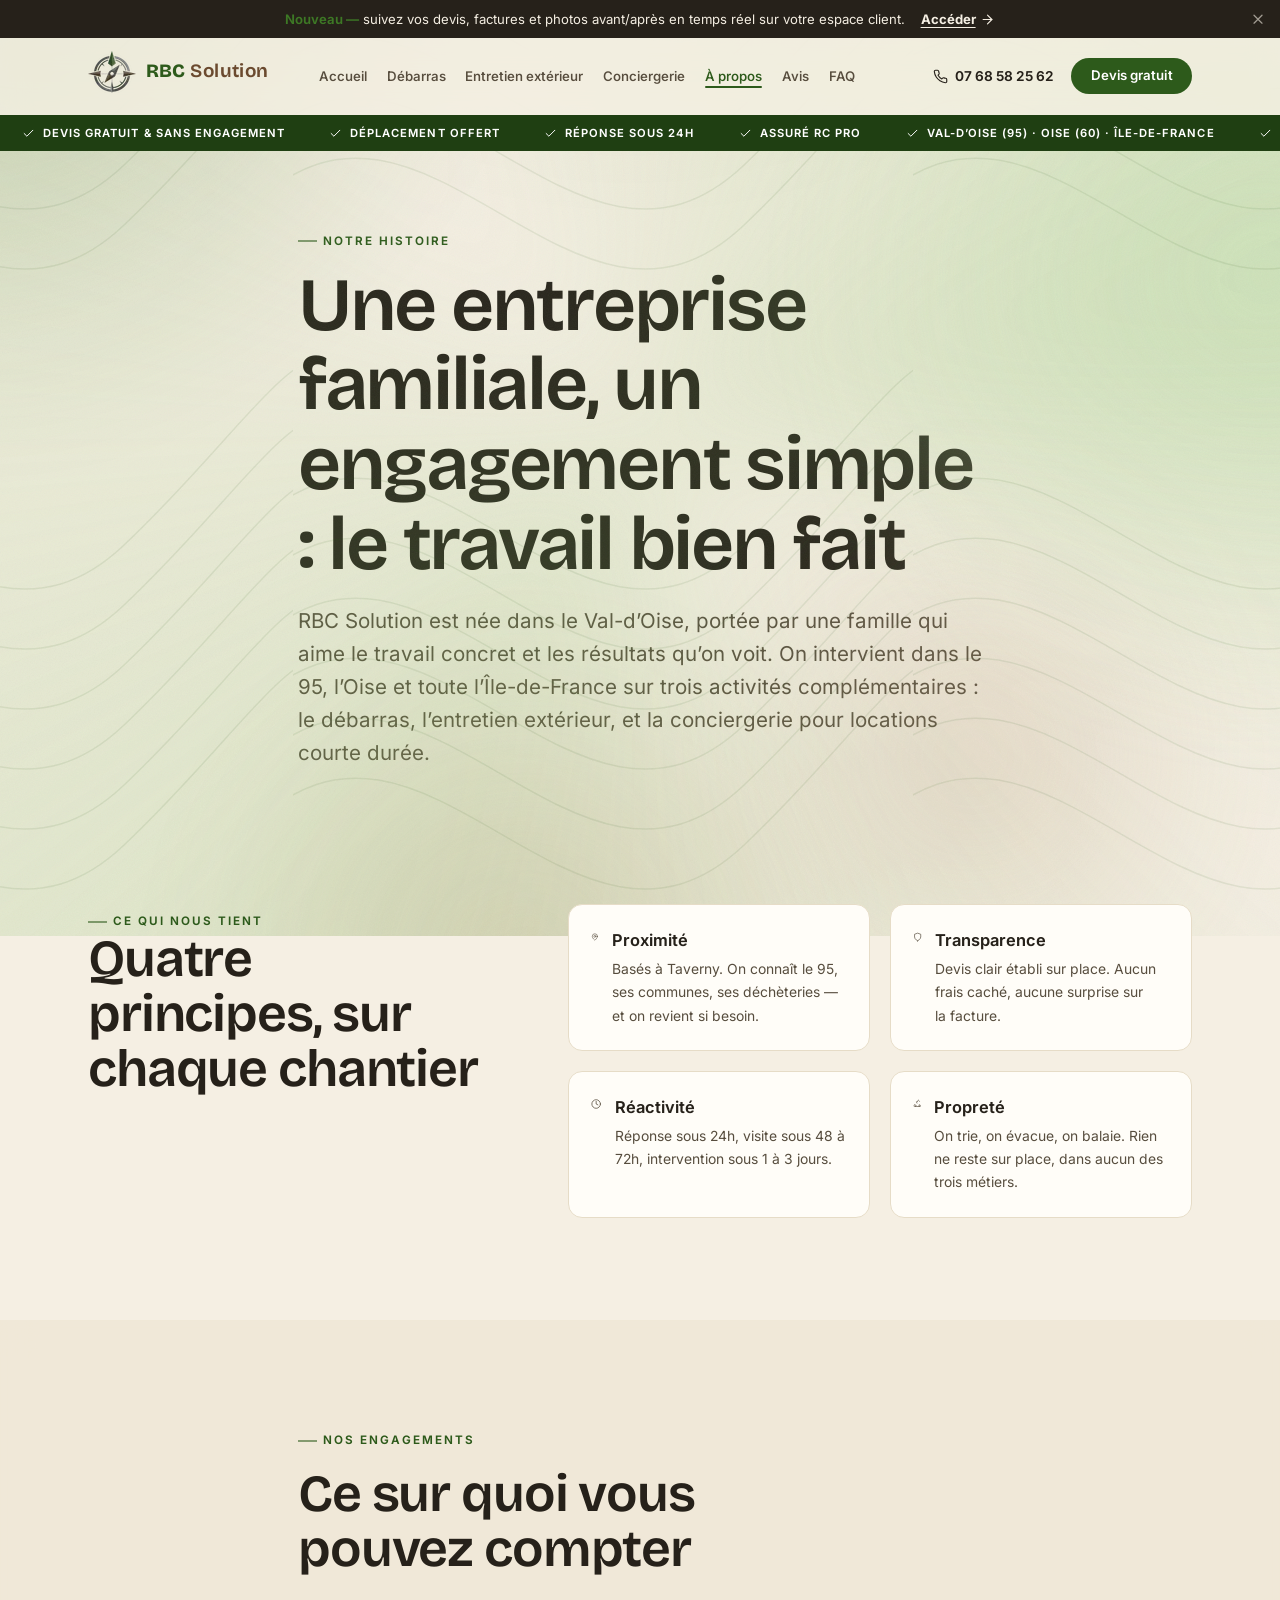
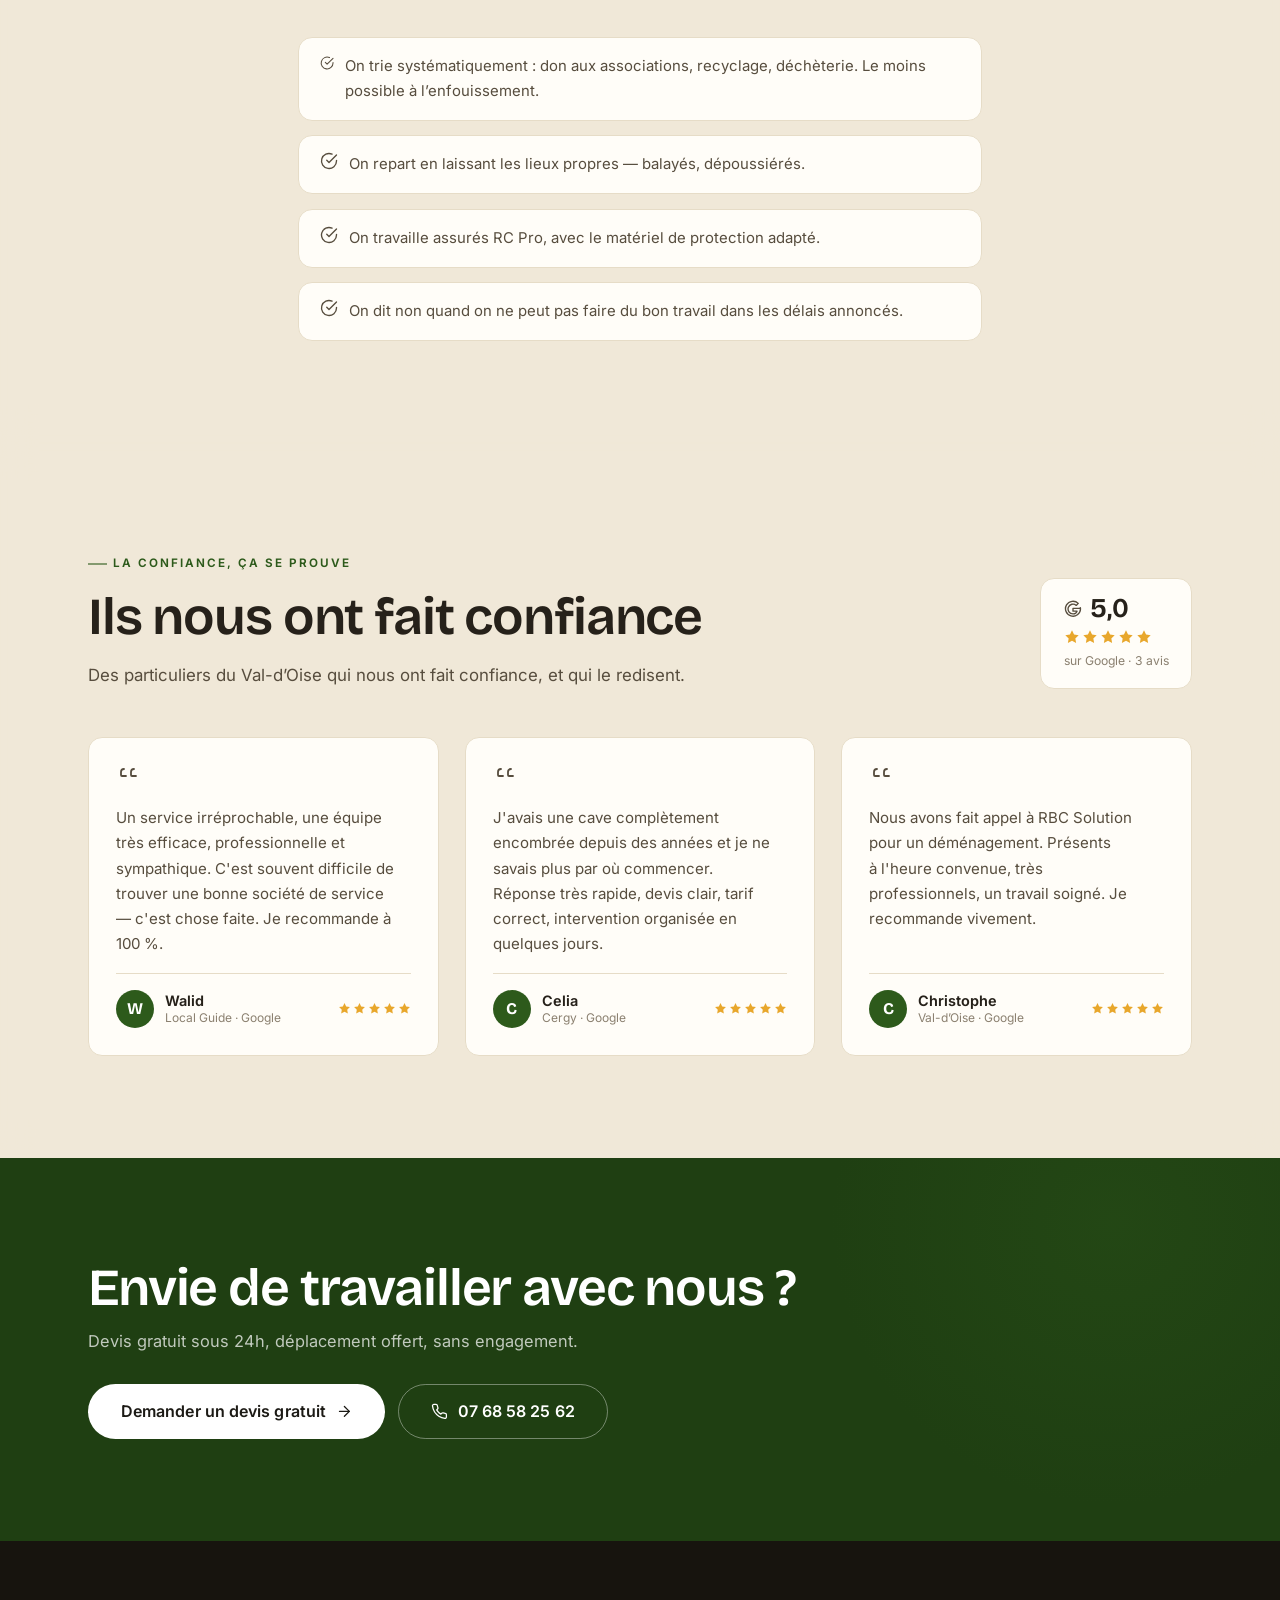
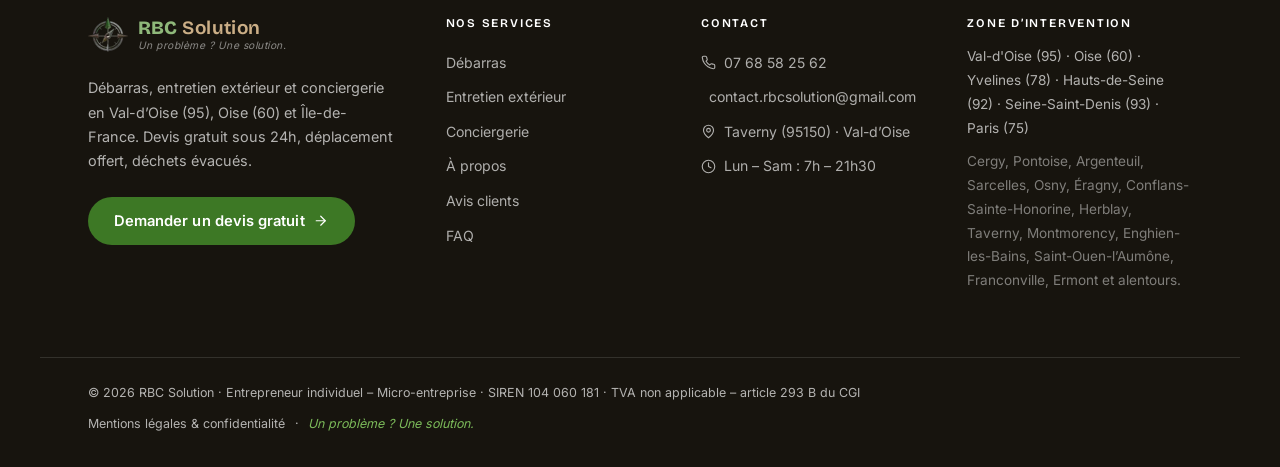
==== commit 8a44c286: "Deploy full optimised site (8 pages, 3 universes, self-hosted fonts, WebP images) - logo transparent" ====
--- a/a-propos/index.html
+++ b/a-propos/index.html
@@ -1,9 +1,10 @@
-<!DOCTYPE html><html lang="fr" data-world="default" data-astro-cid-5hce7sga> <head><meta charset="utf-8"><meta name="viewport" content="width=device-width, initial-scale=1"><title>&#xc0; propos &#x2014; une entreprise familiale du Val-d&#x2019;Oise &#xb7; RBC Solution</title><meta name="description" content="RBC Solution, entreprise familiale bas&#xe9;e &#xe0; Taverny (95). D&#xe9;barras, entretien ext&#xe9;rieur et conciergerie dans le Val-d&#x2019;Oise, l&#x2019;Oise et l&#x2019;&#xce;le-de-France. Le travail bien fait, du premier appel au r&#xe9;sultat final."><link rel="canonical" href="https://rbcsolution.com/a-propos/"><link rel="icon" href="data:image/svg+xml,%3Csvg xmlns='http://www.w3.org/2000/svg' viewBox='0 0 64 64'%3E%3Crect width='64' height='64' rx='15' fill='%232d5a1b'/%3E%3Cpath d='M18 33.5 28 43 47 21' fill='none' stroke='%23fdfaf4' stroke-width='7' stroke-linecap='round' stroke-linejoin='round'/%3E%3C/svg%3E"><meta name="theme-color" content="#2d5a1b"><link rel="preconnect" href="https://fonts.googleapis.com"><link rel="preconnect" href="https://fonts.gstatic.com" crossorigin><link href="https://fonts.googleapis.com/css2?family=Bricolage+Grotesque:opsz,wght@12..96,400..700&family=Inter:wght@400;500;600&display=swap" rel="stylesheet"><meta name="author" content="RBC Solution"><meta name="robots" content="index, follow"><meta name="format-detection" content="telephone=no"><meta name="google-site-verification" content="ur7AYS-QiY8A2CvDFZ0sOP2IbIYApoEfcBPgpoQVrJE"><meta property="og:type" content="website"><meta property="og:site_name" content="RBC Solution"><meta property="og:title" content="&#xc0; propos &#x2014; une entreprise familiale du Val-d&#x2019;Oise &#xb7; RBC Solution"><meta property="og:description" content="RBC Solution, entreprise familiale bas&#xe9;e &#xe0; Taverny (95). D&#xe9;barras, entretien ext&#xe9;rieur et conciergerie dans le Val-d&#x2019;Oise, l&#x2019;Oise et l&#x2019;&#xce;le-de-France. Le travail bien fait, du premier appel au r&#xe9;sultat final."><meta property="og:url" content="https://rbcsolution.com/a-propos/"><meta property="og:locale" content="fr_FR"><meta property="og:image" content="https://rbcsolution.com/og.jpg"><meta name="twitter:card" content="summary_large_image"><link rel="sitemap" href="/sitemap-index.xml"><script>
+<!DOCTYPE html><html lang="fr" data-world="default" data-astro-cid-5hce7sga> <head><meta charset="utf-8"><meta name="viewport" content="width=device-width, initial-scale=1"><title>À propos — une entreprise familiale du Val-d’Oise · RBC Solution</title><meta name="description" content="RBC Solution, entreprise familiale basée à Taverny (95). Débarras, entretien extérieur et conciergerie dans le Val-d’Oise, l’Oise et l’Île-de-France. Le travail bien fait, du premier appel au résultat final."><link rel="canonical" href="https://rbcsolution.com/a-propos/"><link rel="icon" href="/favicon.svg" type="image/svg+xml"><meta name="theme-color" content="#2d5a1b"><meta name="author" content="RBC Solution"><meta name="robots" content="index, follow"><meta name="format-detection" content="telephone=no"><meta name="google-site-verification" content="ur7AYS-QiY8A2CvDFZ0sOP2IbIYApoEfcBPgpoQVrJE"><meta property="og:type" content="website"><meta property="og:site_name" content="RBC Solution"><meta property="og:title" content="À propos — une entreprise familiale du Val-d’Oise · RBC Solution"><meta property="og:description" content="RBC Solution, entreprise familiale basée à Taverny (95). Débarras, entretien extérieur et conciergerie dans le Val-d’Oise, l’Oise et l’Île-de-France. Le travail bien fait, du premier appel au résultat final."><meta property="og:url" content="https://rbcsolution.com/a-propos/"><meta property="og:locale" content="fr_FR"><meta property="og:image" content="https://rbcsolution.com/og.jpg"><meta name="twitter:card" content="summary_large_image"><link rel="sitemap" href="/sitemap-index.xml"><script>
       document.documentElement.classList.add('js');
-    </script><script type="application/ld+json">{"@context":"https://schema.org","@type":"HomeAndConstructionBusiness","@id":"https://rbcsolution.com/#business","name":"RBC Solution","legalName":"Ruben Rebou\u00e7o","description":"D\u00e9barras, entretien ext\u00e9rieur et conciergerie Airbnb en Val-d'Oise (95), Oise (60) et \u00cele-de-France. Devis gratuit sous 24h, d\u00e9placement offert.","url":"https://rbcsolution.com","telephone":"+33768582562","email":"contact.rbcsolution@gmail.com","image":"https://rbcsolution.com/og.jpg","logo":"https://rbcsolution.com/favicon.svg","priceRange":"\u20ac\u20ac","slogan":"Un probl\u00e8me ? Une solution.","address":{"@type":"PostalAddress","streetAddress":"3 Rue des Fauvettes","postalCode":"95150","addressLocality":"Taverny","addressRegion":"Val-d'Oise","addressCountry":"FR"},"vatID":"TVA non applicable \u2013 article 293 B du CGI","identifier":[{"@type":"PropertyValue","name":"SIRET","value":"104 060 181 00013"},{"@type":"PropertyValue","name":"SIREN","value":"104 060 181"}],"openingHoursSpecification":{"@type":"OpeningHoursSpecification","dayOfWeek":["Monday","Tuesday","Wednesday","Thursday","Friday","Saturday"],"opens":"08:00","closes":"19:00"},"areaServed":[{"@type":"AdministrativeArea","name":"Val-d'Oise (95)"},{"@type":"AdministrativeArea","name":"Oise (60)"},{"@type":"AdministrativeArea","name":"Yvelines (78)"},{"@type":"AdministrativeArea","name":"Hauts-de-Seine (92)"},{"@type":"AdministrativeArea","name":"Seine-Saint-Denis (93)"},{"@type":"AdministrativeArea","name":"Paris (75)"},{"@type":"City","name":"Cergy"},{"@type":"City","name":"Pontoise"},{"@type":"City","name":"Argenteuil"},{"@type":"City","name":"Sarcelles"},{"@type":"City","name":"Osny"},{"@type":"City","name":"\u00c9ragny"},{"@type":"City","name":"Conflans-Sainte-Honorine"},{"@type":"City","name":"Herblay"},{"@type":"City","name":"Taverny"},{"@type":"City","name":"Montmorency"},{"@type":"City","name":"Enghien-les-Bains"},{"@type":"City","name":"Saint-Ouen-l\u2019Aum\u00f4ne"},{"@type":"City","name":"Franconville"},{"@type":"City","name":"Ermont"},{"@type":"City","name":"Goussainville"},{"@type":"City","name":"Domont"},{"@type":"City","name":"Montigny-l\u00e8s-Cormeilles"},{"@type":"City","name":"Beauchamp"},{"@type":"City","name":"Persan"},{"@type":"City","name":"Beaumont-sur-Oise"},{"@type":"City","name":"L\u2019Isle-Adam"},{"@type":"City","name":"Chambly"},{"@type":"City","name":"M\u00e9ru"},{"@type":"City","name":"Senlis"}],"aggregateRating":{"@type":"AggregateRating","ratingValue":"5.0","reviewCount":"3","bestRating":"5"},"review":[{"@type":"Review","reviewRating":{"@type":"Rating","ratingValue":"5","bestRating":"5"},"author":{"@type":"Person","name":"Walid"},"reviewBody":"Un service irr\u00e9prochable, une \u00e9quipe tr\u00e8s efficace, professionnelle et sympathique. C'est souvent difficile de trouver une bonne soci\u00e9t\u00e9 de service \u2014 c'est chose faite. Je recommande \u00e0 100 %."},{"@type":"Review","reviewRating":{"@type":"Rating","ratingValue":"5","bestRating":"5"},"author":{"@type":"Person","name":"Celia"},"reviewBody":"J'avais une cave compl\u00e8tement encombr\u00e9e depuis des ann\u00e9es et je ne savais plus par o\u00f9 commencer. R\u00e9ponse tr\u00e8s rapide, devis clair, tarif correct, intervention organis\u00e9e en quelques jours."},{"@type":"Review","reviewRating":{"@type":"Rating","ratingValue":"5","bestRating":"5"},"author":{"@type":"Person","name":"Christophe"},"reviewBody":"Nous avons fait appel \u00e0 RBC Solution pour un d\u00e9m\u00e9nagement. Pr\u00e9sents \u00e0 l'heure convenue, tr\u00e8s professionnels, un travail soign\u00e9. Je recommande vivement."}],"makesOffer":[{"@type":"Offer","itemOffered":{"@type":"Service","name":"D\u00e9barras de maison, appartement, cave et grenier"}},{"@type":"Offer","itemOffered":{"@type":"Service","name":"D\u00e9barras de succession et logements insalubres"}},{"@type":"Offer","itemOffered":{"@type":"Service","name":"Taille de haies et entretien des espaces verts"}},{"@type":"Offer","itemOffered":{"@type":"Service","name":"Tonte de pelouse et d\u00e9broussaillage"}},{"@type":"Offer","itemOffered":{"@type":"Service","name":"Nettoyage haute pression de terrasses et fa\u00e7ades"}},{"@type":"Offer","itemOffered":{"@type":"Service","name":"Conciergerie Airbnb et gestion locative courte dur\u00e9e"}}]}</script><script type="application/ld+json">{"@context":"https://schema.org","@type":"BreadcrumbList","itemListElement":[{"@type":"ListItem","position":1,"name":"Accueil","item":"https://rbcsolution.com/"},{"@type":"ListItem","position":2,"name":"\u00c0 propos","item":"https://rbcsolution.com/a-propos/"}]}</script><style>:root{--green: #2d5a1b;--green-mid: #3d7825;--green-deep: #1f3f12;--green-bright: #7cbb5a;--font-display: "Bricolage Grotesque Variable", "Bricolage Grotesque", "Trebuchet MS", sans-serif;--font-body: "Inter Variable", "Inter", system-ui, -apple-system, "Segoe UI", sans-serif;--r-xs: 8px;--r: 14px;--r-lg: 26px;--r-pill: 999px;--ease: cubic-bezier(.22, 1, .36, 1);--ease-out: cubic-bezier(.16, 1, .3, 1);--t: .34s var(--ease);--container: 1200px;--gutter: clamp(1.15rem, 5vw, 3rem);--section-y: clamp(3.75rem, 8vw, 7rem);--z-aura: 0;--z-body: 1;--z-actionbar: 80;--z-header: 100;--z-panel: 120;--z-skip: 200;--bg: #f5efe3;--bg-2: #efe6d5;--surface: #fffdf8;--surface-2: #f8f2e6;--ink: #26211a;--ink-soft: #574d3e;--ink-mute: #8b8070;--line: #e6dcc7;--line-strong: #d8cbb0;--accent: var(--green);--accent-2: var(--green-mid);--accent-deep: var(--green-deep);--accent-soft: #e9f1e0;--accent-ink: #ffffff;--brand-thread: var(--green);--shadow-sm: 0 2px 10px -4px rgba(38, 30, 18, .16);--shadow: 0 18px 44px -20px rgba(38, 30, 18, .26);--shadow-lg: 0 46px 90px -34px rgba(38, 30, 18, .4);--shadow-color: 38, 30, 18;--aura-1: rgba(61, 120, 37, .34);--aura-2: rgba(206, 228, 190, .62);--aura-3: rgba(176, 146, 111, .3);--aura-blur: 64px;--grain-opacity: .055;--grain-blend: multiply;color-scheme:light}[data-world=debarras]{--bg: #efe8de;--bg-2: #e5daca;--surface: #fbf6ee;--surface-2: #f2ebdf;--ink: #2a201a;--ink-soft: #5a483a;--ink-mute: #8a7768;--line: #ddccb7;--line-strong: #cdb99e;--accent: #8a5636;--accent-2: #a56a41;--accent-deep: #5c3823;--accent-soft: #efe2d3;--accent-ink: #ffffff;--brand-thread: var(--green-mid);--shadow-color: 46, 30, 18;--aura-1: rgba(138, 86, 54, .34);--aura-2: rgba(122, 116, 104, .3);--aura-3: rgba(76, 110, 52, .2);--grain-opacity: .07}[data-world=exterieur]{--bg: #eef4e4;--bg-2: #e0edcf;--surface: #fafdf4;--surface-2: #edf4e1;--ink: #1b2a15;--ink-soft: #3d5133;--ink-mute: #6c7d60;--line: #d3e2be;--line-strong: #bcd3a1;--accent: #2d5a1b;--accent-2: #4c8a2e;--accent-deep: #14330b;--accent-soft: #e3f0d3;--accent-ink: #ffffff;--brand-thread: var(--green);--shadow-color: 22, 40, 14;--aura-1: rgba(76, 138, 46, .4);--aura-2: rgba(150, 198, 96, .36);--aura-3: rgba(198, 224, 156, .5);--grain-opacity: .05}[data-world=conciergerie]{--bg: #201f1c;--bg-2: #1a1917;--surface: #2a2823;--surface-2: #24221d;--ink: #f4f0e6;--ink-soft: #c6bfae;--ink-mute: #948b78;--line: #3b3830;--line-strong: #4c473c;--accent: #c8a97e;--accent-2: #dcc199;--accent-deep: #a5875b;--accent-soft: #33302a;--accent-ink: #201f1c;--brand-thread: #7fa267;--shadow-color: 0, 0, 0;--shadow-sm: 0 2px 12px -4px rgba(0, 0, 0, .5);--shadow: 0 24px 54px -22px rgba(0, 0, 0, .62);--shadow-lg: 0 52px 100px -34px rgba(0, 0, 0, .72);--aura-1: rgba(200, 169, 126, .22);--aura-2: rgba(126, 122, 112, .24);--aura-3: rgba(60, 82, 48, .3);--aura-blur: 80px;--grain-opacity: .09;--grain-blend: overlay;color-scheme:dark}*,*:before,*:after{box-sizing:border-box;margin:0;padding:0}html{-webkit-text-size-adjust:100%;scroll-behavior:smooth;background:var(--bg);transition:background .5s var(--ease)}body{position:relative;z-index:var(--z-body);font-family:var(--font-body);font-size:1.02rem;line-height:1.68;color:var(--ink-soft);background:transparent;-webkit-font-smoothing:antialiased;text-rendering:optimizeLegibility;overflow-x:hidden;transition:color .5s var(--ease)}img,picture,svg,video{display:block;max-width:100%}a{color:inherit;text-decoration:none}button,input,textarea,select{font:inherit;color:inherit}:focus-visible{outline:3px solid var(--accent-2);outline-offset:3px;border-radius:3px}::selection{background:var(--accent);color:var(--accent-ink)}@media(max-width:999px){body{padding-bottom:62px}}h1,h2,h3,h4{font-family:var(--font-display);color:var(--ink);font-weight:620;line-height:1.06;letter-spacing:-.022em;text-wrap:balance}h1{font-size:clamp(2.55rem,1.4rem + 4.6vw,4.7rem);letter-spacing:-.03em}h2{font-size:clamp(2rem,1.35rem + 2.4vw,3.25rem)}h3{font-size:clamp(1.2rem,1.06rem + .6vw,1.5rem);letter-spacing:-.014em}p{text-wrap:pretty}strong,b{color:var(--ink);font-weight:640}.eyebrow{display:inline-flex;align-items:center;gap:.55em;font-family:var(--font-body);font-size:.73rem;font-weight:650;letter-spacing:.17em;text-transform:uppercase;color:var(--accent)}.eyebrow:before{content:"";width:1.6em;height:2px;background:currentColor;opacity:.55}.eyebrow--plain:before{display:none}.lead{font-size:clamp(1.08rem,1rem + .5vw,1.28rem);line-height:1.62;color:var(--ink-soft)}.container{width:100%;max-width:var(--container);margin-inline:auto;padding-inline:var(--gutter)}.container-narrow{max-width:780px}.section{position:relative;padding-block:var(--section-y)}.section--alt{background:var(--bg-2)}.section--surface{background:var(--surface)}.section--accent,.section--ink{position:relative;overflow:hidden;isolation:isolate}.section--accent{background:var(--accent-deep);--ink: #fff;--ink-soft: rgba(255, 255, 255, .82);--ink-mute: rgba(255, 255, 255, .6);--line: rgba(255, 255, 255, .16);color:#ffffffd1}.section--ink{background:#211c15;--ink: #fff;--ink-soft: rgba(255, 255, 255, .8);--ink-mute: rgba(255, 255, 255, .55);--line: rgba(255, 255, 255, .14);color:#fffc}.section--accent:before,.section--ink:before{content:"";position:absolute;z-index:-1;width:70vw;height:70vw;border-radius:50%;top:-34vw;right:-22vw;background:radial-gradient(circle,color-mix(in srgb,var(--accent) 26%,transparent),transparent 66%);filter:blur(50px);animation:aura-3 34s var(--ease) infinite alternate}.section--accent:after,.section--ink:after{content:"";position:absolute;z-index:-1;inset:-20%;opacity:.06;background-color:currentColor;-webkit-mask-image:var(--contour-svg, none);mask-image:var(--contour-svg, none);-webkit-mask-size:620px 620px;mask-size:620px 620px;-webkit-mask-repeat:repeat;mask-repeat:repeat;animation:aura-pan 80s linear infinite}:root{--contour-svg: url("data:image/svg+xml,%3Csvg xmlns='http://www.w3.org/2000/svg' width='620' height='620' viewBox='0 0 620 620'%3E%3Cg fill='none' stroke='%23000' stroke-width='1.5'%3E%3Cpath d='M-40 300C130 130 280 480 450 320s190-280 340-130'/%3E%3Cpath d='M-40 360C130 190 280 540 450 380s190-280 340-130'/%3E%3Cpath d='M-40 240C130 70 280 420 450 260s190-280 340-130'/%3E%3Cpath d='M-40 420C130 250 280 600 450 440s190-280 340-130'/%3E%3Cpath d='M-40 180C130 10 280 360 450 200s190-280 340-130'/%3E%3Cpath d='M-40 480C130 310 280 660 450 500s190-280 340-130'/%3E%3C/g%3E%3C/svg%3E")}@media(prefers-reduced-motion:reduce){.section--accent:before,.section--accent:after,.section--ink:before,.section--ink:after{animation:none}}.section-head{max-width:660px;margin-bottom:clamp(2.25rem,5vw,3.75rem)}.section-head .eyebrow{margin-bottom:1rem}.section-head h2+p,.section-head p{margin-top:1rem;color:var(--ink-soft);font-size:1.05rem}.section-head--center{margin-inline:auto;text-align:center}.section-head--center .eyebrow{justify-content:center}.stack>*+*{margin-top:1rem}.grid{display:grid;gap:clamp(1rem,2.4vw,1.6rem)}.grid-2{grid-template-columns:repeat(auto-fit,minmax(min(100%,300px),1fr))}.grid-3{grid-template-columns:repeat(3,1fr)}@media(max-width:860px){.grid-3{grid-template-columns:repeat(2,1fr)}}@media(max-width:540px){.grid-3{grid-template-columns:1fr}}.btn{--btn-bg: var(--accent);--btn-fg: var(--accent-ink);--btn-bd: transparent;display:inline-flex;align-items:center;justify-content:center;gap:.6em;padding:.95rem 1.55rem;border:1.5px solid var(--btn-bd);border-radius:var(--r-pill);background:var(--btn-bg);color:var(--btn-fg);font-weight:600;font-size:.92rem;letter-spacing:.005em;line-height:1;cursor:pointer;position:relative;isolation:isolate;overflow:hidden;transition:transform var(--t),box-shadow var(--t),border-color var(--t),color var(--t),background var(--t)}.btn svg{width:1.05em;height:1.05em;transition:transform var(--t)}.btn:before{content:"";position:absolute;inset:0;z-index:-1;background:var(--accent-2);transform:translateY(101%);transition:transform .4s var(--ease-out)}.btn:hover{transform:translateY(-2px);box-shadow:0 16px 34px -14px rgba(var(--shadow-color),.55)}.btn:hover:before{transform:translateY(0)}.btn:hover svg:last-child{transform:translate(3px)}.btn:active{transform:translateY(0)}.btn--ghost{--btn-bg: transparent;--btn-fg: var(--ink);--btn-bd: var(--line-strong)}.btn--ghost:before{background:var(--accent)}.btn--ghost:hover{--btn-fg: var(--accent-ink);border-color:var(--accent)}.btn--light{--btn-bg: var(--surface);--btn-fg: var(--accent-deep)}.btn--light:before{background:var(--bg)}.btn--on-dark{--btn-bg: #fff;--btn-fg: #1c1a15}.btn--on-dark:before{background:var(--accent-soft)}.btn--outline-light{--btn-bg: transparent;--btn-fg: #fff;--btn-bd: rgba(255, 255, 255, .38)}.btn--outline-light:before{background:#ffffff24}.btn--lg{padding:1.12rem 2rem;font-size:1rem}.btn--block{width:100%}.btn-row{display:flex;flex-wrap:wrap;gap:.8rem}.chip{display:inline-flex;align-items:center;gap:.45em;padding:.42rem .9rem;border-radius:var(--r-pill);background:var(--accent-soft);color:var(--accent);font-size:.78rem;font-weight:620;border:1px solid color-mix(in srgb,var(--accent) 16%,transparent)}.chip svg{width:.95em;height:.95em}.chip-row{display:flex;flex-wrap:wrap;gap:.55rem}.card{background:var(--surface);border:1px solid var(--line);border-radius:var(--r);padding:clamp(1.4rem,3vw,2rem);transition:transform var(--t),box-shadow var(--t),border-color var(--t)}.card--hover:hover{transform:translateY(-6px);box-shadow:var(--shadow);border-color:color-mix(in srgb,var(--accent) 40%,var(--line))}.svc-card{background:var(--surface);border:1px solid var(--line);border-radius:var(--r);padding:clamp(1.4rem,3vw,1.9rem);transition:transform var(--t),box-shadow var(--t),border-color var(--t)}.svc-card:hover{transform:translateY(-6px);box-shadow:var(--shadow);border-color:color-mix(in srgb,var(--accent) 40%,var(--line))}.svc-card__ico{display:grid;place-items:center;width:46px;height:46px;border-radius:13px;background:var(--accent-soft);color:var(--accent);margin-bottom:1rem}.svc-card h3{margin-bottom:.4rem}.svc-card p{font-size:.9rem}.proof-list{list-style:none;display:grid;gap:.9rem}.proof-list li{display:flex;flex-direction:column;gap:.2rem;padding:1.2rem 1.4rem;border:1px solid var(--line);border-left:3px solid var(--accent);border-radius:var(--r);background:var(--surface)}.proof-list strong{font-family:var(--font-display);font-size:1.7rem;color:var(--ink);line-height:1}.proof-list span{font-size:.88rem;color:var(--ink-soft)}.timeline{list-style:none;display:grid;max-width:720px}.timeline__step{position:relative;display:grid;grid-template-columns:44px 1fr;gap:1.2rem;padding-bottom:2rem}.timeline__step:before{content:"";position:absolute;left:21px;top:46px;bottom:0;width:2px;background:linear-gradient(var(--accent),color-mix(in srgb,var(--accent) 15%,transparent))}.timeline__step:last-child{padding-bottom:0}.timeline__step:last-child:before{display:none}.timeline__dot{width:44px;height:44px;border-radius:50%;display:grid;place-items:center;background:var(--accent);color:var(--accent-ink);font-family:var(--font-display);font-weight:700;font-size:1.1rem}.timeline__content{padding-top:.4rem}.timeline__content h3{margin-bottom:.3rem}.timeline__content p{font-size:.94rem}.zone-cloud{display:flex;flex-wrap:wrap;gap:.55rem}.zone-pill{padding:.5rem .95rem;border-radius:var(--r-pill);background:var(--surface);border:1px solid var(--line);font-size:.83rem;color:var(--ink-soft);transition:border-color var(--t),color var(--t)}.zone-pill:hover{border-color:var(--accent);color:var(--accent)}.zone-pill--more{background:var(--accent-soft);color:var(--accent);border-color:transparent;font-weight:640}[data-world=conciergerie] .zone-pill--more{color:var(--accent-2)}.split-grid{display:grid;grid-template-columns:1.1fr .9fr;gap:clamp(2rem,5vw,4rem);align-items:center}@media(max-width:900px){.split-grid{grid-template-columns:1fr}}.js .reveal{opacity:0;transform:translateY(26px);transition:opacity .75s var(--ease-out),transform .75s var(--ease-out);transition-delay:var(--reveal-delay, 0ms)}.js .reveal.in{opacity:1;transform:none}.js .reveal-fade{opacity:0;transition:opacity .9s var(--ease);transition-delay:var(--reveal-delay, 0ms)}.js .reveal-fade.in{opacity:1}.aura{position:fixed;inset:-8% -4% -4%;z-index:var(--z-aura);pointer-events:none;overflow:hidden;contain:strict;transform:translate3d(0,var(--aura-shift, 0px),0)}.aura__field{position:absolute;border-radius:50%;filter:blur(var(--aura-blur));will-change:transform}.aura__field--1{width:66vw;height:66vw;left:-20vw;top:-24vw;background:radial-gradient(circle at 32% 32%,var(--aura-1),transparent 68%);animation:aura-1 20s var(--ease) infinite alternate}.aura__field--2{width:58vw;height:58vw;right:-18vw;top:4vh;background:radial-gradient(circle at 60% 42%,var(--aura-2),transparent 70%);animation:aura-2 25s var(--ease) infinite alternate}.aura__field--3{width:52vw;height:52vw;left:20vw;bottom:-28vw;background:radial-gradient(circle at 48% 50%,var(--aura-3),transparent 72%);animation:aura-3 30s var(--ease) infinite alternate}.aura__field--4{width:40vw;height:40vw;right:8vw;bottom:-6vw;background:radial-gradient(circle at 50% 50%,var(--aura-4, transparent),transparent 72%);animation:aura-4 23s var(--ease) infinite alternate}.aura__sheen{position:absolute;inset:-30%;background:conic-gradient(from 120deg at 50% 50%,transparent 0deg,var(--aura-sheen, transparent) 90deg,transparent 200deg,var(--aura-sheen, transparent) 320deg,transparent 360deg);filter:blur(70px);opacity:var(--aura-sheen-opacity, 0);animation:aura-spin 60s linear infinite}.aura__contours{position:absolute;inset:-20%;opacity:var(--aura-contours-opacity, 0);background-color:var(--aura-contour-color, var(--accent));-webkit-mask-image:var(--contour-svg);mask-image:var(--contour-svg);-webkit-mask-size:620px 620px;mask-size:620px 620px;-webkit-mask-repeat:repeat;mask-repeat:repeat;animation:aura-pan 80s linear infinite}.aura__glow{position:absolute;inset:0;background:radial-gradient(58vw 60vh at 50% -6%,color-mix(in srgb,var(--accent) 10%,transparent),transparent 66%);opacity:var(--aura-glow-opacity, 0);transition:opacity .6s var(--ease)}.aura__grain{position:absolute;inset:-50%;width:200%;height:200%;opacity:var(--grain-opacity);mix-blend-mode:var(--grain-blend);background-image:url("data:image/svg+xml,%3Csvg xmlns='http://www.w3.org/2000/svg' width='140' height='140'%3E%3Cfilter id='n'%3E%3CfeTurbulence type='fractalNoise' baseFrequency='0.85' numOctaves='2' stitchTiles='stitch'/%3E%3C/filter%3E%3Crect width='100%25' height='100%25' filter='url(%23n)'/%3E%3C/svg%3E");animation:grain 8s steps(6) infinite}:root{--aura-4: rgba(176, 146, 111, .26);--aura-sheen: rgba(124, 187, 90, .2);--aura-sheen-opacity: 1;--aura-contours-opacity: .09;--aura-glow-opacity: .55}[data-world=debarras]{--aura-4: rgba(122, 116, 104, .22);--aura-sheen: rgba(165, 106, 65, .14);--aura-sheen-opacity: .7;--aura-contours-opacity: .07;--aura-glow-opacity: .5}[data-world=exterieur]{--aura-4: rgba(150, 198, 96, .26);--aura-sheen: rgba(124, 187, 90, .2);--aura-sheen-opacity: 1;--aura-contours-opacity: .08;--aura-glow-opacity: .55}[data-world=conciergerie]{--aura-4: rgba(126, 122, 112, .18);--aura-sheen: rgba(200, 169, 126, .16);--aura-sheen-opacity: .9;--aura-contours-opacity: .1;--aura-glow-opacity: 1}@keyframes aura-1{to{transform:translate3d(9vw,7vh,0) scale(1.16)}}@keyframes aura-2{to{transform:translate3d(-8vw,5vh,0) scale(1.12) rotate(16deg)}}@keyframes aura-3{to{transform:translate3d(6vw,-8vh,0) scale(1.18)}}@keyframes aura-4{to{transform:translate3d(-6vw,-5vh,0) scale(1.22)}}@keyframes aura-spin{to{transform:rotate(360deg)}}@keyframes aura-pan{0%{-webkit-mask-position:0 0;mask-position:0 0}to{-webkit-mask-position:620px 310px;mask-position:620px 310px}}@keyframes grain{0%,to{transform:translate(0)}10%{transform:translate(-4%,-6%)}30%{transform:translate(4%,3%)}50%{transform:translate(-3%,5%)}70%{transform:translate(5%,-3%)}90%{transform:translate(-5%,2%)}}.section--alt{background:color-mix(in srgb,var(--bg-2) 80%,transparent);backdrop-filter:blur(16px);-webkit-backdrop-filter:blur(16px)}.section--surface{background:color-mix(in srgb,var(--surface) 84%,transparent);backdrop-filter:blur(16px);-webkit-backdrop-filter:blur(16px)}[data-world=conciergerie] .section--alt{background:color-mix(in srgb,var(--bg-2) 74%,transparent)}[data-world=conciergerie] .section--surface{background:color-mix(in srgb,var(--surface) 80%,transparent)}@media(max-width:760px){.aura__sheen{display:none}.aura__contours{opacity:calc(var(--aura-contours-opacity, 0) * .7)}.aura__field{filter:blur(46px)}}.divider{position:relative;height:clamp(48px,7vw,96px);line-height:0;color:var(--divider-to, var(--bg-2))}.divider svg{position:absolute;inset:0;width:100%;height:100%}.divider--flip svg{transform:scaleY(-1)}.text-center{text-align:center}.mx-auto{margin-inline:auto}.sr-only{position:absolute;width:1px;height:1px;padding:0;overflow:hidden;clip:rect(0 0 0 0);white-space:nowrap;border:0}.tabnum{font-variant-numeric:tabular-nums}@view-transition{navigation:auto}::view-transition-old(root),::view-transition-new(root){animation-duration:.45s;animation-timing-function:var(--ease)}::view-transition-old(root){animation-name:vt-out}::view-transition-new(root){animation-name:vt-in}@keyframes vt-out{to{opacity:0;transform:translateY(-8px)}}@keyframes vt-in{0%{opacity:0;transform:translateY(12px)}}@media(prefers-reduced-motion:reduce){html{scroll-behavior:auto}*,*:before,*:after{animation-duration:.001ms!important;animation-iteration-count:1!important;transition-duration:.001ms!important}.js .reveal,.js .reveal-fade{opacity:1;transform:none}.aura__field,.aura__sheen,.aura__contours,.aura__grain{animation:none}.aura{transform:none}@view-transition{navigation:none}}.logo[data-astro-cid-tvrurpns]{display:inline-flex;align-items:center;gap:.6rem}.logo__mark[data-astro-cid-tvrurpns]{flex-shrink:0;height:auto;object-fit:contain;transition:transform .5s var(--ease)}.logo[data-astro-cid-tvrurpns]:hover .logo__mark[data-astro-cid-tvrurpns]{transform:rotate(-18deg)}.logo__wm[data-astro-cid-tvrurpns]{display:flex;flex-direction:column;line-height:1.1}.logo__name[data-astro-cid-tvrurpns]{font-family:var(--font-display);font-size:1.18rem;font-weight:700;letter-spacing:.01em;display:inline-flex;align-items:baseline;gap:.28em}.logo__rbc[data-astro-cid-tvrurpns]{color:var(--logo-rbc, #2d5a1b);font-weight:800}.logo__sol[data-astro-cid-tvrurpns]{color:var(--logo-sol, #6b4a2f);font-weight:650;letter-spacing:.02em}.logo__tag[data-astro-cid-tvrurpns]{font-size:.64rem;letter-spacing:.05em;color:var(--ink-mute);font-style:italic;margin-top:.1rem}[data-world=conciergerie] .logo__rbc[data-astro-cid-tvrurpns]{color:#8fb87a}[data-world=conciergerie] .logo__sol[data-astro-cid-tvrurpns]{color:#c8a97e}@media(prefers-reduced-motion:reduce){.logo[data-astro-cid-tvrurpns]:hover .logo__mark[data-astro-cid-tvrurpns]{transform:none}}.hdr[data-astro-cid-3ef6ksr2]{position:sticky;top:0;z-index:var(--z-header);background:color-mix(in srgb,var(--bg) 82%,transparent);backdrop-filter:blur(14px) saturate(1.3);-webkit-backdrop-filter:blur(14px) saturate(1.3);border-bottom:1px solid transparent;transition:border-color .3s,background .3s,box-shadow .3s}.hdr[data-astro-cid-3ef6ksr2].is-scrolled{border-bottom-color:var(--line);box-shadow:0 10px 34px -24px rgba(var(--shadow-color),.7)}.hdr__bar[data-astro-cid-3ef6ksr2]{display:flex;align-items:center;gap:1.25rem;height:76px}.hdr__brand[data-astro-cid-3ef6ksr2]{flex-shrink:0}@media(max-width:1320px){.hdr__brand[data-astro-cid-3ef6ksr2] .logo__tag{display:none}}.hdr__nav[data-astro-cid-3ef6ksr2]{display:none;align-items:center;gap:0;margin-inline:auto}.hdr__link[data-astro-cid-3ef6ksr2]{position:relative;padding:.5rem .62rem;font-size:.83rem;font-weight:550;color:var(--ink-soft);white-space:nowrap;border-radius:8px;transition:color var(--t)}.hdr__link[data-astro-cid-3ef6ksr2] span[data-astro-cid-3ef6ksr2]{position:relative}.hdr__link[data-astro-cid-3ef6ksr2] span[data-astro-cid-3ef6ksr2]:after{content:"";position:absolute;left:0;right:100%;bottom:-4px;height:2px;border-radius:2px;background:var(--accent);transition:right .3s var(--ease)}.hdr__link[data-astro-cid-3ef6ksr2]:hover{color:var(--ink)}.hdr__link[data-astro-cid-3ef6ksr2]:hover span[data-astro-cid-3ef6ksr2]:after,.hdr__link[data-astro-cid-3ef6ksr2].active span[data-astro-cid-3ef6ksr2]:after{right:0}.hdr__link[data-astro-cid-3ef6ksr2].active{color:var(--accent)}.hdr__actions[data-astro-cid-3ef6ksr2]{display:flex;align-items:center;gap:.6rem;margin-left:auto}.hdr__tel[data-astro-cid-3ef6ksr2]{display:none;align-items:center;gap:.4rem;font-size:.85rem;font-weight:640;color:var(--ink);white-space:nowrap;padding:.5rem}.hdr__tel[data-astro-cid-3ef6ksr2]:hover{color:var(--accent)}.hdr__tel[data-astro-cid-3ef6ksr2] svg[data-astro-cid-3ef6ksr2]{color:var(--accent)}.hdr__devis[data-astro-cid-3ef6ksr2]{display:none;padding:.66rem 1.15rem;font-size:.83rem}.hdr__burger[data-astro-cid-3ef6ksr2]{display:inline-flex;flex-direction:column;justify-content:center;gap:5px;width:44px;height:44px;padding:0 11px;border:1px solid var(--line-strong);border-radius:12px;background:var(--surface);cursor:pointer}.hdr__burger[data-astro-cid-3ef6ksr2] span[data-astro-cid-3ef6ksr2]{height:2px;width:100%;background:var(--ink);border-radius:2px;transition:transform .3s var(--ease),opacity .2s}.hdr[data-astro-cid-3ef6ksr2].menu-open .hdr__burger[data-astro-cid-3ef6ksr2] span[data-astro-cid-3ef6ksr2]:nth-child(1){transform:translateY(7px) rotate(45deg)}.hdr[data-astro-cid-3ef6ksr2].menu-open .hdr__burger[data-astro-cid-3ef6ksr2] span[data-astro-cid-3ef6ksr2]:nth-child(2){opacity:0}.hdr[data-astro-cid-3ef6ksr2].menu-open .hdr__burger[data-astro-cid-3ef6ksr2] span[data-astro-cid-3ef6ksr2]:nth-child(3){transform:translateY(-7px) rotate(-45deg)}.hdr__panel[data-astro-cid-3ef6ksr2]{border-top:1px solid var(--line);background:var(--bg);padding:.75rem var(--gutter) 1.5rem;max-height:calc(100dvh - 76px);overflow-y:auto}.hdr__panel[data-astro-cid-3ef6ksr2] nav[data-astro-cid-3ef6ksr2]{display:flex;flex-direction:column}.hdr__mlink[data-astro-cid-3ef6ksr2]{display:flex;align-items:center;justify-content:space-between;padding:1rem .3rem;font-family:var(--font-display);font-size:1.12rem;font-weight:500;color:var(--ink);border-bottom:1px solid var(--line)}.hdr__mlink[data-astro-cid-3ef6ksr2] svg[data-astro-cid-3ef6ksr2]{color:var(--ink-mute)}.hdr__mlink[data-astro-cid-3ef6ksr2].active{color:var(--accent)}.hdr__mlink[data-astro-cid-3ef6ksr2].active svg[data-astro-cid-3ef6ksr2]{color:var(--accent)}.hdr__mcta[data-astro-cid-3ef6ksr2]{display:grid;grid-template-columns:1fr 1fr;gap:.7rem;margin-top:1.25rem}@media(min-width:600px){.hdr__devis[data-astro-cid-3ef6ksr2]{display:inline-flex}}@media(min-width:1180px){.hdr__tel[data-astro-cid-3ef6ksr2]{display:inline-flex}}@media(min-width:1080px){.hdr__nav[data-astro-cid-3ef6ksr2]{display:flex}.hdr__burger[data-astro-cid-3ef6ksr2],.hdr__panel[data-astro-cid-3ef6ksr2]{display:none}}.ft[data-astro-cid-sz7xmlte]{position:relative;z-index:1;background:#17140e;color:#ffffffad;padding-top:clamp(3rem,6vw,4.75rem);padding-bottom:2rem}[data-astro-cid-sz7xmlte][data-world=conciergerie] .ft[data-astro-cid-sz7xmlte]{background:#131210}.ft__grid[data-astro-cid-sz7xmlte]{display:grid;grid-template-columns:1.5fr 1fr 1fr 1.1fr;gap:clamp(2rem,4vw,3.5rem)}.ft__brand[data-astro-cid-sz7xmlte] .ft__logo{--ink: #fff;--ink-mute: rgba(255, 255, 255, .5);--brand-thread: var(--green-bright);--logo-rbc: #8fb87a;--logo-sol: #cbae86}.ft__desc[data-astro-cid-sz7xmlte]{font-size:.9rem;margin:1rem 0 1.5rem;max-width:38ch}.ft__brand[data-astro-cid-sz7xmlte] .btn[data-astro-cid-sz7xmlte]{--accent: var(--green-mid);--accent-2: var(--green);--accent-ink: #fff}.ft__col[data-astro-cid-sz7xmlte] h3[data-astro-cid-sz7xmlte]{color:#fff;font-size:.74rem;letter-spacing:.15em;text-transform:uppercase;margin-bottom:1rem}.ft__col[data-astro-cid-sz7xmlte] a[data-astro-cid-sz7xmlte],.ft__col[data-astro-cid-sz7xmlte] span[data-astro-cid-sz7xmlte]{display:flex;align-items:center;gap:.5rem;padding:.34rem 0;font-size:.88rem;color:#ffffffa8}.ft__col[data-astro-cid-sz7xmlte] a[data-astro-cid-sz7xmlte]:hover{color:#fff}.ft__col[data-astro-cid-sz7xmlte] svg[data-astro-cid-sz7xmlte]{color:var(--green-bright);flex-shrink:0}.ft__zones[data-astro-cid-sz7xmlte]{font-size:.85rem;line-height:1.75}.ft__zones--dim[data-astro-cid-sz7xmlte]{margin-top:.6rem;color:#ffffff73}.ft__bottom[data-astro-cid-sz7xmlte]{margin-top:clamp(2.5rem,5vw,4rem);padding-top:1.6rem;border-top:1px solid rgba(255,255,255,.12);display:flex;flex-wrap:wrap;justify-content:space-between;gap:.6rem;font-size:.78rem}.ft__links[data-astro-cid-sz7xmlte]{display:flex;gap:.6rem;align-items:center}.ft__links[data-astro-cid-sz7xmlte] a[data-astro-cid-sz7xmlte]:hover{color:#fff}.ft__links[data-astro-cid-sz7xmlte] em[data-astro-cid-sz7xmlte]{color:var(--green-bright)}@media(max-width:860px){.ft__grid[data-astro-cid-sz7xmlte]{grid-template-columns:1fr 1fr}}@media(max-width:520px){.ft__grid[data-astro-cid-sz7xmlte]{grid-template-columns:1fr}.ft__bottom[data-astro-cid-sz7xmlte]{flex-direction:column}}.appbar[data-astro-cid-oxktbjjb]{display:flex;align-items:center;justify-content:center;gap:1rem;flex-wrap:wrap;padding:.5rem 2.5rem;background:var(--ink);color:var(--bg);font-size:.82rem;text-align:center;position:relative}[data-astro-cid-oxktbjjb][data-world=conciergerie] .appbar[data-astro-cid-oxktbjjb]{background:#000}.appbar[data-astro-cid-oxktbjjb] p[data-astro-cid-oxktbjjb]{margin:0}.appbar[data-astro-cid-oxktbjjb] strong[data-astro-cid-oxktbjjb]{color:var(--accent-2, #9dd47a)}.appbar__cta[data-astro-cid-oxktbjjb]{display:inline-flex;align-items:center;gap:.3rem;font-weight:700;text-decoration:underline;text-underline-offset:3px;white-space:nowrap}.appbar__close[data-astro-cid-oxktbjjb]{position:absolute;right:.6rem;top:50%;transform:translateY(-50%);display:inline-flex;padding:.3rem;background:none;border:0;color:inherit;opacity:.6;cursor:pointer}.appbar__close[data-astro-cid-oxktbjjb]:hover{opacity:1}@media(max-width:560px){.appbar[data-astro-cid-oxktbjjb]{font-size:.76rem;padding:.5rem 2rem .5rem .9rem}}.ribbon[data-astro-cid-qsz6iejd]{background:var(--accent-deep);color:#fff;overflow:hidden;position:relative;z-index:1}[data-astro-cid-qsz6iejd][data-world=conciergerie] .ribbon[data-astro-cid-qsz6iejd]{background:#16150f;color:var(--accent-2);border-block:1px solid var(--line)}.ribbon__track[data-astro-cid-qsz6iejd]{display:flex;width:max-content;animation:ribbon-marquee 42s linear infinite}.ribbon[data-astro-cid-qsz6iejd]:hover .ribbon__track[data-astro-cid-qsz6iejd]{animation-play-state:paused}.ribbon__run[data-astro-cid-qsz6iejd]{display:flex;list-style:none;flex-shrink:0}.ribbon__run[data-astro-cid-qsz6iejd] li[data-astro-cid-qsz6iejd]{display:flex;align-items:center;gap:.5rem;padding:.55rem 1.4rem;font-size:.7rem;font-weight:640;letter-spacing:.09em;text-transform:uppercase;white-space:nowrap}.ribbon__run[data-astro-cid-qsz6iejd] li[data-astro-cid-qsz6iejd] svg[data-astro-cid-qsz6iejd]{color:var(--green-bright)}[data-astro-cid-qsz6iejd][data-world=conciergerie] .ribbon__run[data-astro-cid-qsz6iejd] li[data-astro-cid-qsz6iejd] svg[data-astro-cid-qsz6iejd]{color:var(--accent)}@keyframes ribbon-marquee{to{transform:translate(calc(-100% / 3))}}@media(prefers-reduced-motion:reduce){.ribbon__track[data-astro-cid-qsz6iejd]{animation:none;width:100%;justify-content:center;flex-wrap:wrap}.ribbon__track[data-astro-cid-qsz6iejd] .ribbon__run[data-astro-cid-qsz6iejd]:not(:first-child){display:none}.ribbon__run[data-astro-cid-qsz6iejd]{flex-wrap:wrap;justify-content:center}}.abar[data-astro-cid-putnq4yp]{position:fixed;left:0;right:0;bottom:0;z-index:var(--z-actionbar);display:grid;grid-template-columns:1fr 1fr 1.25fr;gap:1px;background:var(--line);border-top:1px solid var(--line);padding-bottom:env(safe-area-inset-bottom);box-shadow:0 -12px 34px -20px rgba(var(--shadow-color),.6)}.abar__act[data-astro-cid-putnq4yp]{display:flex;flex-direction:column;align-items:center;justify-content:center;gap:.15rem;padding:.6rem .3rem;background:var(--surface);font-size:.72rem;font-weight:650;color:var(--ink)}.abar__act[data-astro-cid-putnq4yp]:active{background:var(--surface-2)}.abar__act[data-astro-cid-putnq4yp] svg[data-astro-cid-putnq4yp]{color:var(--accent)}.abar__act--wa[data-astro-cid-putnq4yp] svg[data-astro-cid-putnq4yp]{color:#25d366}.abar__act--devis[data-astro-cid-putnq4yp]{background:var(--accent);color:var(--accent-ink)}.abar__act--devis[data-astro-cid-putnq4yp] svg[data-astro-cid-putnq4yp]{color:var(--accent-ink)}@media(min-width:1000px){.abar[data-astro-cid-putnq4yp]{display:none}}.skip-link[data-astro-cid-5hce7sga]{position:fixed;top:-60px;left:12px;z-index:var(--z-skip);background:var(--accent);color:var(--accent-ink);padding:.7rem 1.1rem;border-radius:0 0 10px 10px;transition:top .2s}.skip-link[data-astro-cid-5hce7sga]:focus{top:0}
-.ctab[data-astro-cid-kokrr3jq]{position:relative;z-index:1;background:var(--accent-deep);color:#ffffffc7;overflow:hidden}[data-astro-cid-kokrr3jq][data-world=conciergerie] .ctab[data-astro-cid-kokrr3jq]{background:#14130f;border-block:1px solid var(--line)}.ctab[data-astro-cid-kokrr3jq]:after{content:"";position:absolute;right:-10%;top:-60%;width:46vw;height:46vw;border-radius:50%;background:radial-gradient(circle,color-mix(in srgb,var(--accent) 30%,transparent),transparent 68%);pointer-events:none}.ctab__inner[data-astro-cid-kokrr3jq]{position:relative;display:flex;flex-wrap:wrap;align-items:center;justify-content:space-between;gap:1.8rem}.ctab__inner[data-astro-cid-kokrr3jq] h2[data-astro-cid-kokrr3jq]{max-width:22ch;color:#fff;text-wrap:pretty}.ctab__inner[data-astro-cid-kokrr3jq] p[data-astro-cid-kokrr3jq]{margin-top:.75rem;color:#ffffffb8}[data-astro-cid-kokrr3jq][data-world=conciergerie] .ctab__inner[data-astro-cid-kokrr3jq] h2[data-astro-cid-kokrr3jq]{color:var(--ink)}
+    </script><meta name="astro-view-transitions-enabled" content="true"><meta name="astro-view-transitions-fallback" content="animate"><script type="module" src="/_astro/ClientRouter.astro_astro_type_script_index_0_lang.CDGfc0hd.js"></script><script type="application/ld+json">{"@context":"https://schema.org","@type":"HomeAndConstructionBusiness","@id":"https://rbcsolution.com/#business","name":"RBC Solution","legalName":"Ruben Rebouço","description":"Débarras, entretien extérieur et conciergerie Airbnb en Val-d'Oise (95), Oise (60) et Île-de-France. Devis gratuit sous 24h, déplacement offert.","url":"https://rbcsolution.com","telephone":"+33768582562","email":"contact.rbcsolution@gmail.com","image":"https://rbcsolution.com/og.jpg","logo":"https://rbcsolution.com/favicon.svg","priceRange":"€€","slogan":"Un problème ? Une solution.","address":{"@type":"PostalAddress","streetAddress":"3 Rue des Fauvettes","postalCode":"95150","addressLocality":"Taverny","addressRegion":"Val-d'Oise","addressCountry":"FR"},"vatID":"TVA non applicable – article 293 B du CGI","identifier":[{"@type":"PropertyValue","name":"SIRET","value":"104 060 181 00013"},{"@type":"PropertyValue","name":"SIREN","value":"104 060 181"}],"openingHoursSpecification":{"@type":"OpeningHoursSpecification","dayOfWeek":["Monday","Tuesday","Wednesday","Thursday","Friday","Saturday"],"opens":"07:00","closes":"21:30"},"areaServed":[{"@type":"AdministrativeArea","name":"Val-d'Oise (95)"},{"@type":"AdministrativeArea","name":"Oise (60)"},{"@type":"AdministrativeArea","name":"Yvelines (78)"},{"@type":"AdministrativeArea","name":"Hauts-de-Seine (92)"},{"@type":"AdministrativeArea","name":"Seine-Saint-Denis (93)"},{"@type":"AdministrativeArea","name":"Paris (75)"},{"@type":"City","name":"Cergy"},{"@type":"City","name":"Pontoise"},{"@type":"City","name":"Argenteuil"},{"@type":"City","name":"Sarcelles"},{"@type":"City","name":"Osny"},{"@type":"City","name":"Éragny"},{"@type":"City","name":"Conflans-Sainte-Honorine"},{"@type":"City","name":"Herblay"},{"@type":"City","name":"Taverny"},{"@type":"City","name":"Montmorency"},{"@type":"City","name":"Enghien-les-Bains"},{"@type":"City","name":"Saint-Ouen-l’Aumône"},{"@type":"City","name":"Franconville"},{"@type":"City","name":"Ermont"},{"@type":"City","name":"Goussainville"},{"@type":"City","name":"Domont"},{"@type":"City","name":"Montigny-lès-Cormeilles"},{"@type":"City","name":"Beauchamp"},{"@type":"City","name":"Persan"},{"@type":"City","name":"Beaumont-sur-Oise"},{"@type":"City","name":"L’Isle-Adam"},{"@type":"City","name":"Chambly"},{"@type":"City","name":"Méru"},{"@type":"City","name":"Senlis"}],"aggregateRating":{"@type":"AggregateRating","ratingValue":"5.0","reviewCount":"3","bestRating":"5"},"review":[{"@type":"Review","reviewRating":{"@type":"Rating","ratingValue":"5","bestRating":"5"},"author":{"@type":"Person","name":"Walid"},"reviewBody":"Un service irréprochable, une équipe très efficace, professionnelle et sympathique. C'est souvent difficile de trouver une bonne société de service — c'est chose faite. Je recommande à 100 %."},{"@type":"Review","reviewRating":{"@type":"Rating","ratingValue":"5","bestRating":"5"},"author":{"@type":"Person","name":"Celia"},"reviewBody":"J'avais une cave complètement encombrée depuis des années et je ne savais plus par où commencer. Réponse très rapide, devis clair, tarif correct, intervention organisée en quelques jours."},{"@type":"Review","reviewRating":{"@type":"Rating","ratingValue":"5","bestRating":"5"},"author":{"@type":"Person","name":"Christophe"},"reviewBody":"Nous avons fait appel à RBC Solution pour un déménagement. Présents à l'heure convenue, très professionnels, un travail soigné. Je recommande vivement."}],"makesOffer":[{"@type":"Offer","itemOffered":{"@type":"Service","name":"Débarras de maison, appartement, cave et grenier"}},{"@type":"Offer","itemOffered":{"@type":"Service","name":"Débarras de succession et logements insalubres"}},{"@type":"Offer","itemOffered":{"@type":"Service","name":"Taille de haies et entretien des espaces verts"}},{"@type":"Offer","itemOffered":{"@type":"Service","name":"Tonte de pelouse et débroussaillage"}},{"@type":"Offer","itemOffered":{"@type":"Service","name":"Nettoyage haute pression de terrasses et façades"}},{"@type":"Offer","itemOffered":{"@type":"Service","name":"Conciergerie Airbnb et gestion locative courte durée"}}]}</script><script type="application/ld+json">{"@context":"https://schema.org","@type":"BreadcrumbList","itemListElement":[{"@type":"ListItem","position":1,"name":"Accueil","item":"https://rbcsolution.com/"},{"@type":"ListItem","position":2,"name":"À propos","item":"https://rbcsolution.com/a-propos/"}]}</script><link rel="stylesheet" href="/_astro/a-propos.B2D-oITd.css">
+<style>.ctab[data-astro-cid-kokrr3jq]{position:relative;z-index:1;background:var(--accent-deep);color:#ffffffc7;overflow:hidden}[data-astro-cid-kokrr3jq][data-world=conciergerie] .ctab[data-astro-cid-kokrr3jq]{background:#14130f;border-block:1px solid var(--line)}.ctab[data-astro-cid-kokrr3jq]:after{content:"";position:absolute;right:-10%;top:-60%;width:46vw;height:46vw;border-radius:50%;background:radial-gradient(circle,color-mix(in srgb,var(--accent) 30%,transparent),transparent 68%);pointer-events:none}.ctab__inner[data-astro-cid-kokrr3jq]{position:relative;display:flex;flex-wrap:wrap;align-items:center;justify-content:space-between;gap:1.8rem}.ctab__inner[data-astro-cid-kokrr3jq] h2[data-astro-cid-kokrr3jq]{max-width:22ch;color:#fff;text-wrap:pretty}.ctab__inner[data-astro-cid-kokrr3jq] p[data-astro-cid-kokrr3jq]{margin-top:.75rem;color:#ffffffb8}[data-astro-cid-kokrr3jq][data-world=conciergerie] .ctab__inner[data-astro-cid-kokrr3jq] h2[data-astro-cid-kokrr3jq]{color:var(--ink)}
 .stars[data-astro-cid-tmd6rnhz]{display:inline-flex;gap:2px}.stars[data-astro-cid-tmd6rnhz] svg[data-astro-cid-tmd6rnhz]{fill:color-mix(in srgb,var(--ink-mute) 40%,transparent)}.stars[data-astro-cid-tmd6rnhz] svg[data-astro-cid-tmd6rnhz].on{fill:var(--star, #e8a72c)}[data-astro-cid-tmd6rnhz][data-world=conciergerie] .stars[data-astro-cid-tmd6rnhz] svg[data-astro-cid-tmd6rnhz].on{fill:var(--accent)}.rv[data-astro-cid-bgwftent]{position:relative;z-index:1}.rv__top[data-astro-cid-bgwftent]{display:flex;flex-wrap:wrap;align-items:flex-end;justify-content:space-between;gap:1.5rem;margin-bottom:clamp(2rem,4vw,3rem)}.rv__badge[data-astro-cid-bgwftent]{display:flex;flex-direction:column;gap:.4rem;padding:1rem 1.4rem;border:1px solid var(--line);border-radius:var(--r);background:var(--surface)}.rv__badge-head[data-astro-cid-bgwftent]{display:flex;align-items:center;gap:.5rem}.rv__badge-head[data-astro-cid-bgwftent] svg[data-astro-cid-bgwftent]{color:var(--ink-mute)}.rv__badge[data-astro-cid-bgwftent] strong[data-astro-cid-bgwftent]{font-family:var(--font-display);font-size:1.7rem;color:var(--ink);line-height:1}.rv__badge[data-astro-cid-bgwftent] span[data-astro-cid-bgwftent]{font-size:.76rem;color:var(--ink-mute)}.rv__grid[data-astro-cid-bgwftent]{display:grid;grid-template-columns:repeat(auto-fit,minmax(min(100%,280px),1fr));gap:clamp(1rem,2.5vw,1.6rem)}.rv__card[data-astro-cid-bgwftent]{position:relative;margin:0;background:var(--surface);border:1px solid var(--line);border-radius:var(--r);padding:1.7rem;display:flex;flex-direction:column;gap:1rem;transition:transform var(--t),box-shadow var(--t)}.rv__card[data-astro-cid-bgwftent]:hover{transform:translateY(-4px);box-shadow:var(--shadow)}.rv__mark[data-astro-cid-bgwftent]{color:var(--accent);opacity:.5}.rv__card[data-astro-cid-bgwftent] p[data-astro-cid-bgwftent]{font-size:.94rem;line-height:1.68;color:var(--ink-soft);flex:1}.rv__card[data-astro-cid-bgwftent] footer[data-astro-cid-bgwftent]{display:grid;grid-template-columns:auto 1fr auto;align-items:center;gap:.7rem;padding-top:1rem;border-top:1px solid var(--line)}.rv__avatar[data-astro-cid-bgwftent]{width:38px;height:38px;border-radius:50%;display:grid;place-items:center;background:var(--accent);color:var(--accent-ink);font-weight:700;font-family:var(--font-display)}.rv__who[data-astro-cid-bgwftent]{display:flex;flex-direction:column;line-height:1.3}.rv__who[data-astro-cid-bgwftent] strong[data-astro-cid-bgwftent]{color:var(--ink);font-size:.9rem}.rv__who[data-astro-cid-bgwftent] span[data-astro-cid-bgwftent]{font-size:.75rem;color:var(--ink-mute)}
 .ap-hero[data-astro-cid-xp7oeim3]{padding-block:clamp(2.5rem,6vw,4.5rem) clamp(1.5rem,3vw,2rem)}.ap-hero[data-astro-cid-xp7oeim3] h1[data-astro-cid-xp7oeim3]{margin:.9rem 0 1.2rem}.ap-split[data-astro-cid-xp7oeim3]{display:grid;grid-template-columns:.8fr 1.2fr;gap:clamp(2rem,5vw,4rem);align-items:start}.ap-values[data-astro-cid-xp7oeim3]{display:grid;grid-template-columns:1fr 1fr;gap:1.2rem}.ap-value[data-astro-cid-xp7oeim3]{display:flex;gap:.8rem;padding:1.4rem;border:1px solid var(--line);border-radius:var(--r);background:var(--surface)}.ap-value[data-astro-cid-xp7oeim3] svg[data-astro-cid-xp7oeim3]{color:var(--accent);flex-shrink:0;margin-top:2px}.ap-value[data-astro-cid-xp7oeim3] strong[data-astro-cid-xp7oeim3]{color:var(--ink);display:block;margin-bottom:.2rem}.ap-value[data-astro-cid-xp7oeim3] p[data-astro-cid-xp7oeim3]{font-size:.87rem}.ap-commit[data-astro-cid-xp7oeim3]{list-style:none;display:grid;gap:.9rem}.ap-commit[data-astro-cid-xp7oeim3] li[data-astro-cid-xp7oeim3]{display:flex;gap:.7rem;align-items:flex-start;padding:1rem 1.3rem;background:var(--surface);border:1px solid var(--line);border-radius:var(--r);font-size:.93rem}.ap-commit[data-astro-cid-xp7oeim3] svg[data-astro-cid-xp7oeim3]{color:var(--accent);flex-shrink:0;margin-top:2px}@media(max-width:860px){.ap-split[data-astro-cid-xp7oeim3],.ap-values[data-astro-cid-xp7oeim3]{grid-template-columns:1fr}}
+:where([data-astro-image]){object-fit:var(--fit);object-position:var(--pos);height:auto}:where([data-astro-image=full-width]){width:100%}:where([data-astro-image=constrained]){max-width:100%}
 </style></head> <body data-world="default" data-astro-cid-5hce7sga> <a href="#main" class="skip-link" data-astro-cid-5hce7sga>Aller au contenu</a> <div class="aura" aria-hidden="true" data-aura> <div class="aura__field aura__field--1"></div> <div class="aura__field aura__field--2"></div> <div class="aura__field aura__field--3"></div> <div class="aura__field aura__field--4"></div> <div class="aura__sheen"></div> <div class="aura__contours"></div> <div class="aura__glow"></div> <div class="aura__grain"></div> </div> <script>
   (() => {
     const aura = document.querySelector('[data-aura]');
@@ -34,41 +35,17 @@
       onScroll();
     }
   })();
-</script> <aside class="appbar" data-appbar hidden data-astro-cid-oxktbjjb> <p data-astro-cid-oxktbjjb> <strong data-astro-cid-oxktbjjb>Nouveau &#x2014;</strong> suivez vos devis, factures et photos avant/apr&#xe8;s en
-    temps r&#xe9;el sur votre espace client.
-</p> <a href="https://app.rbcsolution.com" class="appbar__cta" data-astro-cid-oxktbjjb>Acc&#xe9;der <svg xmlns="http://www.w3.org/2000/svg" width="15" height="15" viewBox="0 0 24 24" fill="none" stroke="currentColor" stroke-width="1.8" stroke-linecap="round" stroke-linejoin="round" aria-hidden="true"><line x1="5" y1="12" x2="19" y2="12"/><polyline points="12 5 19 12 12 19"/></svg></a> <button type="button" class="appbar__close" aria-label="Fermer" data-appbar-close data-astro-cid-oxktbjjb> <svg xmlns="http://www.w3.org/2000/svg" width="16" height="16" viewBox="0 0 24 24" fill="none" stroke="currentColor" stroke-width="1.8" stroke-linecap="round" stroke-linejoin="round" aria-hidden="true"><line x1="18" y1="6" x2="6" y2="18"/><line x1="6" y1="6" x2="18" y2="18"/></svg> </button> </aside> <script type="module">const a="rbc_appbar_dismissed_v1",e=document.querySelector("[data-appbar]");if(e){let t=!1;try{t=localStorage.getItem(a)==="1"}catch{}t||(e.hidden=!1),e.querySelector("[data-appbar-close]")?.addEventListener("click",()=>{e.hidden=!0;try{localStorage.setItem(a,"1")}catch{}})}</script>  <header data-header data-world="default" class="hdr" data-astro-cid-3ef6ksr2> <div class="container hdr__bar" data-astro-cid-3ef6ksr2> <a href="/" class="hdr__brand" aria-label="RBC Solution &#x2014; accueil" data-astro-cid-3ef6ksr2> <span class="logo logo--wm" data-astro-cid-tvrurpns> <img src="https://i.postimg.cc/Sy5DcfQk/IMG-0433.png" alt loading="eager" data-astro-cid-tvrurpns="true" decoding="async" fetchpriority="auto" width="48" height="42" class="logo__mark"> <span class="logo__wm" data-astro-cid-tvrurpns> <span class="logo__name" data-astro-cid-tvrurpns><b class="logo__rbc" data-astro-cid-tvrurpns>RBC</b><span class="logo__sol" data-astro-cid-tvrurpns>Solution</span></span> <span class="logo__tag" data-astro-cid-tvrurpns>Un probl&#xe8;me ? Une solution.</span> </span> </span>  </a> <nav class="hdr__nav" aria-label="Navigation principale" data-astro-cid-3ef6ksr2> <a href="/" class="hdr__link" data-astro-cid-3ef6ksr2> <span data-astro-cid-3ef6ksr2>Accueil</span> </a><a href="/debarras/" class="hdr__link" data-astro-cid-3ef6ksr2> <span data-astro-cid-3ef6ksr2>D&#xe9;barras</span> </a><a href="/entretien-exterieur/" class="hdr__link" data-astro-cid-3ef6ksr2> <span data-astro-cid-3ef6ksr2>Entretien ext&#xe9;rieur</span> </a><a href="/conciergerie/" class="hdr__link" data-astro-cid-3ef6ksr2> <span data-astro-cid-3ef6ksr2>Conciergerie</span> </a><a href="/a-propos/" class="hdr__link active" data-astro-cid-3ef6ksr2> <span data-astro-cid-3ef6ksr2>&#xc0; propos</span> </a><a href="/avis/" class="hdr__link" data-astro-cid-3ef6ksr2> <span data-astro-cid-3ef6ksr2>Avis</span> </a><a href="/faq/" class="hdr__link" data-astro-cid-3ef6ksr2> <span data-astro-cid-3ef6ksr2>FAQ</span> </a> </nav> <div class="hdr__actions" data-astro-cid-3ef6ksr2> <a href="tel:+33768582562" class="hdr__tel" data-astro-cid-3ef6ksr2> <svg xmlns="http://www.w3.org/2000/svg" width="15" height="15" viewBox="0 0 24 24" fill="none" stroke="currentColor" stroke-width="1.8" stroke-linecap="round" stroke-linejoin="round" aria-hidden="true"><path d="M22 16.92v3a2 2 0 0 1-2.18 2 19.79 19.79 0 0 1-8.63-3.07 19.5 19.5 0 0 1-6-6 19.79 19.79 0 0 1-3.07-8.67A2 2 0 0 1 4.11 2h3a2 2 0 0 1 2 1.72c.13.96.36 1.9.7 2.81a2 2 0 0 1-.45 2.11L8.09 9.91a16 16 0 0 0 6 6l1.27-1.27a2 2 0 0 1 2.11-.45c.9.34 1.85.57 2.81.7A2 2 0 0 1 22 16.92z"/></svg> <span data-astro-cid-3ef6ksr2>07 68 58 25 62</span> </a> <a href="/contact/" class="btn hdr__devis" data-astro-cid-3ef6ksr2>Devis gratuit</a> <button type="button" class="hdr__burger" aria-label="Ouvrir le menu" aria-expanded="false" aria-controls="mobile-nav" data-burger data-astro-cid-3ef6ksr2> <span data-astro-cid-3ef6ksr2></span><span data-astro-cid-3ef6ksr2></span><span data-astro-cid-3ef6ksr2></span> </button> </div> </div> <div class="hdr__panel" id="mobile-nav" data-panel hidden data-astro-cid-3ef6ksr2> <nav aria-label="Navigation mobile" data-astro-cid-3ef6ksr2> <a href="/" class="hdr__mlink" data-astro-cid-3ef6ksr2> Accueil <svg xmlns="http://www.w3.org/2000/svg" width="16" height="16" viewBox="0 0 24 24" fill="none" stroke="currentColor" stroke-width="1.8" stroke-linecap="round" stroke-linejoin="round" aria-hidden="true"><line x1="5" y1="12" x2="19" y2="12"/><polyline points="12 5 19 12 12 19"/></svg> </a><a href="/debarras/" class="hdr__mlink" data-astro-cid-3ef6ksr2> D&#xe9;barras <svg xmlns="http://www.w3.org/2000/svg" width="16" height="16" viewBox="0 0 24 24" fill="none" stroke="currentColor" stroke-width="1.8" stroke-linecap="round" stroke-linejoin="round" aria-hidden="true"><line x1="5" y1="12" x2="19" y2="12"/><polyline points="12 5 19 12 12 19"/></svg> </a><a href="/entretien-exterieur/" class="hdr__mlink" data-astro-cid-3ef6ksr2> Entretien ext&#xe9;rieur <svg xmlns="http://www.w3.org/2000/svg" width="16" height="16" viewBox="0 0 24 24" fill="none" stroke="currentColor" stroke-width="1.8" stroke-linecap="round" stroke-linejoin="round" aria-hidden="true"><line x1="5" y1="12" x2="19" y2="12"/><polyline points="12 5 19 12 12 19"/></svg> </a><a href="/conciergerie/" class="hdr__mlink" data-astro-cid-3ef6ksr2> Conciergerie <svg xmlns="http://www.w3.org/2000/svg" width="16" height="16" viewBox="0 0 24 24" fill="none" stroke="currentColor" stroke-width="1.8" stroke-linecap="round" stroke-linejoin="round" aria-hidden="true"><line x1="5" y1="12" x2="19" y2="12"/><polyline points="12 5 19 12 12 19"/></svg> </a><a href="/a-propos/" class="hdr__mlink active" data-astro-cid-3ef6ksr2> &#xc0; propos <svg xmlns="http://www.w3.org/2000/svg" width="16" height="16" viewBox="0 0 24 24" fill="none" stroke="currentColor" stroke-width="1.8" stroke-linecap="round" stroke-linejoin="round" aria-hidden="true"><line x1="5" y1="12" x2="19" y2="12"/><polyline points="12 5 19 12 12 19"/></svg> </a><a href="/avis/" class="hdr__mlink" data-astro-cid-3ef6ksr2> Avis <svg xmlns="http://www.w3.org/2000/svg" width="16" height="16" viewBox="0 0 24 24" fill="none" stroke="currentColor" stroke-width="1.8" stroke-linecap="round" stroke-linejoin="round" aria-hidden="true"><line x1="5" y1="12" x2="19" y2="12"/><polyline points="12 5 19 12 12 19"/></svg> </a><a href="/faq/" class="hdr__mlink" data-astro-cid-3ef6ksr2> FAQ <svg xmlns="http://www.w3.org/2000/svg" width="16" height="16" viewBox="0 0 24 24" fill="none" stroke="currentColor" stroke-width="1.8" stroke-linecap="round" stroke-linejoin="round" aria-hidden="true"><line x1="5" y1="12" x2="19" y2="12"/><polyline points="12 5 19 12 12 19"/></svg> </a> </nav> <div class="hdr__mcta" data-astro-cid-3ef6ksr2> <a href="tel:+33768582562" class="btn btn--ghost btn--lg" data-astro-cid-3ef6ksr2> <svg xmlns="http://www.w3.org/2000/svg" width="18" height="18" viewBox="0 0 24 24" fill="none" stroke="currentColor" stroke-width="1.8" stroke-linecap="round" stroke-linejoin="round" aria-hidden="true"><path d="M22 16.92v3a2 2 0 0 1-2.18 2 19.79 19.79 0 0 1-8.63-3.07 19.5 19.5 0 0 1-6-6 19.79 19.79 0 0 1-3.07-8.67A2 2 0 0 1 4.11 2h3a2 2 0 0 1 2 1.72c.13.96.36 1.9.7 2.81a2 2 0 0 1-.45 2.11L8.09 9.91a16 16 0 0 0 6 6l1.27-1.27a2 2 0 0 1 2.11-.45c.9.34 1.85.57 2.81.7A2 2 0 0 1 22 16.92z"/></svg> Appeler
-</a> <a href="/contact/" class="btn btn--lg" data-astro-cid-3ef6ksr2>Devis gratuit</a> </div> </div> </header> <script type="module">function a(){const i=document.querySelector("[data-header]"),e=document.querySelector("[data-burger]"),t=document.querySelector("[data-panel]");if(!e||!t||e._wired)return;e._wired=!0;const d=r=>{const n=r??t.hasAttribute("hidden");n?t.removeAttribute("hidden"):t.setAttribute("hidden",""),e.setAttribute("aria-expanded",String(n)),e.setAttribute("aria-label",n?"Fermer le menu":"Ouvrir le menu"),i?.classList.toggle("menu-open",n),document.body.style.overflow=n?"hidden":""};e.addEventListener("click",()=>d()),t.querySelectorAll("a").forEach(r=>r.addEventListener("click",()=>d(!1))),window.addEventListener("keydown",r=>{r.key==="Escape"&&d(!1)})}a();document.addEventListener("astro:after-swap",a);</script>  <aside class="ribbon" aria-label="Nos engagements" data-astro-cid-qsz6iejd> <div class="ribbon__track" aria-hidden="true" data-astro-cid-qsz6iejd> <ul class="ribbon__run" data-astro-cid-qsz6iejd> <li data-astro-cid-qsz6iejd><svg xmlns="http://www.w3.org/2000/svg" width="13" height="13" viewBox="0 0 24 24" fill="none" stroke="currentColor" stroke-width="1.8" stroke-linecap="round" stroke-linejoin="round" aria-hidden="true"><polyline points="20 6 9 17 4 12"/></svg>Devis gratuit &amp; sans engagement</li><li data-astro-cid-qsz6iejd><svg xmlns="http://www.w3.org/2000/svg" width="13" height="13" viewBox="0 0 24 24" fill="none" stroke="currentColor" stroke-width="1.8" stroke-linecap="round" stroke-linejoin="round" aria-hidden="true"><polyline points="20 6 9 17 4 12"/></svg>D&#xe9;placement offert</li><li data-astro-cid-qsz6iejd><svg xmlns="http://www.w3.org/2000/svg" width="13" height="13" viewBox="0 0 24 24" fill="none" stroke="currentColor" stroke-width="1.8" stroke-linecap="round" stroke-linejoin="round" aria-hidden="true"><polyline points="20 6 9 17 4 12"/></svg>R&#xe9;ponse sous 24h</li><li data-astro-cid-qsz6iejd><svg xmlns="http://www.w3.org/2000/svg" width="13" height="13" viewBox="0 0 24 24" fill="none" stroke="currentColor" stroke-width="1.8" stroke-linecap="round" stroke-linejoin="round" aria-hidden="true"><polyline points="20 6 9 17 4 12"/></svg>Assur&#xe9; RC Pro</li><li data-astro-cid-qsz6iejd><svg xmlns="http://www.w3.org/2000/svg" width="13" height="13" viewBox="0 0 24 24" fill="none" stroke="currentColor" stroke-width="1.8" stroke-linecap="round" stroke-linejoin="round" aria-hidden="true"><polyline points="20 6 9 17 4 12"/></svg>Val-d&#x2019;Oise (95) &#xb7; Oise (60) &#xb7; &#xce;le-de-France</li> </ul><ul class="ribbon__run" data-astro-cid-qsz6iejd> <li data-astro-cid-qsz6iejd><svg xmlns="http://www.w3.org/2000/svg" width="13" height="13" viewBox="0 0 24 24" fill="none" stroke="currentColor" stroke-width="1.8" stroke-linecap="round" stroke-linejoin="round" aria-hidden="true"><polyline points="20 6 9 17 4 12"/></svg>Devis gratuit &amp; sans engagement</li><li data-astro-cid-qsz6iejd><svg xmlns="http://www.w3.org/2000/svg" width="13" height="13" viewBox="0 0 24 24" fill="none" stroke="currentColor" stroke-width="1.8" stroke-linecap="round" stroke-linejoin="round" aria-hidden="true"><polyline points="20 6 9 17 4 12"/></svg>D&#xe9;placement offert</li><li data-astro-cid-qsz6iejd><svg xmlns="http://www.w3.org/2000/svg" width="13" height="13" viewBox="0 0 24 24" fill="none" stroke="currentColor" stroke-width="1.8" stroke-linecap="round" stroke-linejoin="round" aria-hidden="true"><polyline points="20 6 9 17 4 12"/></svg>R&#xe9;ponse sous 24h</li><li data-astro-cid-qsz6iejd><svg xmlns="http://www.w3.org/2000/svg" width="13" height="13" viewBox="0 0 24 24" fill="none" stroke="currentColor" stroke-width="1.8" stroke-linecap="round" stroke-linejoin="round" aria-hidden="true"><polyline points="20 6 9 17 4 12"/></svg>Assur&#xe9; RC Pro</li><li data-astro-cid-qsz6iejd><svg xmlns="http://www.w3.org/2000/svg" width="13" height="13" viewBox="0 0 24 24" fill="none" stroke="currentColor" stroke-width="1.8" stroke-linecap="round" stroke-linejoin="round" aria-hidden="true"><polyline points="20 6 9 17 4 12"/></svg>Val-d&#x2019;Oise (95) &#xb7; Oise (60) &#xb7; &#xce;le-de-France</li> </ul><ul class="ribbon__run" data-astro-cid-qsz6iejd> <li data-astro-cid-qsz6iejd><svg xmlns="http://www.w3.org/2000/svg" width="13" height="13" viewBox="0 0 24 24" fill="none" stroke="currentColor" stroke-width="1.8" stroke-linecap="round" stroke-linejoin="round" aria-hidden="true"><polyline points="20 6 9 17 4 12"/></svg>Devis gratuit &amp; sans engagement</li><li data-astro-cid-qsz6iejd><svg xmlns="http://www.w3.org/2000/svg" width="13" height="13" viewBox="0 0 24 24" fill="none" stroke="currentColor" stroke-width="1.8" stroke-linecap="round" stroke-linejoin="round" aria-hidden="true"><polyline points="20 6 9 17 4 12"/></svg>D&#xe9;placement offert</li><li data-astro-cid-qsz6iejd><svg xmlns="http://www.w3.org/2000/svg" width="13" height="13" viewBox="0 0 24 24" fill="none" stroke="currentColor" stroke-width="1.8" stroke-linecap="round" stroke-linejoin="round" aria-hidden="true"><polyline points="20 6 9 17 4 12"/></svg>R&#xe9;ponse sous 24h</li><li data-astro-cid-qsz6iejd><svg xmlns="http://www.w3.org/2000/svg" width="13" height="13" viewBox="0 0 24 24" fill="none" stroke="currentColor" stroke-width="1.8" stroke-linecap="round" stroke-linejoin="round" aria-hidden="true"><polyline points="20 6 9 17 4 12"/></svg>Assur&#xe9; RC Pro</li><li data-astro-cid-qsz6iejd><svg xmlns="http://www.w3.org/2000/svg" width="13" height="13" viewBox="0 0 24 24" fill="none" stroke="currentColor" stroke-width="1.8" stroke-linecap="round" stroke-linejoin="round" aria-hidden="true"><polyline points="20 6 9 17 4 12"/></svg>Val-d&#x2019;Oise (95) &#xb7; Oise (60) &#xb7; &#xce;le-de-France</li> </ul> </div> <ul class="sr-only" data-astro-cid-qsz6iejd> <li data-astro-cid-qsz6iejd>Devis gratuit &amp; sans engagement</li><li data-astro-cid-qsz6iejd>D&#xe9;placement offert</li><li data-astro-cid-qsz6iejd>R&#xe9;ponse sous 24h</li><li data-astro-cid-qsz6iejd>Assur&#xe9; RC Pro</li> </ul> </aside>  <main id="main" data-astro-cid-5hce7sga>  <section class="ap-hero" data-astro-cid-xp7oeim3> <div class="container container-narrow" data-astro-cid-xp7oeim3> <span class="eyebrow reveal-fade" data-astro-cid-xp7oeim3>Notre histoire</span> <h1 class="reveal-fade" style="--reveal-delay:80ms" data-astro-cid-xp7oeim3>
+</script> <aside class="appbar" data-appbar hidden data-astro-cid-oxktbjjb> <p data-astro-cid-oxktbjjb> <strong data-astro-cid-oxktbjjb>Nouveau —</strong> suivez vos devis, factures et photos avant/après en
+    temps réel sur votre espace client.
+</p> <a href="https://app.rbcsolution.com" class="appbar__cta" data-astro-cid-oxktbjjb>Accéder <svg xmlns="http://www.w3.org/2000/svg" width="15" height="15" viewBox="0 0 24 24" fill="none" stroke="currentColor" stroke-width="1.8" stroke-linecap="round" stroke-linejoin="round" aria-hidden="true"><line x1="5" y1="12" x2="19" y2="12"/><polyline points="12 5 19 12 12 19"/></svg></a> <button type="button" class="appbar__close" aria-label="Fermer" data-appbar-close data-astro-cid-oxktbjjb> <svg xmlns="http://www.w3.org/2000/svg" width="16" height="16" viewBox="0 0 24 24" fill="none" stroke="currentColor" stroke-width="1.8" stroke-linecap="round" stroke-linejoin="round" aria-hidden="true"><line x1="18" y1="6" x2="6" y2="18"/><line x1="6" y1="6" x2="18" y2="18"/></svg> </button> </aside> <script type="module">const a="rbc_appbar_dismissed_v1",e=document.querySelector("[data-appbar]");if(e){let t=!1;try{t=localStorage.getItem(a)==="1"}catch{}t||(e.hidden=!1),e.querySelector("[data-appbar-close]")?.addEventListener("click",()=>{e.hidden=!0;try{localStorage.setItem(a,"1")}catch{}})}</script>  <header data-header data-world="default" class="hdr" data-astro-cid-3ef6ksr2> <div class="container hdr__bar" data-astro-cid-3ef6ksr2> <a href="/" class="hdr__brand" aria-label="RBC Solution — accueil" data-astro-cid-3ef6ksr2> <span class="logo logo--wm" data-astro-cid-tvrurpns> <img src="/_astro/logo-mark.DwTe5O53_Z1f4T3z.webp" alt loading="eager" data-astro-cid-tvrurpns="true" decoding="async" fetchpriority="auto" width="48" height="42" class="logo__mark"> <span class="logo__wm" data-astro-cid-tvrurpns> <span class="logo__name" data-astro-cid-tvrurpns><b class="logo__rbc" data-astro-cid-tvrurpns>RBC</b><span class="logo__sol" data-astro-cid-tvrurpns>Solution</span></span> <span class="logo__tag" data-astro-cid-tvrurpns>Un problème ? Une solution.</span> </span> </span>  </a> <nav class="hdr__nav" aria-label="Navigation principale" data-astro-cid-3ef6ksr2> <a href="/" class="hdr__link" data-astro-cid-3ef6ksr2> <span data-astro-cid-3ef6ksr2>Accueil</span> </a><a href="/debarras/" class="hdr__link" data-astro-cid-3ef6ksr2> <span data-astro-cid-3ef6ksr2>Débarras</span> </a><a href="/entretien-exterieur/" class="hdr__link" data-astro-cid-3ef6ksr2> <span data-astro-cid-3ef6ksr2>Entretien extérieur</span> </a><a href="/conciergerie/" class="hdr__link" data-astro-cid-3ef6ksr2> <span data-astro-cid-3ef6ksr2>Conciergerie</span> </a><a href="/a-propos/" class="hdr__link active" data-astro-cid-3ef6ksr2> <span data-astro-cid-3ef6ksr2>À propos</span> </a><a href="/avis/" class="hdr__link" data-astro-cid-3ef6ksr2> <span data-astro-cid-3ef6ksr2>Avis</span> </a><a href="/faq/" class="hdr__link" data-astro-cid-3ef6ksr2> <span data-astro-cid-3ef6ksr2>FAQ</span> </a> </nav> <div class="hdr__actions" data-astro-cid-3ef6ksr2> <a href="tel:+33768582562" class="hdr__tel" data-astro-cid-3ef6ksr2> <svg xmlns="http://www.w3.org/2000/svg" width="15" height="15" viewBox="0 0 24 24" fill="none" stroke="currentColor" stroke-width="1.8" stroke-linecap="round" stroke-linejoin="round" aria-hidden="true"><path d="M22 16.92v3a2 2 0 0 1-2.18 2 19.79 19.79 0 0 1-8.63-3.07 19.5 19.5 0 0 1-6-6 19.79 19.79 0 0 1-3.07-8.67A2 2 0 0 1 4.11 2h3a2 2 0 0 1 2 1.72c.13.96.36 1.9.7 2.81a2 2 0 0 1-.45 2.11L8.09 9.91a16 16 0 0 0 6 6l1.27-1.27a2 2 0 0 1 2.11-.45c.9.34 1.85.57 2.81.7A2 2 0 0 1 22 16.92z"/></svg> <span data-astro-cid-3ef6ksr2>07 68 58 25 62</span> </a> <a href="/contact/" class="btn hdr__devis" data-astro-cid-3ef6ksr2>Devis gratuit</a> <button type="button" class="hdr__burger" aria-label="Ouvrir le menu" aria-expanded="false" aria-controls="mobile-nav" data-burger data-astro-cid-3ef6ksr2> <span data-astro-cid-3ef6ksr2></span><span data-astro-cid-3ef6ksr2></span><span data-astro-cid-3ef6ksr2></span> </button> </div> </div> <div class="hdr__panel" id="mobile-nav" data-panel hidden data-astro-cid-3ef6ksr2> <nav aria-label="Navigation mobile" data-astro-cid-3ef6ksr2> <a href="/" class="hdr__mlink" data-astro-cid-3ef6ksr2> Accueil <svg xmlns="http://www.w3.org/2000/svg" width="16" height="16" viewBox="0 0 24 24" fill="none" stroke="currentColor" stroke-width="1.8" stroke-linecap="round" stroke-linejoin="round" aria-hidden="true"><line x1="5" y1="12" x2="19" y2="12"/><polyline points="12 5 19 12 12 19"/></svg> </a><a href="/debarras/" class="hdr__mlink" data-astro-cid-3ef6ksr2> Débarras <svg xmlns="http://www.w3.org/2000/svg" width="16" height="16" viewBox="0 0 24 24" fill="none" stroke="currentColor" stroke-width="1.8" stroke-linecap="round" stroke-linejoin="round" aria-hidden="true"><line x1="5" y1="12" x2="19" y2="12"/><polyline points="12 5 19 12 12 19"/></svg> </a><a href="/entretien-exterieur/" class="hdr__mlink" data-astro-cid-3ef6ksr2> Entretien extérieur <svg xmlns="http://www.w3.org/2000/svg" width="16" height="16" viewBox="0 0 24 24" fill="none" stroke="currentColor" stroke-width="1.8" stroke-linecap="round" stroke-linejoin="round" aria-hidden="true"><line x1="5" y1="12" x2="19" y2="12"/><polyline points="12 5 19 12 12 19"/></svg> </a><a href="/conciergerie/" class="hdr__mlink" data-astro-cid-3ef6ksr2> Conciergerie <svg xmlns="http://www.w3.org/2000/svg" width="16" height="16" viewBox="0 0 24 24" fill="none" stroke="currentColor" stroke-width="1.8" stroke-linecap="round" stroke-linejoin="round" aria-hidden="true"><line x1="5" y1="12" x2="19" y2="12"/><polyline points="12 5 19 12 12 19"/></svg> </a><a href="/a-propos/" class="hdr__mlink active" data-astro-cid-3ef6ksr2> À propos <svg xmlns="http://www.w3.org/2000/svg" width="16" height="16" viewBox="0 0 24 24" fill="none" stroke="currentColor" stroke-width="1.8" stroke-linecap="round" stroke-linejoin="round" aria-hidden="true"><line x1="5" y1="12" x2="19" y2="12"/><polyline points="12 5 19 12 12 19"/></svg> </a><a href="/avis/" class="hdr__mlink" data-astro-cid-3ef6ksr2> Avis <svg xmlns="http://www.w3.org/2000/svg" width="16" height="16" viewBox="0 0 24 24" fill="none" stroke="currentColor" stroke-width="1.8" stroke-linecap="round" stroke-linejoin="round" aria-hidden="true"><line x1="5" y1="12" x2="19" y2="12"/><polyline points="12 5 19 12 12 19"/></svg> </a><a href="/faq/" class="hdr__mlink" data-astro-cid-3ef6ksr2> FAQ <svg xmlns="http://www.w3.org/2000/svg" width="16" height="16" viewBox="0 0 24 24" fill="none" stroke="currentColor" stroke-width="1.8" stroke-linecap="round" stroke-linejoin="round" aria-hidden="true"><line x1="5" y1="12" x2="19" y2="12"/><polyline points="12 5 19 12 12 19"/></svg> </a> </nav> <div class="hdr__mcta" data-astro-cid-3ef6ksr2> <a href="tel:+33768582562" class="btn btn--ghost btn--lg" data-astro-cid-3ef6ksr2> <svg xmlns="http://www.w3.org/2000/svg" width="18" height="18" viewBox="0 0 24 24" fill="none" stroke="currentColor" stroke-width="1.8" stroke-linecap="round" stroke-linejoin="round" aria-hidden="true"><path d="M22 16.92v3a2 2 0 0 1-2.18 2 19.79 19.79 0 0 1-8.63-3.07 19.5 19.5 0 0 1-6-6 19.79 19.79 0 0 1-3.07-8.67A2 2 0 0 1 4.11 2h3a2 2 0 0 1 2 1.72c.13.96.36 1.9.7 2.81a2 2 0 0 1-.45 2.11L8.09 9.91a16 16 0 0 0 6 6l1.27-1.27a2 2 0 0 1 2.11-.45c.9.34 1.85.57 2.81.7A2 2 0 0 1 22 16.92z"/></svg> Appeler
+</a> <a href="/contact/" class="btn btn--lg" data-astro-cid-3ef6ksr2>Devis gratuit</a> </div> </div> </header> <script type="module">function a(){const i=document.querySelector("[data-header]"),e=document.querySelector("[data-burger]"),t=document.querySelector("[data-panel]");if(!e||!t||e._wired)return;e._wired=!0;const d=r=>{const n=r??t.hasAttribute("hidden");n?t.removeAttribute("hidden"):t.setAttribute("hidden",""),e.setAttribute("aria-expanded",String(n)),e.setAttribute("aria-label",n?"Fermer le menu":"Ouvrir le menu"),i?.classList.toggle("menu-open",n),document.body.style.overflow=n?"hidden":""};e.addEventListener("click",()=>d()),t.querySelectorAll("a").forEach(r=>r.addEventListener("click",()=>d(!1))),window.addEventListener("keydown",r=>{r.key==="Escape"&&d(!1)})}a();document.addEventListener("astro:after-swap",a);</script>  <aside class="ribbon" aria-label="Nos engagements" data-astro-cid-qsz6iejd> <div class="ribbon__track" aria-hidden="true" data-astro-cid-qsz6iejd> <ul class="ribbon__run" data-astro-cid-qsz6iejd> <li data-astro-cid-qsz6iejd><svg xmlns="http://www.w3.org/2000/svg" width="13" height="13" viewBox="0 0 24 24" fill="none" stroke="currentColor" stroke-width="1.8" stroke-linecap="round" stroke-linejoin="round" aria-hidden="true"><polyline points="20 6 9 17 4 12"/></svg>Devis gratuit &amp; sans engagement</li><li data-astro-cid-qsz6iejd><svg xmlns="http://www.w3.org/2000/svg" width="13" height="13" viewBox="0 0 24 24" fill="none" stroke="currentColor" stroke-width="1.8" stroke-linecap="round" stroke-linejoin="round" aria-hidden="true"><polyline points="20 6 9 17 4 12"/></svg>Déplacement offert</li><li data-astro-cid-qsz6iejd><svg xmlns="http://www.w3.org/2000/svg" width="13" height="13" viewBox="0 0 24 24" fill="none" stroke="currentColor" stroke-width="1.8" stroke-linecap="round" stroke-linejoin="round" aria-hidden="true"><polyline points="20 6 9 17 4 12"/></svg>Réponse sous 24h</li><li data-astro-cid-qsz6iejd><svg xmlns="http://www.w3.org/2000/svg" width="13" height="13" viewBox="0 0 24 24" fill="none" stroke="currentColor" stroke-width="1.8" stroke-linecap="round" stroke-linejoin="round" aria-hidden="true"><polyline points="20 6 9 17 4 12"/></svg>Assuré RC Pro</li><li data-astro-cid-qsz6iejd><svg xmlns="http://www.w3.org/2000/svg" width="13" height="13" viewBox="0 0 24 24" fill="none" stroke="currentColor" stroke-width="1.8" stroke-linecap="round" stroke-linejoin="round" aria-hidden="true"><polyline points="20 6 9 17 4 12"/></svg>Val-d’Oise (95) · Oise (60) · Île-de-France</li> </ul><ul class="ribbon__run" data-astro-cid-qsz6iejd> <li data-astro-cid-qsz6iejd><svg xmlns="http://www.w3.org/2000/svg" width="13" height="13" viewBox="0 0 24 24" fill="none" stroke="currentColor" stroke-width="1.8" stroke-linecap="round" stroke-linejoin="round" aria-hidden="true"><polyline points="20 6 9 17 4 12"/></svg>Devis gratuit &amp; sans engagement</li><li data-astro-cid-qsz6iejd><svg xmlns="http://www.w3.org/2000/svg" width="13" height="13" viewBox="0 0 24 24" fill="none" stroke="currentColor" stroke-width="1.8" stroke-linecap="round" stroke-linejoin="round" aria-hidden="true"><polyline points="20 6 9 17 4 12"/></svg>Déplacement offert</li><li data-astro-cid-qsz6iejd><svg xmlns="http://www.w3.org/2000/svg" width="13" height="13" viewBox="0 0 24 24" fill="none" stroke="currentColor" stroke-width="1.8" stroke-linecap="round" stroke-linejoin="round" aria-hidden="true"><polyline points="20 6 9 17 4 12"/></svg>Réponse sous 24h</li><li data-astro-cid-qsz6iejd><svg xmlns="http://www.w3.org/2000/svg" width="13" height="13" viewBox="0 0 24 24" fill="none" stroke="currentColor" stroke-width="1.8" stroke-linecap="round" stroke-linejoin="round" aria-hidden="true"><polyline points="20 6 9 17 4 12"/></svg>Assuré RC Pro</li><li data-astro-cid-qsz6iejd><svg xmlns="http://www.w3.org/2000/svg" width="13" height="13" viewBox="0 0 24 24" fill="none" stroke="currentColor" stroke-width="1.8" stroke-linecap="round" stroke-linejoin="round" aria-hidden="true"><polyline points="20 6 9 17 4 12"/></svg>Val-d’Oise (95) · Oise (60) · Île-de-France</li> </ul><ul class="ribbon__run" data-astro-cid-qsz6iejd> <li data-astro-cid-qsz6iejd><svg xmlns="http://www.w3.org/2000/svg" width="13" height="13" viewBox="0 0 24 24" fill="none" stroke="currentColor" stroke-width="1.8" stroke-linecap="round" stroke-linejoin="round" aria-hidden="true"><polyline points="20 6 9 17 4 12"/></svg>Devis gratuit &amp; sans engagement</li><li data-astro-cid-qsz6iejd><svg xmlns="http://www.w3.org/2000/svg" width="13" height="13" viewBox="0 0 24 24" fill="none" stroke="currentColor" stroke-width="1.8" stroke-linecap="round" stroke-linejoin="round" aria-hidden="true"><polyline points="20 6 9 17 4 12"/></svg>Déplacement offert</li><li data-astro-cid-qsz6iejd><svg xmlns="http://www.w3.org/2000/svg" width="13" height="13" viewBox="0 0 24 24" fill="none" stroke="currentColor" stroke-width="1.8" stroke-linecap="round" stroke-linejoin="round" aria-hidden="true"><polyline points="20 6 9 17 4 12"/></svg>Réponse sous 24h</li><li data-astro-cid-qsz6iejd><svg xmlns="http://www.w3.org/2000/svg" width="13" height="13" viewBox="0 0 24 24" fill="none" stroke="currentColor" stroke-width="1.8" stroke-linecap="round" stroke-linejoin="round" aria-hidden="true"><polyline points="20 6 9 17 4 12"/></svg>Assuré RC Pro</li><li data-astro-cid-qsz6iejd><svg xmlns="http://www.w3.org/2000/svg" width="13" height="13" viewBox="0 0 24 24" fill="none" stroke="currentColor" stroke-width="1.8" stroke-linecap="round" stroke-linejoin="round" aria-hidden="true"><polyline points="20 6 9 17 4 12"/></svg>Val-d’Oise (95) · Oise (60) · Île-de-France</li> </ul> </div> <ul class="sr-only" data-astro-cid-qsz6iejd> <li data-astro-cid-qsz6iejd>Devis gratuit &amp; sans engagement</li><li data-astro-cid-qsz6iejd>Déplacement offert</li><li data-astro-cid-qsz6iejd>Réponse sous 24h</li><li data-astro-cid-qsz6iejd>Assuré RC Pro</li> </ul> </aside>  <main id="main" data-astro-cid-5hce7sga>  <section class="ap-hero" data-astro-cid-xp7oeim3> <div class="container container-narrow" data-astro-cid-xp7oeim3> <span class="eyebrow reveal-fade" data-astro-cid-xp7oeim3>Notre histoire</span> <h1 class="reveal-fade" style="--reveal-delay:80ms" data-astro-cid-xp7oeim3>
 Une entreprise familiale, un engagement simple : le travail bien fait
 </h1> <p class="lead reveal-fade" style="--reveal-delay:180ms" data-astro-cid-xp7oeim3>
-RBC Solution est n&#xe9;e dans le Val-d&#x2019;Oise, port&#xe9;e par une famille qui aime le
-        travail concret et les r&#xe9;sultats qu&#x2019;on voit. On intervient dans le 95, l&#x2019;Oise
-        et toute l&#x2019;&#xce;le-de-France sur trois activit&#xe9;s compl&#xe9;mentaires : le d&#xe9;barras,
-        l&#x2019;entretien ext&#xe9;rieur, et la conciergerie pour locations courte dur&#xe9;e.
-</p> </div> </section> <section class="section" data-astro-cid-xp7oeim3> <div class="container" data-astro-cid-xp7oeim3> <div class="ap-split" data-astro-cid-xp7oeim3> <div class="reveal" data-astro-cid-xp7oeim3> <span class="eyebrow" data-astro-cid-xp7oeim3>Ce qui nous tient</span> <h2 data-astro-cid-xp7oeim3>Quatre principes, sur chaque chantier</h2> </div> <div class="ap-values reveal" style="--reveal-delay:100ms" data-astro-cid-xp7oeim3> <div class="ap-value" data-astro-cid-xp7oeim3> <svg xmlns="http://www.w3.org/2000/svg" width="20" height="20" viewBox="0 0 24 24" fill="none" stroke="currentColor" stroke-width="1.8" stroke-linecap="round" stroke-linejoin="round" aria-hidden="true"><path d="M20 10c0 6-8 12-8 12s-8-6-8-12a8 8 0 0 1 16 0Z"/><circle cx="12" cy="10" r="3"/></svg> <div data-astro-cid-xp7oeim3><strong data-astro-cid-xp7oeim3>Proximit&#xe9;</strong><p data-astro-cid-xp7oeim3>Bas&#xe9;s &#xe0; Taverny. On conna&#xee;t le 95, ses communes, ses d&#xe9;ch&#xe8;teries &#x2014; et on revient si besoin.</p></div> </div><div class="ap-value" data-astro-cid-xp7oeim3> <svg xmlns="http://www.w3.org/2000/svg" width="20" height="20" viewBox="0 0 24 24" fill="none" stroke="currentColor" stroke-width="1.8" stroke-linecap="round" stroke-linejoin="round" aria-hidden="true"><path d="M12 22s8-4 8-10V5l-8-3-8 3v7c0 6 8 10 8 10Z"/></svg> <div data-astro-cid-xp7oeim3><strong data-astro-cid-xp7oeim3>Transparence</strong><p data-astro-cid-xp7oeim3>Devis clair &#xe9;tabli sur place. Aucun frais cach&#xe9;, aucune surprise sur la facture.</p></div> </div><div class="ap-value" data-astro-cid-xp7oeim3> <svg xmlns="http://www.w3.org/2000/svg" width="20" height="20" viewBox="0 0 24 24" fill="none" stroke="currentColor" stroke-width="1.8" stroke-linecap="round" stroke-linejoin="round" aria-hidden="true"><circle cx="12" cy="12" r="10"/><polyline points="12 6 12 12 16 14"/></svg> <div data-astro-cid-xp7oeim3><strong data-astro-cid-xp7oeim3>R&#xe9;activit&#xe9;</strong><p data-astro-cid-xp7oeim3>R&#xe9;ponse sous 24h, visite sous 48 &#xe0; 72h, intervention sous 1 &#xe0; 3 jours.</p></div> </div><div class="ap-value" data-astro-cid-xp7oeim3> <svg xmlns="http://www.w3.org/2000/svg" width="20" height="20" viewBox="0 0 24 24" fill="none" stroke="currentColor" stroke-width="1.8" stroke-linecap="round" stroke-linejoin="round" aria-hidden="true"><path d="M7 19H4.8a2 2 0 0 1-1.7-3l1.4-2.3M12 5l1.4-2.3a2 2 0 0 1 3.4 0l1.2 2M9 19h9.2a2 2 0 0 0 1.7-3l-1.1-1.9"/><path d="m7 19 2-3-3.5-1M12 5 9.5 6 11 9.5M17 15l-.5 3.5 3.5-.5"/></svg> <div data-astro-cid-xp7oeim3><strong data-astro-cid-xp7oeim3>Propret&#xe9;</strong><p data-astro-cid-xp7oeim3>On trie, on &#xe9;vacue, on balaie. Rien ne reste sur place, dans aucun des trois m&#xe9;tiers.</p></div> </div> </div> </div> </div> </section> <section class="section section--alt" data-astro-cid-xp7oeim3> <div class="container container-narrow" data-astro-cid-xp7oeim3> <div class="section-head reveal" data-astro-cid-xp7oeim3> <span class="eyebrow" data-astro-cid-xp7oeim3>Nos engagements</span> <h2 data-astro-cid-xp7oeim3>Ce sur quoi vous pouvez compter</h2> </div> <ul class="ap-commit reveal" data-astro-cid-xp7oeim3> <li data-astro-cid-xp7oeim3><svg xmlns="http://www.w3.org/2000/svg" width="18" height="18" viewBox="0 0 24 24" fill="none" stroke="currentColor" stroke-width="1.8" stroke-linecap="round" stroke-linejoin="round" aria-hidden="true"><path d="M22 11.08V12a10 10 0 1 1-5.93-9.14"/><polyline points="22 4 12 14.01 9 11.01"/></svg> On trie syst&#xe9;matiquement : don aux associations, recyclage, d&#xe9;ch&#xe8;terie. Le moins possible &#xe0; l&#x2019;enfouissement.</li><li data-astro-cid-xp7oeim3><svg xmlns="http://www.w3.org/2000/svg" width="18" height="18" viewBox="0 0 24 24" fill="none" stroke="currentColor" stroke-width="1.8" stroke-linecap="round" stroke-linejoin="round" aria-hidden="true"><path d="M22 11.08V12a10 10 0 1 1-5.93-9.14"/><polyline points="22 4 12 14.01 9 11.01"/></svg> On repart en laissant les lieux propres &#x2014; balay&#xe9;s, d&#xe9;poussi&#xe9;r&#xe9;s.</li><li data-astro-cid-xp7oeim3><svg xmlns="http://www.w3.org/2000/svg" width="18" height="18" viewBox="0 0 24 24" fill="none" stroke="currentColor" stroke-width="1.8" stroke-linecap="round" stroke-linejoin="round" aria-hidden="true"><path d="M22 11.08V12a10 10 0 1 1-5.93-9.14"/><polyline points="22 4 12 14.01 9 11.01"/></svg> On travaille assur&#xe9;s RC Pro, avec le mat&#xe9;riel de protection adapt&#xe9;.</li><li data-astro-cid-xp7oeim3><svg xmlns="http://www.w3.org/2000/svg" width="18" height="18" viewBox="0 0 24 24" fill="none" stroke="currentColor" stroke-width="1.8" stroke-linecap="round" stroke-linejoin="round" aria-hidden="true"><path d="M22 11.08V12a10 10 0 1 1-5.93-9.14"/><polyline points="22 4 12 14.01 9 11.01"/></svg> On dit non quand on ne peut pas faire du bon travail dans les d&#xe9;lais annonc&#xe9;s.</li> </ul> </div> </section> <section class="rv section section--alt" data-astro-cid-bgwftent> <div class="container" data-astro-cid-bgwftent> <div class="rv__top reveal" data-astro-cid-bgwftent> <div class="section-head" style="margin-bottom:0" data-astro-cid-bgwftent> <span class="eyebrow" data-astro-cid-bgwftent>La confiance, &#xe7;a se prouve</span> <h2 data-astro-cid-bgwftent>Ils nous ont fait confiance</h2> <p data-astro-cid-bgwftent>Des particuliers du Val-d&#x2019;Oise qui nous ont fait confiance, et qui le redisent.</p> </div> <div class="rv__badge" data-astro-cid-bgwftent> <div class="rv__badge-head" data-astro-cid-bgwftent> <svg xmlns="http://www.w3.org/2000/svg" width="18" height="18" viewBox="0 0 24 24" fill="none" stroke="currentColor" stroke-width="1.8" stroke-linecap="round" stroke-linejoin="round" aria-hidden="true"><path d="M21.35 11.1H12v3.83h5.35A5.36 5.36 0 0 1 12 18.5 6.5 6.5 0 1 1 16.3 7.2l2.7-2.7A10 10 0 1 0 22 12c0-.67-.07-1.3-.2-1.9Z"/></svg> <strong class="tabnum" data-astro-cid-bgwftent>5,0</strong> </div> <span class="stars" role="img" aria-label="5 &#xe9;toiles sur 5" style="--s:16px" data-astro-cid-tmd6rnhz> <svg viewBox="0 0 24 24" width="16" height="16" aria-hidden="true" class="on" data-astro-cid-tmd6rnhz> <polygon points="12 2 15.09 8.26 22 9.27 17 14.14 18.18 21.02 12 17.77 5.82 21.02 7 14.14 2 9.27 8.91 8.26 12 2" data-astro-cid-tmd6rnhz></polygon> </svg><svg viewBox="0 0 24 24" width="16" height="16" aria-hidden="true" class="on" data-astro-cid-tmd6rnhz> <polygon points="12 2 15.09 8.26 22 9.27 17 14.14 18.18 21.02 12 17.77 5.82 21.02 7 14.14 2 9.27 8.91 8.26 12 2" data-astro-cid-tmd6rnhz></polygon> </svg><svg viewBox="0 0 24 24" width="16" height="16" aria-hidden="true" class="on" data-astro-cid-tmd6rnhz> <polygon points="12 2 15.09 8.26 22 9.27 17 14.14 18.18 21.02 12 17.77 5.82 21.02 7 14.14 2 9.27 8.91 8.26 12 2" data-astro-cid-tmd6rnhz></polygon> </svg><svg viewBox="0 0 24 24" width="16" height="16" aria-hidden="true" class="on" data-astro-cid-tmd6rnhz> <polygon points="12 2 15.09 8.26 22 9.27 17 14.14 18.18 21.02 12 17.77 5.82 21.02 7 14.14 2 9.27 8.91 8.26 12 2" data-astro-cid-tmd6rnhz></polygon> </svg><svg viewBox="0 0 24 24" width="16" height="16" aria-hidden="true" class="on" data-astro-cid-tmd6rnhz> <polygon points="12 2 15.09 8.26 22 9.27 17 14.14 18.18 21.02 12 17.77 5.82 21.02 7 14.14 2 9.27 8.91 8.26 12 2" data-astro-cid-tmd6rnhz></polygon> </svg> </span>  <span data-astro-cid-bgwftent>sur Google &#xb7; 3 avis</span> </div> </div> <div class="rv__grid" data-astro-cid-bgwftent> <blockquote class="rv__card reveal" style="--reveal-delay:0ms" data-astro-cid-bgwftent> <svg xmlns="http://www.w3.org/2000/svg" width="24" height="24" viewBox="0 0 24 24" fill="none" stroke="currentColor" stroke-width="1.8" stroke-linecap="round" stroke-linejoin="round" class="rv__mark" aria-hidden="true"><path d="M10 11H6a1 1 0 0 1-1-1V7a3 3 0 0 1 3-3M20 11h-4a1 1 0 0 1-1-1V7a3 3 0 0 1 3-3"/></svg> <p data-astro-cid-bgwftent>Un service irr&#xe9;prochable, une &#xe9;quipe tr&#xe8;s efficace, professionnelle et sympathique. C&#39;est souvent difficile de trouver une bonne soci&#xe9;t&#xe9; de service &#x2014; c&#39;est chose faite. Je recommande &#xe0; 100 %.</p> <footer data-astro-cid-bgwftent> <span class="rv__avatar" aria-hidden="true" data-astro-cid-bgwftent>W</span> <span class="rv__who" data-astro-cid-bgwftent> <strong data-astro-cid-bgwftent>Walid</strong> <span data-astro-cid-bgwftent>Local Guide &#xb7; Google</span> </span> <span class="stars" role="img" aria-label="5 &#xe9;toiles sur 5" style="--s:13px" data-astro-cid-tmd6rnhz> <svg viewBox="0 0 24 24" width="13" height="13" aria-hidden="true" class="on" data-astro-cid-tmd6rnhz> <polygon points="12 2 15.09 8.26 22 9.27 17 14.14 18.18 21.02 12 17.77 5.82 21.02 7 14.14 2 9.27 8.91 8.26 12 2" data-astro-cid-tmd6rnhz></polygon> </svg><svg viewBox="0 0 24 24" width="13" height="13" aria-hidden="true" class="on" data-astro-cid-tmd6rnhz> <polygon points="12 2 15.09 8.26 22 9.27 17 14.14 18.18 21.02 12 17.77 5.82 21.02 7 14.14 2 9.27 8.91 8.26 12 2" data-astro-cid-tmd6rnhz></polygon> </svg><svg viewBox="0 0 24 24" width="13" height="13" aria-hidden="true" class="on" data-astro-cid-tmd6rnhz> <polygon points="12 2 15.09 8.26 22 9.27 17 14.14 18.18 21.02 12 17.77 5.82 21.02 7 14.14 2 9.27 8.91 8.26 12 2" data-astro-cid-tmd6rnhz></polygon> </svg><svg viewBox="0 0 24 24" width="13" height="13" aria-hidden="true" class="on" data-astro-cid-tmd6rnhz> <polygon points="12 2 15.09 8.26 22 9.27 17 14.14 18.18 21.02 12 17.77 5.82 21.02 7 14.14 2 9.27 8.91 8.26 12 2" data-astro-cid-tmd6rnhz></polygon> </svg><svg viewBox="0 0 24 24" width="13" height="13" aria-hidden="true" class="on" data-astro-cid-tmd6rnhz> <polygon points="12 2 15.09 8.26 22 9.27 17 14.14 18.18 21.02 12 17.77 5.82 21.02 7 14.14 2 9.27 8.91 8.26 12 2" data-astro-cid-tmd6rnhz></polygon> </svg> </span>  </footer> </blockquote><blockquote class="rv__card reveal" style="--reveal-delay:90ms" data-astro-cid-bgwftent> <svg xmlns="http://www.w3.org/2000/svg" width="24" height="24" viewBox="0 0 24 24" fill="none" stroke="currentColor" stroke-width="1.8" stroke-linecap="round" stroke-linejoin="round" class="rv__mark" aria-hidden="true"><path d="M10 11H6a1 1 0 0 1-1-1V7a3 3 0 0 1 3-3M20 11h-4a1 1 0 0 1-1-1V7a3 3 0 0 1 3-3"/></svg> <p data-astro-cid-bgwftent>J&#39;avais une cave compl&#xe8;tement encombr&#xe9;e depuis des ann&#xe9;es et je ne savais plus par o&#xf9; commencer. R&#xe9;ponse tr&#xe8;s rapide, devis clair, tarif correct, intervention organis&#xe9;e en quelques jours.</p> <footer data-astro-cid-bgwftent> <span class="rv__avatar" aria-hidden="true" data-astro-cid-bgwftent>C</span> <span class="rv__who" data-astro-cid-bgwftent> <strong data-astro-cid-bgwftent>Celia</strong> <span data-astro-cid-bgwftent>Cergy &#xb7; Google</span> </span> <span class="stars" role="img" aria-label="5 &#xe9;toiles sur 5" style="--s:13px" data-astro-cid-tmd6rnhz> <svg viewBox="0 0 24 24" width="13" height="13" aria-hidden="true" class="on" data-astro-cid-tmd6rnhz> <polygon points="12 2 15.09 8.26 22 9.27 17 14.14 18.18 21.02 12 17.77 5.82 21.02 7 14.14 2 9.27 8.91 8.26 12 2" data-astro-cid-tmd6rnhz></polygon> </svg><svg viewBox="0 0 24 24" width="13" height="13" aria-hidden="true" class="on" data-astro-cid-tmd6rnhz> <polygon points="12 2 15.09 8.26 22 9.27 17 14.14 18.18 21.02 12 17.77 5.82 21.02 7 14.14 2 9.27 8.91 8.26 12 2" data-astro-cid-tmd6rnhz></polygon> </svg><svg viewBox="0 0 24 24" width="13" height="13" aria-hidden="true" class="on" data-astro-cid-tmd6rnhz> <polygon points="12 2 15.09 8.26 22 9.27 17 14.14 18.18 21.02 12 17.77 5.82 21.02 7 14.14 2 9.27 8.91 8.26 12 2" data-astro-cid-tmd6rnhz></polygon> </svg><svg viewBox="0 0 24 24" width="13" height="13" aria-hidden="true" class="on" data-astro-cid-tmd6rnhz> <polygon points="12 2 15.09 8.26 22 9.27 17 14.14 18.18 21.02 12 17.77 5.82 21.02 7 14.14 2 9.27 8.91 8.26 12 2" data-astro-cid-tmd6rnhz></polygon> </svg><svg viewBox="0 0 24 24" width="13" height="13" aria-hidden="true" class="on" data-astro-cid-tmd6rnhz> <polygon points="12 2 15.09 8.26 22 9.27 17 14.14 18.18 21.02 12 17.77 5.82 21.02 7 14.14 2 9.27 8.91 8.26 12 2" data-astro-cid-tmd6rnhz></polygon> </svg> </span>  </footer> </blockquote><blockquote class="rv__card reveal" style="--reveal-delay:180ms" data-astro-cid-bgwftent> <svg xmlns="http://www.w3.org/2000/svg" width="24" height="24" viewBox="0 0 24 24" fill="none" stroke="currentColor" stroke-width="1.8" stroke-linecap="round" stroke-linejoin="round" class="rv__mark" aria-hidden="true"><path d="M10 11H6a1 1 0 0 1-1-1V7a3 3 0 0 1 3-3M20 11h-4a1 1 0 0 1-1-1V7a3 3 0 0 1 3-3"/></svg> <p data-astro-cid-bgwftent>Nous avons fait appel &#xe0; RBC Solution pour un d&#xe9;m&#xe9;nagement. Pr&#xe9;sents &#xe0; l&#39;heure convenue, tr&#xe8;s professionnels, un travail soign&#xe9;. Je recommande vivement.</p> <footer data-astro-cid-bgwftent> <span class="rv__avatar" aria-hidden="true" data-astro-cid-bgwftent>C</span> <span class="rv__who" data-astro-cid-bgwftent> <strong data-astro-cid-bgwftent>Christophe</strong> <span data-astro-cid-bgwftent>Val-d&#x2019;Oise &#xb7; Google</span> </span> <span class="stars" role="img" aria-label="5 &#xe9;toiles sur 5" style="--s:13px" data-astro-cid-tmd6rnhz> <svg viewBox="0 0 24 24" width="13" height="13" aria-hidden="true" class="on" data-astro-cid-tmd6rnhz> <polygon points="12 2 15.09 8.26 22 9.27 17 14.14 18.18 21.02 12 17.77 5.82 21.02 7 14.14 2 9.27 8.91 8.26 12 2" data-astro-cid-tmd6rnhz></polygon> </svg><svg viewBox="0 0 24 24" width="13" height="13" aria-hidden="true" class="on" data-astro-cid-tmd6rnhz> <polygon points="12 2 15.09 8.26 22 9.27 17 14.14 18.18 21.02 12 17.77 5.82 21.02 7 14.14 2 9.27 8.91 8.26 12 2" data-astro-cid-tmd6rnhz></polygon> </svg><svg viewBox="0 0 24 24" width="13" height="13" aria-hidden="true" class="on" data-astro-cid-tmd6rnhz> <polygon points="12 2 15.09 8.26 22 9.27 17 14.14 18.18 21.02 12 17.77 5.82 21.02 7 14.14 2 9.27 8.91 8.26 12 2" data-astro-cid-tmd6rnhz></polygon> </svg><svg viewBox="0 0 24 24" width="13" height="13" aria-hidden="true" class="on" data-astro-cid-tmd6rnhz> <polygon points="12 2 15.09 8.26 22 9.27 17 14.14 18.18 21.02 12 17.77 5.82 21.02 7 14.14 2 9.27 8.91 8.26 12 2" data-astro-cid-tmd6rnhz></polygon> </svg><svg viewBox="0 0 24 24" width="13" height="13" aria-hidden="true" class="on" data-astro-cid-tmd6rnhz> <polygon points="12 2 15.09 8.26 22 9.27 17 14.14 18.18 21.02 12 17.77 5.82 21.02 7 14.14 2 9.27 8.91 8.26 12 2" data-astro-cid-tmd6rnhz></polygon> </svg> </span>  </footer> </blockquote> </div> </div> </section>  <section class="ctab section" data-astro-cid-kokrr3jq> <div class="container ctab__inner reveal" data-astro-cid-kokrr3jq> <div class="ctab__text" data-astro-cid-kokrr3jq> <h2 data-astro-cid-kokrr3jq>Envie de travailler avec nous ?</h2> <p data-astro-cid-kokrr3jq>Devis gratuit sous 24h, d&#xe9;placement offert, sans engagement.</p> </div> <div class="btn-row" data-astro-cid-kokrr3jq> <a href="/contact/" class="btn btn--on-dark btn--lg" data-astro-cid-kokrr3jq>Demander un devis gratuit <svg xmlns="http://www.w3.org/2000/svg" width="18" height="18" viewBox="0 0 24 24" fill="none" stroke="currentColor" stroke-width="1.8" stroke-linecap="round" stroke-linejoin="round" aria-hidden="true"><line x1="5" y1="12" x2="19" y2="12"/><polyline points="12 5 19 12 12 19"/></svg></a> <a href="tel:+33768582562" class="btn btn--outline-light btn--lg" data-astro-cid-kokrr3jq> <svg xmlns="http://www.w3.org/2000/svg" width="18" height="18" viewBox="0 0 24 24" fill="none" stroke="currentColor" stroke-width="1.8" stroke-linecap="round" stroke-linejoin="round" aria-hidden="true"><path d="M22 16.92v3a2 2 0 0 1-2.18 2 19.79 19.79 0 0 1-8.63-3.07 19.5 19.5 0 0 1-6-6 19.79 19.79 0 0 1-3.07-8.67A2 2 0 0 1 4.11 2h3a2 2 0 0 1 2 1.72c.13.96.36 1.9.7 2.81a2 2 0 0 1-.45 2.11L8.09 9.91a16 16 0 0 0 6 6l1.27-1.27a2 2 0 0 1 2.11-.45c.9.34 1.85.57 2.81.7A2 2 0 0 1 22 16.92z"/></svg> 07 68 58 25 62 </a> </div> </div> </section>   </main> <footer class="ft" data-astro-cid-sz7xmlte> <div class="container ft__grid" data-astro-cid-sz7xmlte> <div class="ft__brand" data-astro-cid-sz7xmlte> <span class="logo ft__logo logo--wm" data-astro-cid-tvrurpns> <img src="https://i.postimg.cc/Sy5DcfQk/IMG-0433.png" alt loading="eager" data-astro-cid-tvrurpns="true" decoding="async" fetchpriority="auto" width="40" height="35" class="logo__mark"> <span class="logo__wm" data-astro-cid-tvrurpns> <span class="logo__name" data-astro-cid-tvrurpns><b class="logo__rbc" data-astro-cid-tvrurpns>RBC</b><span class="logo__sol" data-astro-cid-tvrurpns>Solution</span></span> <span class="logo__tag" data-astro-cid-tvrurpns>Un probl&#xe8;me ? Une solution.</span> </span> </span>  <p class="ft__desc" data-astro-cid-sz7xmlte>
-D&#xe9;barras, entretien ext&#xe9;rieur et conciergerie en Val-d&#x2019;Oise (95), Oise (60)
-        et &#xce;le-de-France. Devis gratuit sous 24h, d&#xe9;placement offert, d&#xe9;chets &#xe9;vacu&#xe9;s.
-</p> <a href="/contact/" class="btn" data-astro-cid-sz7xmlte>Demander un devis gratuit <svg xmlns="http://www.w3.org/2000/svg" width="16" height="16" viewBox="0 0 24 24" fill="none" stroke="currentColor" stroke-width="1.8" stroke-linecap="round" stroke-linejoin="round" aria-hidden="true"><line x1="5" y1="12" x2="19" y2="12"/><polyline points="12 5 19 12 12 19"/></svg></a> </div> <nav class="ft__col" aria-label="Services" data-astro-cid-sz7xmlte> <h3 data-astro-cid-sz7xmlte>Nos services</h3> <a href="/debarras/" data-astro-cid-sz7xmlte>D&#xe9;barras</a><a href="/entretien-exterieur/" data-astro-cid-sz7xmlte>Entretien ext&#xe9;rieur</a><a href="/conciergerie/" data-astro-cid-sz7xmlte>Conciergerie</a> <a href="/a-propos/" data-astro-cid-sz7xmlte>&#xc0; propos</a> <a href="/avis/" data-astro-cid-sz7xmlte>Avis clients</a> <a href="/faq/" data-astro-cid-sz7xmlte>FAQ</a> </nav> <div class="ft__col" data-astro-cid-sz7xmlte> <h3 data-astro-cid-sz7xmlte>Contact</h3> <a href="tel:+33768582562" data-astro-cid-sz7xmlte><svg xmlns="http://www.w3.org/2000/svg" width="15" height="15" viewBox="0 0 24 24" fill="none" stroke="currentColor" stroke-width="1.8" stroke-linecap="round" stroke-linejoin="round" aria-hidden="true"><path d="M22 16.92v3a2 2 0 0 1-2.18 2 19.79 19.79 0 0 1-8.63-3.07 19.5 19.5 0 0 1-6-6 19.79 19.79 0 0 1-3.07-8.67A2 2 0 0 1 4.11 2h3a2 2 0 0 1 2 1.72c.13.96.36 1.9.7 2.81a2 2 0 0 1-.45 2.11L8.09 9.91a16 16 0 0 0 6 6l1.27-1.27a2 2 0 0 1 2.11-.45c.9.34 1.85.57 2.81.7A2 2 0 0 1 22 16.92z"/></svg>07 68 58 25 62</a> <a href="mailto:contact.rbcsolution@gmail.com" data-astro-cid-sz7xmlte><svg xmlns="http://www.w3.org/2000/svg" width="15" height="15" viewBox="0 0 24 24" fill="none" stroke="currentColor" stroke-width="1.8" stroke-linecap="round" stroke-linejoin="round" aria-hidden="true"><rect x="2" y="4" width="20" height="16" rx="2"/><path d="m22 7-8.97 5.7a1.94 1.94 0 0 1-2.06 0L2 7"/></svg>contact.rbcsolution@gmail.com</a> <span data-astro-cid-sz7xmlte><svg xmlns="http://www.w3.org/2000/svg" width="15" height="15" viewBox="0 0 24 24" fill="none" stroke="currentColor" stroke-width="1.8" stroke-linecap="round" stroke-linejoin="round" aria-hidden="true"><path d="M20 10c0 6-8 12-8 12s-8-6-8-12a8 8 0 0 1 16 0Z"/><circle cx="12" cy="10" r="3"/></svg>Taverny (95150) &#xb7; Val-d&#x2019;Oise</span> <span data-astro-cid-sz7xmlte><svg xmlns="http://www.w3.org/2000/svg" width="15" height="15" viewBox="0 0 24 24" fill="none" stroke="currentColor" stroke-width="1.8" stroke-linecap="round" stroke-linejoin="round" aria-hidden="true"><circle cx="12" cy="12" r="10"/><polyline points="12 6 12 12 16 14"/></svg>Lun &#x2013; Sam : 8h &#x2013; 19h</span> </div> <div class="ft__col" data-astro-cid-sz7xmlte> <h3 data-astro-cid-sz7xmlte>Zone d&#x2019;intervention</h3> <p class="ft__zones" data-astro-cid-sz7xmlte>Val-d&#39;Oise (95) &#xb7; Oise (60) &#xb7; Yvelines (78) &#xb7; Hauts-de-Seine (92) &#xb7; Seine-Saint-Denis (93) &#xb7; Paris (75)</p> <p class="ft__zones ft__zones--dim" data-astro-cid-sz7xmlte>Cergy, Pontoise, Argenteuil, Sarcelles, Osny, &#xc9;ragny, Conflans-Sainte-Honorine, Herblay, Taverny, Montmorency, Enghien-les-Bains, Saint-Ouen-l&#x2019;Aum&#xf4;ne, Franconville, Ermont et alentours.</p> </div> </div> <div class="container ft__bottom" data-astro-cid-sz7xmlte> <p data-astro-cid-sz7xmlte>&#xa9; 2026 RBC Solution &#xb7; Entrepreneur individuel &#x2013; Micro-entreprise &#xb7; SIREN 104 060 181 &#xb7; TVA non applicable &#x2013; article 293 B du CGI</p> <p class="ft__links" data-astro-cid-sz7xmlte> <a href="/mentions-legales/" data-astro-cid-sz7xmlte>Mentions l&#xe9;gales & confidentialit&#xe9;</a> <span aria-hidden="true" data-astro-cid-sz7xmlte>&#xb7;</span> <em data-astro-cid-sz7xmlte>Un probl&#xe8;me ? Une solution.</em> </p> </div> </footer>  <div class="abar" role="group" aria-label="Nous contacter" data-astro-cid-putnq4yp> <a href="tel:+33768582562" class="abar__act" data-astro-cid-putnq4yp> <svg xmlns="http://www.w3.org/2000/svg" width="19" height="19" viewBox="0 0 24 24" fill="none" stroke="currentColor" stroke-width="1.8" stroke-linecap="round" stroke-linejoin="round" aria-hidden="true"><path d="M22 16.92v3a2 2 0 0 1-2.18 2 19.79 19.79 0 0 1-8.63-3.07 19.5 19.5 0 0 1-6-6 19.79 19.79 0 0 1-3.07-8.67A2 2 0 0 1 4.11 2h3a2 2 0 0 1 2 1.72c.13.96.36 1.9.7 2.81a2 2 0 0 1-.45 2.11L8.09 9.91a16 16 0 0 0 6 6l1.27-1.27a2 2 0 0 1 2.11-.45c.9.34 1.85.57 2.81.7A2 2 0 0 1 22 16.92z"/></svg> <span data-astro-cid-putnq4yp>Appeler</span> </a> <a href="https://wa.me/33651502065?text=Bonjour%20RBC%20Solution%2C%20j'aimerais%20un%20devis%20gratuit." class="abar__act abar__act--wa" target="_blank" rel="noopener" data-astro-cid-putnq4yp> <svg xmlns="http://www.w3.org/2000/svg" width="19" height="19" viewBox="0 0 24 24" fill="none" stroke="currentColor" stroke-width="1.8" stroke-linecap="round" stroke-linejoin="round" aria-hidden="true"><path d="M3 21l1.65-3.8a9 9 0 1 1 3.4 2.9L3 21" /><path d="M9 10a.5.5 0 0 0 1 0V9a.5.5 0 0 0-1 0v1a5 5 0 0 0 5 5h1a.5.5 0 0 0 0-1h-1a.5.5 0 0 0 0 1"/></svg> <span data-astro-cid-putnq4yp>WhatsApp</span> </a> <a href="/contact/" class="abar__act abar__act--devis" data-astro-cid-putnq4yp> <svg xmlns="http://www.w3.org/2000/svg" width="19" height="19" viewBox="0 0 24 24" fill="none" stroke="currentColor" stroke-width="1.8" stroke-linecap="round" stroke-linejoin="round" aria-hidden="true"><line x1="5" y1="12" x2="19" y2="12"/><polyline points="12 5 19 12 12 19"/></svg> <span data-astro-cid-putnq4yp>Devis gratuit</span> </a> </div>   <script>
-      (function () {
-        var prefersReduced = window.matchMedia('(prefers-reduced-motion: reduce)').matches;
-        var els = Array.prototype.slice.call(document.querySelectorAll('.reveal, .reveal-fade'));
-        if (prefersReduced || !('IntersectionObserver' in window)) {
-          els.forEach(function (el) { el.classList.add('in'); });
-        } else {
-          var io = new IntersectionObserver(function (entries) {
-            entries.forEach(function (e) {
-              if (e.isIntersecting) { e.target.classList.add('in'); io.unobserve(e.target); }
-            });
-          }, { rootMargin: '0px 0px -8% 0px', threshold: 0.06 });
-          var vh = window.innerHeight || 800;
-          els.forEach(function (el) {
-            if (el.getBoundingClientRect().top < vh * 0.94) el.classList.add('in');
-            else io.observe(el);
-          });
-          setTimeout(function () { els.forEach(function (el) { el.classList.add('in'); }); }, 1800);
-        }
-        var header = document.querySelector('[data-header]');
-        var onScroll = function () { if (header) header.classList.toggle('is-scrolled', window.scrollY > 6); };
-        onScroll();
-        window.addEventListener('scroll', onScroll, { passive: true });
-      })();
-    </script>  </body> </html> +RBC Solution est née dans le Val-d’Oise, portée par une famille qui aime le
+        travail concret et les résultats qu’on voit. On intervient dans le 95, l’Oise
+        et toute l’Île-de-France sur trois activités complémentaires : le débarras,
+        l’entretien extérieur, et la conciergerie pour locations courte durée.
+</p> </div> </section> <section class="section" data-astro-cid-xp7oeim3> <div class="container" data-astro-cid-xp7oeim3> <div class="ap-split" data-astro-cid-xp7oeim3> <div class="reveal" data-astro-cid-xp7oeim3> <span class="eyebrow" data-astro-cid-xp7oeim3>Ce qui nous tient</span> <h2 data-astro-cid-xp7oeim3>Quatre principes, sur chaque chantier</h2> </div> <div class="ap-values reveal" style="--reveal-delay:100ms" data-astro-cid-xp7oeim3> <div class="ap-value" data-astro-cid-xp7oeim3> <svg xmlns="http://www.w3.org/2000/svg" width="20" height="20" viewBox="0 0 24 24" fill="none" stroke="currentColor" stroke-width="1.8" stroke-linecap="round" stroke-linejoin="round" aria-hidden="true"><path d="M20 10c0 6-8 12-8 12s-8-6-8-12a8 8 0 0 1 16 0Z"/><circle cx="12" cy="10" r="3"/></svg> <div data-astro-cid-xp7oeim3><strong data-astro-cid-xp7oeim3>Proximité</strong><p data-astro-cid-xp7oeim3>Basés à Taverny. On connaît le 95, ses communes, ses déchèteries — et on revient si besoin.</p></div> </div><div class="ap-value" data-astro-cid-xp7oeim3> <svg xmlns="http://www.w3.org/2000/svg" width="20" height="20" viewBox="0 0 24 24" fill="none" stroke="currentColor" stroke-width="1.8" stroke-linecap="round" stroke-linejoin="round" aria-hidden="true"><path d="M12 22s8-4 8-10V5l-8-3-8 3v7c0 6 8 10 8 10Z"/></svg> <div data-astro-cid-xp7oeim3><strong data-astro-cid-xp7oeim3>Transparence</strong><p data-astro-cid-xp7oeim3>Devis clair établi sur place. Aucun frais caché, aucune surprise sur la facture.</p></div> </div><div class="ap-value" data-astro-cid-xp7oeim3> <svg xmlns="http://www.w3.org/2000/svg" width="20" height="20" viewBox="0 0 24 24" fill="none" stroke="currentColor" stroke-width="1.8" stroke-linecap="round" stroke-linejoin="round" aria-hidden="true"><circle cx="12" cy="12" r="10"/><polyline points="12 6 12 12 16 14"/></svg> <div data-astro-cid-xp7oeim3><strong data-astro-cid-xp7oeim3>Réactivité</strong><p data-astro-cid-xp7oeim3>Réponse sous 24h, visite sous 48 à 72h, intervention sous 1 à 3 jours.</p></div> </div><div class="ap-value" data-astro-cid-xp7oeim3> <svg xmlns="http://www.w3.org/2000/svg" width="20" height="20" viewBox="0 0 24 24" fill="none" stroke="currentColor" stroke-width="1.8" stroke-linecap="round" stroke-linejoin="round" aria-hidden="true"><path d="M7 19H4.8a2 2 0 0 1-1.7-3l1.4-2.3M12 5l1.4-2.3a2 2 0 0 1 3.4 0l1.2 2M9 19h9.2a2 2 0 0 0 1.7-3l-1.1-1.9"/><path d="m7 19 2-3-3.5-1M12 5 9.5 6 11 9.5M17 15l-.5 3.5 3.5-.5"/></svg> <div data-astro-cid-xp7oeim3><strong data-astro-cid-xp7oeim3>Propreté</strong><p data-astro-cid-xp7oeim3>On trie, on évacue, on balaie. Rien ne reste sur place, dans aucun des trois métiers.</p></div> </div> </div> </div> </div> </section> <section class="section section--alt" data-astro-cid-xp7oeim3> <div class="container container-narrow" data-astro-cid-xp7oeim3> <div class="section-head reveal" data-astro-cid-xp7oeim3> <span class="eyebrow" data-astro-cid-xp7oeim3>Nos engagements</span> <h2 data-astro-cid-xp7oeim3>Ce sur quoi vous pouvez compter</h2> </div> <ul class="ap-commit reveal" data-astro-cid-xp7oeim3> <li data-astro-cid-xp7oeim3><svg xmlns="http://www.w3.org/2000/svg" width="18" height="18" viewBox="0 0 24 24" fill="none" stroke="currentColor" stroke-width="1.8" stroke-linecap="round" stroke-linejoin="round" aria-hidden="true"><path d="M22 11.08V12a10 10 0 1 1-5.93-9.14"/><polyline points="22 4 12 14.01 9 11.01"/></svg> On trie systématiquement : don aux associations, recyclage, déchèterie. Le moins possible à l’enfouissement.</li><li data-astro-cid-xp7oeim3><svg xmlns="http://www.w3.org/2000/svg" width="18" height="18" viewBox="0 0 24 24" fill="none" stroke="currentColor" stroke-width="1.8" stroke-linecap="round" stroke-linejoin="round" aria-hidden="true"><path d="M22 11.08V12a10 10 0 1 1-5.93-9.14"/><polyline points="22 4 12 14.01 9 11.01"/></svg> On repart en laissant les lieux propres — balayés, dépoussiérés.</li><li data-astro-cid-xp7oeim3><svg xmlns="http://www.w3.org/2000/svg" width="18" height="18" viewBox="0 0 24 24" fill="none" stroke="currentColor" stroke-width="1.8" stroke-linecap="round" stroke-linejoin="round" aria-hidden="true"><path d="M22 11.08V12a10 10 0 1 1-5.93-9.14"/><polyline points="22 4 12 14.01 9 11.01"/></svg> On travaille assurés RC Pro, avec le matériel de protection adapté.</li><li data-astro-cid-xp7oeim3><svg xmlns="http://www.w3.org/2000/svg" width="18" height="18" viewBox="0 0 24 24" fill="none" stroke="currentColor" stroke-width="1.8" stroke-linecap="round" stroke-linejoin="round" aria-hidden="true"><path d="M22 11.08V12a10 10 0 1 1-5.93-9.14"/><polyline points="22 4 12 14.01 9 11.01"/></svg> On dit non quand on ne peut pas faire du bon travail dans les délais annoncés.</li> </ul> </div> </section> <section class="rv section section--alt" data-astro-cid-bgwftent> <div class="container" data-astro-cid-bgwftent> <div class="rv__top reveal" data-astro-cid-bgwftent> <div class="section-head" style="margin-bottom:0" data-astro-cid-bgwftent> <span class="eyebrow" data-astro-cid-bgwftent>La confiance, ça se prouve</span> <h2 data-astro-cid-bgwftent>Ils nous ont fait confiance</h2> <p data-astro-cid-bgwftent>Des particuliers du Val-d’Oise qui nous ont fait confiance, et qui le redisent.</p> </div> <div class="rv__badge" data-astro-cid-bgwftent> <div class="rv__badge-head" data-astro-cid-bgwftent> <svg xmlns="http://www.w3.org/2000/svg" width="18" height="18" viewBox="0 0 24 24" fill="none" stroke="currentColor" stroke-width="1.8" stroke-linecap="round" stroke-linejoin="round" aria-hidden="true"><path d="M21.35 11.1H12v3.83h5.35A5.36 5.36 0 0 1 12 18.5 6.5 6.5 0 1 1 16.3 7.2l2.7-2.7A10 10 0 1 0 22 12c0-.67-.07-1.3-.2-1.9Z"/></svg> <strong class="tabnum" data-astro-cid-bgwftent>5,0</strong> </div> <span class="stars" role="img" aria-label="5 étoiles sur 5" style="--s:16px" data-astro-cid-tmd6rnhz> <svg viewBox="0 0 24 24" width="16" height="16" aria-hidden="true" class="on" data-astro-cid-tmd6rnhz> <polygon points="12 2 15.09 8.26 22 9.27 17 14.14 18.18 21.02 12 17.77 5.82 21.02 7 14.14 2 9.27 8.91 8.26 12 2" data-astro-cid-tmd6rnhz></polygon> </svg><svg viewBox="0 0 24 24" width="16" height="16" aria-hidden="true" class="on" data-astro-cid-tmd6rnhz> <polygon points="12 2 15.09 8.26 22 9.27 17 14.14 18.18 21.02 12 17.77 5.82 21.02 7 14.14 2 9.27 8.91 8.26 12 2" data-astro-cid-tmd6rnhz></polygon> </svg><svg viewBox="0 0 24 24" width="16" height="16" aria-hidden="true" class="on" data-astro-cid-tmd6rnhz> <polygon points="12 2 15.09 8.26 22 9.27 17 14.14 18.18 21.02 12 17.77 5.82 21.02 7 14.14 2 9.27 8.91 8.26 12 2" data-astro-cid-tmd6rnhz></polygon> </svg><svg viewBox="0 0 24 24" width="16" height="16" aria-hidden="true" class="on" data-astro-cid-tmd6rnhz> <polygon points="12 2 15.09 8.26 22 9.27 17 14.14 18.18 21.02 12 17.77 5.82 21.02 7 14.14 2 9.27 8.91 8.26 12 2" data-astro-cid-tmd6rnhz></polygon> </svg><svg viewBox="0 0 24 24" width="16" height="16" aria-hidden="true" class="on" data-astro-cid-tmd6rnhz> <polygon points="12 2 15.09 8.26 22 9.27 17 14.14 18.18 21.02 12 17.77 5.82 21.02 7 14.14 2 9.27 8.91 8.26 12 2" data-astro-cid-tmd6rnhz></polygon> </svg> </span>  <span data-astro-cid-bgwftent>sur Google · 3 avis</span> </div> </div> <div class="rv__grid" data-astro-cid-bgwftent> <blockquote class="rv__card reveal" style="--reveal-delay:0ms" data-astro-cid-bgwftent> <svg xmlns="http://www.w3.org/2000/svg" width="24" height="24" viewBox="0 0 24 24" fill="none" stroke="currentColor" stroke-width="1.8" stroke-linecap="round" stroke-linejoin="round" class="rv__mark" aria-hidden="true"><path d="M10 11H6a1 1 0 0 1-1-1V7a3 3 0 0 1 3-3M20 11h-4a1 1 0 0 1-1-1V7a3 3 0 0 1 3-3"/></svg> <p data-astro-cid-bgwftent>Un service irréprochable, une équipe très efficace, professionnelle et sympathique. C&#39;est souvent difficile de trouver une bonne société de service — c&#39;est chose faite. Je recommande à 100 %.</p> <footer data-astro-cid-bgwftent> <span class="rv__avatar" aria-hidden="true" data-astro-cid-bgwftent>W</span> <span class="rv__who" data-astro-cid-bgwftent> <strong data-astro-cid-bgwftent>Walid</strong> <span data-astro-cid-bgwftent>Local Guide · Google</span> </span> <span class="stars" role="img" aria-label="5 étoiles sur 5" style="--s:13px" data-astro-cid-tmd6rnhz> <svg viewBox="0 0 24 24" width="13" height="13" aria-hidden="true" class="on" data-astro-cid-tmd6rnhz> <polygon points="12 2 15.09 8.26 22 9.27 17 14.14 18.18 21.02 12 17.77 5.82 21.02 7 14.14 2 9.27 8.91 8.26 12 2" data-astro-cid-tmd6rnhz></polygon> </svg><svg viewBox="0 0 24 24" width="13" height="13" aria-hidden="true" class="on" data-astro-cid-tmd6rnhz> <polygon points="12 2 15.09 8.26 22 9.27 17 14.14 18.18 21.02 12 17.77 5.82 21.02 7 14.14 2 9.27 8.91 8.26 12 2" data-astro-cid-tmd6rnhz></polygon> </svg><svg viewBox="0 0 24 24" width="13" height="13" aria-hidden="true" class="on" data-astro-cid-tmd6rnhz> <polygon points="12 2 15.09 8.26 22 9.27 17 14.14 18.18 21.02 12 17.77 5.82 21.02 7 14.14 2 9.27 8.91 8.26 12 2" data-astro-cid-tmd6rnhz></polygon> </svg><svg viewBox="0 0 24 24" width="13" height="13" aria-hidden="true" class="on" data-astro-cid-tmd6rnhz> <polygon points="12 2 15.09 8.26 22 9.27 17 14.14 18.18 21.02 12 17.77 5.82 21.02 7 14.14 2 9.27 8.91 8.26 12 2" data-astro-cid-tmd6rnhz></polygon> </svg><svg viewBox="0 0 24 24" width="13" height="13" aria-hidden="true" class="on" data-astro-cid-tmd6rnhz> <polygon points="12 2 15.09 8.26 22 9.27 17 14.14 18.18 21.02 12 17.77 5.82 21.02 7 14.14 2 9.27 8.91 8.26 12 2" data-astro-cid-tmd6rnhz></polygon> </svg> </span>  </footer> </blockquote><blockquote class="rv__card reveal" style="--reveal-delay:90ms" data-astro-cid-bgwftent> <svg xmlns="http://www.w3.org/2000/svg" width="24" height="24" viewBox="0 0 24 24" fill="none" stroke="currentColor" stroke-width="1.8" stroke-linecap="round" stroke-linejoin="round" class="rv__mark" aria-hidden="true"><path d="M10 11H6a1 1 0 0 1-1-1V7a3 3 0 0 1 3-3M20 11h-4a1 1 0 0 1-1-1V7a3 3 0 0 1 3-3"/></svg> <p data-astro-cid-bgwftent>J&#39;avais une cave complètement encombrée depuis des années et je ne savais plus par où commencer. Réponse très rapide, devis clair, tarif correct, intervention organisée en quelques jours.</p> <footer data-astro-cid-bgwftent> <span class="rv__avatar" aria-hidden="true" data-astro-cid-bgwftent>C</span> <span class="rv__who" data-astro-cid-bgwftent> <strong data-astro-cid-bgwftent>Celia</strong> <span data-astro-cid-bgwftent>Cergy · Google</span> </span> <span class="stars" role="img" aria-label="5 étoiles sur 5" style="--s:13px" data-astro-cid-tmd6rnhz> <svg viewBox="0 0 24 24" width="13" height="13" aria-hidden="true" class="on" data-astro-cid-tmd6rnhz> <polygon points="12 2 15.09 8.26 22 9.27 17 14.14 18.18 21.02 12 17.77 5.82 21.02 7 14.14 2 9.27 8.91 8.26 12 2" data-astro-cid-tmd6rnhz></polygon> </svg><svg viewBox="0 0 24 24" width="13" height="13" aria-hidden="true" class="on" data-astro-cid-tmd6rnhz> <polygon points="12 2 15.09 8.26 22 9.27 17 14.14 18.18 21.02 12 17.77 5.82 21.02 7 14.14 2 9.27 8.91 8.26 12 2" data-astro-cid-tmd6rnhz></polygon> </svg><svg viewBox="0 0 24 24" width="13" height="13" aria-hidden="true" class="on" data-astro-cid-tmd6rnhz> <polygon points="12 2 15.09 8.26 22 9.27 17 14.14 18.18 21.02 12 17.77 5.82 21.02 7 14.14 2 9.27 8.91 8.26 12 2" data-astro-cid-tmd6rnhz></polygon> </svg><svg viewBox="0 0 24 24" width="13" height="13" aria-hidden="true" class="on" data-astro-cid-tmd6rnhz> <polygon points="12 2 15.09 8.26 22 9.27 17 14.14 18.18 21.02 12 17.77 5.82 21.02 7 14.14 2 9.27 8.91 8.26 12 2" data-astro-cid-tmd6rnhz></polygon> </svg><svg viewBox="0 0 24 24" width="13" height="13" aria-hidden="true" class="on" data-astro-cid-tmd6rnhz> <polygon points="12 2 15.09 8.26 22 9.27 17 14.14 18.18 21.02 12 17.77 5.82 21.02 7 14.14 2 9.27 8.91 8.26 12 2" data-astro-cid-tmd6rnhz></polygon> </svg> </span>  </footer> </blockquote><blockquote class="rv__card reveal" style="--reveal-delay:180ms" data-astro-cid-bgwftent> <svg xmlns="http://www.w3.org/2000/svg" width="24" height="24" viewBox="0 0 24 24" fill="none" stroke="currentColor" stroke-width="1.8" stroke-linecap="round" stroke-linejoin="round" class="rv__mark" aria-hidden="true"><path d="M10 11H6a1 1 0 0 1-1-1V7a3 3 0 0 1 3-3M20 11h-4a1 1 0 0 1-1-1V7a3 3 0 0 1 3-3"/></svg> <p data-astro-cid-bgwftent>Nous avons fait appel à RBC Solution pour un déménagement. Présents à l&#39;heure convenue, très professionnels, un travail soigné. Je recommande vivement.</p> <footer data-astro-cid-bgwftent> <span class="rv__avatar" aria-hidden="true" data-astro-cid-bgwftent>C</span> <span class="rv__who" data-astro-cid-bgwftent> <strong data-astro-cid-bgwftent>Christophe</strong> <span data-astro-cid-bgwftent>Val-d’Oise · Google</span> </span> <span class="stars" role="img" aria-label="5 étoiles sur 5" style="--s:13px" data-astro-cid-tmd6rnhz> <svg viewBox="0 0 24 24" width="13" height="13" aria-hidden="true" class="on" data-astro-cid-tmd6rnhz> <polygon points="12 2 15.09 8.26 22 9.27 17 14.14 18.18 21.02 12 17.77 5.82 21.02 7 14.14 2 9.27 8.91 8.26 12 2" data-astro-cid-tmd6rnhz></polygon> </svg><svg viewBox="0 0 24 24" width="13" height="13" aria-hidden="true" class="on" data-astro-cid-tmd6rnhz> <polygon points="12 2 15.09 8.26 22 9.27 17 14.14 18.18 21.02 12 17.77 5.82 21.02 7 14.14 2 9.27 8.91 8.26 12 2" data-astro-cid-tmd6rnhz></polygon> </svg><svg viewBox="0 0 24 24" width="13" height="13" aria-hidden="true" class="on" data-astro-cid-tmd6rnhz> <polygon points="12 2 15.09 8.26 22 9.27 17 14.14 18.18 21.02 12 17.77 5.82 21.02 7 14.14 2 9.27 8.91 8.26 12 2" data-astro-cid-tmd6rnhz></polygon> </svg><svg viewBox="0 0 24 24" width="13" height="13" aria-hidden="true" class="on" data-astro-cid-tmd6rnhz> <polygon points="12 2 15.09 8.26 22 9.27 17 14.14 18.18 21.02 12 17.77 5.82 21.02 7 14.14 2 9.27 8.91 8.26 12 2" data-astro-cid-tmd6rnhz></polygon> </svg><svg viewBox="0 0 24 24" width="13" height="13" aria-hidden="true" class="on" data-astro-cid-tmd6rnhz> <polygon points="12 2 15.09 8.26 22 9.27 17 14.14 18.18 21.02 12 17.77 5.82 21.02 7 14.14 2 9.27 8.91 8.26 12 2" data-astro-cid-tmd6rnhz></polygon> </svg> </span>  </footer> </blockquote> </div> </div> </section>  <section class="ctab section" data-astro-cid-kokrr3jq> <div class="container ctab__inner reveal" data-astro-cid-kokrr3jq> <div class="ctab__text" data-astro-cid-kokrr3jq> <h2 data-astro-cid-kokrr3jq>Envie de travailler avec nous ?</h2> <p data-astro-cid-kokrr3jq>Devis gratuit sous 24h, déplacement offert, sans engagement.</p> </div> <div class="btn-row" data-astro-cid-kokrr3jq> <a href="/contact/" class="btn btn--on-dark btn--lg" data-astro-cid-kokrr3jq>Demander un devis gratuit <svg xmlns="http://www.w3.org/2000/svg" width="18" height="18" viewBox="0 0 24 24" fill="none" stroke="currentColor" stroke-width="1.8" stroke-linecap="round" stroke-linejoin="round" aria-hidden="true"><line x1="5" y1="12" x2="19" y2="12"/><polyline points="12 5 19 12 12 19"/></svg></a> <a href="tel:+33768582562" class="btn btn--outline-light btn--lg" data-astro-cid-kokrr3jq> <svg xmlns="http://www.w3.org/2000/svg" width="18" height="18" viewBox="0 0 24 24" fill="none" stroke="currentColor" stroke-width="1.8" stroke-linecap="round" stroke-linejoin="round" aria-hidden="true"><path d="M22 16.92v3a2 2 0 0 1-2.18 2 19.79 19.79 0 0 1-8.63-3.07 19.5 19.5 0 0 1-6-6 19.79 19.79 0 0 1-3.07-8.67A2 2 0 0 1 4.11 2h3a2 2 0 0 1 2 1.72c.13.96.36 1.9.7 2.81a2 2 0 0 1-.45 2.11L8.09 9.91a16 16 0 0 0 6 6l1.27-1.27a2 2 0 0 1 2.11-.45c.9.34 1.85.57 2.81.7A2 2 0 0 1 22 16.92z"/></svg> 07 68 58 25 62 </a> </div> </div> </section>   </main> <footer class="ft" data-astro-cid-sz7xmlte> <div class="container ft__grid" data-astro-cid-sz7xmlte> <div class="ft__brand" data-astro-cid-sz7xmlte> <span class="logo ft__logo logo--wm" data-astro-cid-tvrurpns> <img src="/_astro/logo-mark.DwTe5O53_2wPrJK.webp" alt loading="eager" data-astro-cid-tvrurpns="true" decoding="async" fetchpriority="auto" width="40" height="35" class="logo__mark"> <span class="logo__wm" data-astro-cid-tvrurpns> <span class="logo__name" data-astro-cid-tvrurpns><b class="logo__rbc" data-astro-cid-tvrurpns>RBC</b><span class="logo__sol" data-astro-cid-tvrurpns>Solution</span></span> <span class="logo__tag" data-astro-cid-tvrurpns>Un problème ? Une solution.</span> </span> </span>  <p class="ft__desc" data-astro-cid-sz7xmlte>
+Débarras, entretien extérieur et conciergerie en Val-d’Oise (95), Oise (60)
+        et Île-de-France. Devis gratuit sous 24h, déplacement offert, déchets évacués.
+</p> <a href="/contact/" class="btn" data-astro-cid-sz7xmlte>Demander un devis gratuit <svg xmlns="http://www.w3.org/2000/svg" width="16" height="16" viewBox="0 0 24 24" fill="none" stroke="currentColor" stroke-width="1.8" stroke-linecap="round" stroke-linejoin="round" aria-hidden="true"><line x1="5" y1="12" x2="19" y2="12"/><polyline points="12 5 19 12 12 19"/></svg></a> </div> <nav class="ft__col" aria-label="Services" data-astro-cid-sz7xmlte> <h3 data-astro-cid-sz7xmlte>Nos services</h3> <a href="/debarras/" data-astro-cid-sz7xmlte>Débarras</a><a href="/entretien-exterieur/" data-astro-cid-sz7xmlte>Entretien extérieur</a><a href="/conciergerie/" data-astro-cid-sz7xmlte>Conciergerie</a> <a href="/a-propos/" data-astro-cid-sz7xmlte>À propos</a> <a href="/avis/" data-astro-cid-sz7xmlte>Avis clients</a> <a href="/faq/" data-astro-cid-sz7xmlte>FAQ</a> </nav> <div class="ft__col" data-astro-cid-sz7xmlte> <h3 data-astro-cid-sz7xmlte>Contact</h3> <a href="tel:+33768582562" data-astro-cid-sz7xmlte><svg xmlns="http://www.w3.org/2000/svg" width="15" height="15" viewBox="0 0 24 24" fill="none" stroke="currentColor" stroke-width="1.8" stroke-linecap="round" stroke-linejoin="round" aria-hidden="true"><path d="M22 16.92v3a2 2 0 0 1-2.18 2 19.79 19.79 0 0 1-8.63-3.07 19.5 19.5 0 0 1-6-6 19.79 19.79 0 0 1-3.07-8.67A2 2 0 0 1 4.11 2h3a2 2 0 0 1 2 1.72c.13.96.36 1.9.7 2.81a2 2 0 0 1-.45 2.11L8.09 9.91a16 16 0 0 0 6 6l1.27-1.27a2 2 0 0 1 2.11-.45c.9.34 1.85.57 2.81.7A2 2 0 0 1 22 16.92z"/></svg>07 68 58 25 62</a> <a href="mailto:contact.rbcsolution@gmail.com" data-astro-cid-sz7xmlte><svg xmlns="http://www.w3.org/2000/svg" width="15" height="15" viewBox="0 0 24 24" fill="none" stroke="currentColor" stroke-width="1.8" stroke-linecap="round" stroke-linejoin="round" aria-hidden="true"><rect x="2" y="4" width="20" height="16" rx="2"/><path d="m22 7-8.97 5.7a1.94 1.94 0 0 1-2.06 0L2 7"/></svg>contact.rbcsolution@gmail.com</a> <span data-astro-cid-sz7xmlte><svg xmlns="http://www.w3.org/2000/svg" width="15" height="15" viewBox="0 0 24 24" fill="none" stroke="currentColor" stroke-width="1.8" stroke-linecap="round" stroke-linejoin="round" aria-hidden="true"><path d="M20 10c0 6-8 12-8 12s-8-6-8-12a8 8 0 0 1 16 0Z"/><circle cx="12" cy="10" r="3"/></svg>Taverny (95150) · Val-d’Oise</span> <span data-astro-cid-sz7xmlte><svg xmlns="http://www.w3.org/2000/svg" width="15" height="15" viewBox="0 0 24 24" fill="none" stroke="currentColor" stroke-width="1.8" stroke-linecap="round" stroke-linejoin="round" aria-hidden="true"><circle cx="12" cy="12" r="10"/><polyline points="12 6 12 12 16 14"/></svg>Lun – Sam : 7h – 21h30</span> </div> <div class="ft__col" data-astro-cid-sz7xmlte> <h3 data-astro-cid-sz7xmlte>Zone d’intervention</h3> <p class="ft__zones" data-astro-cid-sz7xmlte>Val-d&#39;Oise (95) · Oise (60) · Yvelines (78) · Hauts-de-Seine (92) · Seine-Saint-Denis (93) · Paris (75)</p> <p class="ft__zones ft__zones--dim" data-astro-cid-sz7xmlte>Cergy, Pontoise, Argenteuil, Sarcelles, Osny, Éragny, Conflans-Sainte-Honorine, Herblay, Taverny, Montmorency, Enghien-les-Bains, Saint-Ouen-l’Aumône, Franconville, Ermont et alentours.</p> </div> </div> <div class="container ft__bottom" data-astro-cid-sz7xmlte> <p data-astro-cid-sz7xmlte>© 2026 RBC Solution · Entrepreneur individuel – Micro-entreprise · SIREN 104 060 181 · TVA non applicable – article 293 B du CGI</p> <p class="ft__links" data-astro-cid-sz7xmlte> <a href="/mentions-legales/" data-astro-cid-sz7xmlte>Mentions légales & confidentialité</a> <span aria-hidden="true" data-astro-cid-sz7xmlte>·</span> <em data-astro-cid-sz7xmlte>Un problème ? Une solution.</em> </p> </div> </footer>  <div class="abar" role="group" aria-label="Nous contacter" data-astro-cid-putnq4yp> <a href="tel:+33768582562" class="abar__act" data-astro-cid-putnq4yp> <svg xmlns="http://www.w3.org/2000/svg" width="19" height="19" viewBox="0 0 24 24" fill="none" stroke="currentColor" stroke-width="1.8" stroke-linecap="round" stroke-linejoin="round" aria-hidden="true"><path d="M22 16.92v3a2 2 0 0 1-2.18 2 19.79 19.79 0 0 1-8.63-3.07 19.5 19.5 0 0 1-6-6 19.79 19.79 0 0 1-3.07-8.67A2 2 0 0 1 4.11 2h3a2 2 0 0 1 2 1.72c.13.96.36 1.9.7 2.81a2 2 0 0 1-.45 2.11L8.09 9.91a16 16 0 0 0 6 6l1.27-1.27a2 2 0 0 1 2.11-.45c.9.34 1.85.57 2.81.7A2 2 0 0 1 22 16.92z"/></svg> <span data-astro-cid-putnq4yp>Appeler</span> </a> <a href="https://wa.me/33651502065?text=Bonjour%20RBC%20Solution%2C%20j'aimerais%20un%20devis%20gratuit." class="abar__act abar__act--wa" target="_blank" rel="noopener" data-astro-cid-putnq4yp> <svg xmlns="http://www.w3.org/2000/svg" width="19" height="19" viewBox="0 0 24 24" fill="none" stroke="currentColor" stroke-width="1.8" stroke-linecap="round" stroke-linejoin="round" aria-hidden="true"><path d="M3 21l1.65-3.8a9 9 0 1 1 3.4 2.9L3 21" /><path d="M9 10a.5.5 0 0 0 1 0V9a.5.5 0 0 0-1 0v1a5 5 0 0 0 5 5h1a.5.5 0 0 0 0-1h-1a.5.5 0 0 0 0 1"/></svg> <span data-astro-cid-putnq4yp>WhatsApp</span> </a> <a href="/contact/" class="abar__act abar__act--devis" data-astro-cid-putnq4yp> <svg xmlns="http://www.w3.org/2000/svg" width="19" height="19" viewBox="0 0 24 24" fill="none" stroke="currentColor" stroke-width="1.8" stroke-linecap="round" stroke-linejoin="round" aria-hidden="true"><line x1="5" y1="12" x2="19" y2="12"/><polyline points="12 5 19 12 12 19"/></svg> <span data-astro-cid-putnq4yp>Devis gratuit</span> </a> </div>   <script type="module">function n(){const i=window.matchMedia("(prefers-reduced-motion: reduce)").matches,s=Array.from(document.querySelectorAll(".reveal, .reveal-fade"));if(i||!("IntersectionObserver"in window))s.forEach(t=>t.classList.add("in"));else{const t=new IntersectionObserver(e=>{for(const r of e)r.isIntersecting&&(r.target.classList.add("in"),t.unobserve(r.target))},{rootMargin:"0px 0px -8% 0px",threshold:.06}),a=window.innerHeight||800;s.forEach(e=>{e.getBoundingClientRect().top<a*.94?e.classList.add("in"):t.observe(e)}),setTimeout(()=>s.forEach(e=>e.classList.add("in")),1800)}const c=document.querySelector("[data-header]"),o=()=>c?.classList.toggle("is-scrolled",window.scrollY>6);o(),window.addEventListener("scroll",o,{passive:!0})}n();document.addEventListener("astro:after-swap",n);</script>  </body> </html> 
--- a/_astro/a-propos.B2D-oITd.css
+++ b/_astro/a-propos.B2D-oITd.css
@@ -0,0 +1 @@
+@font-face{font-family:Bricolage Grotesque Variable;font-style:normal;font-display:swap;font-weight:200 800;src:url(/_astro/bricolage-grotesque-vietnamese-wght-normal.BUzh504Q.woff2) format("woff2-variations");unicode-range:U+0102-0103,U+0110-0111,U+0128-0129,U+0168-0169,U+01A0-01A1,U+01AF-01B0,U+0300-0301,U+0303-0304,U+0308-0309,U+0323,U+0329,U+1EA0-1EF9,U+20AB}@font-face{font-family:Bricolage Grotesque Variable;font-style:normal;font-display:swap;font-weight:200 800;src:url(/_astro/bricolage-grotesque-latin-ext-wght-normal.CcLUaPy7.woff2) format("woff2-variations");unicode-range:U+0100-02BA,U+02BD-02C5,U+02C7-02CC,U+02CE-02D7,U+02DD-02FF,U+0304,U+0308,U+0329,U+1D00-1DBF,U+1E00-1E9F,U+1EF2-1EFF,U+2020,U+20A0-20AB,U+20AD-20C0,U+2113,U+2C60-2C7F,U+A720-A7FF}@font-face{font-family:Bricolage Grotesque Variable;font-style:normal;font-display:swap;font-weight:200 800;src:url(/_astro/bricolage-grotesque-latin-wght-normal.DLoelf7F.woff2) format("woff2-variations");unicode-range:U+0000-00FF,U+0131,U+0152-0153,U+02BB-02BC,U+02C6,U+02DA,U+02DC,U+0304,U+0308,U+0329,U+2000-206F,U+20AC,U+2122,U+2191,U+2193,U+2212,U+2215,U+FEFF,U+FFFD}@font-face{font-family:Inter Variable;font-style:normal;font-display:swap;font-weight:100 900;src:url(/_astro/inter-cyrillic-ext-wght-normal.BOeWTOD4.woff2) format("woff2-variations");unicode-range:U+0460-052F,U+1C80-1C8A,U+20B4,U+2DE0-2DFF,U+A640-A69F,U+FE2E-FE2F}@font-face{font-family:Inter Variable;font-style:normal;font-display:swap;font-weight:100 900;src:url(/_astro/inter-cyrillic-wght-normal.DqGufNeO.woff2) format("woff2-variations");unicode-range:U+0301,U+0400-045F,U+0490-0491,U+04B0-04B1,U+2116}@font-face{font-family:Inter Variable;font-style:normal;font-display:swap;font-weight:100 900;src:url(/_astro/inter-greek-ext-wght-normal.DlzME5K_.woff2) format("woff2-variations");unicode-range:U+1F00-1FFF}@font-face{font-family:Inter Variable;font-style:normal;font-display:swap;font-weight:100 900;src:url(/_astro/inter-greek-wght-normal.CkhJZR-_.woff2) format("woff2-variations");unicode-range:U+0370-0377,U+037A-037F,U+0384-038A,U+038C,U+038E-03A1,U+03A3-03FF}@font-face{font-family:Inter Variable;font-style:normal;font-display:swap;font-weight:100 900;src:url(/_astro/inter-vietnamese-wght-normal.CBcvBZtf.woff2) format("woff2-variations");unicode-range:U+0102-0103,U+0110-0111,U+0128-0129,U+0168-0169,U+01A0-01A1,U+01AF-01B0,U+0300-0301,U+0303-0304,U+0308-0309,U+0323,U+0329,U+1EA0-1EF9,U+20AB}@font-face{font-family:Inter Variable;font-style:normal;font-display:swap;font-weight:100 900;src:url(/_astro/inter-latin-ext-wght-normal.DO1Apj_S.woff2) format("woff2-variations");unicode-range:U+0100-02BA,U+02BD-02C5,U+02C7-02CC,U+02CE-02D7,U+02DD-02FF,U+0304,U+0308,U+0329,U+1D00-1DBF,U+1E00-1E9F,U+1EF2-1EFF,U+2020,U+20A0-20AB,U+20AD-20C0,U+2113,U+2C60-2C7F,U+A720-A7FF}@font-face{font-family:Inter Variable;font-style:normal;font-display:swap;font-weight:100 900;src:url(/_astro/inter-latin-wght-normal.Dx4kXJAl.woff2) format("woff2-variations");unicode-range:U+0000-00FF,U+0131,U+0152-0153,U+02BB-02BC,U+02C6,U+02DA,U+02DC,U+0304,U+0308,U+0329,U+2000-206F,U+20AC,U+2122,U+2191,U+2193,U+2212,U+2215,U+FEFF,U+FFFD}:root{--green: #2d5a1b;--green-mid: #3d7825;--green-deep: #1f3f12;--green-bright: #7cbb5a;--font-display: "Bricolage Grotesque Variable", "Bricolage Grotesque", "Trebuchet MS", sans-serif;--font-body: "Inter Variable", "Inter", system-ui, -apple-system, "Segoe UI", sans-serif;--r-xs: 8px;--r: 14px;--r-lg: 26px;--r-pill: 999px;--ease: cubic-bezier(.22, 1, .36, 1);--ease-out: cubic-bezier(.16, 1, .3, 1);--t: .34s var(--ease);--container: 1200px;--gutter: clamp(1.15rem, 5vw, 3rem);--section-y: clamp(3.75rem, 8vw, 7rem);--z-aura: 0;--z-body: 1;--z-actionbar: 80;--z-header: 100;--z-panel: 120;--z-skip: 200;--bg: #f5efe3;--bg-2: #efe6d5;--surface: #fffdf8;--surface-2: #f8f2e6;--ink: #26211a;--ink-soft: #574d3e;--ink-mute: #8b8070;--line: #e6dcc7;--line-strong: #d8cbb0;--accent: var(--green);--accent-2: var(--green-mid);--accent-deep: var(--green-deep);--accent-soft: #e9f1e0;--accent-ink: #ffffff;--brand-thread: var(--green);--shadow-sm: 0 2px 10px -4px rgba(38, 30, 18, .16);--shadow: 0 18px 44px -20px rgba(38, 30, 18, .26);--shadow-lg: 0 46px 90px -34px rgba(38, 30, 18, .4);--shadow-color: 38, 30, 18;--aura-1: rgba(61, 120, 37, .34);--aura-2: rgba(206, 228, 190, .62);--aura-3: rgba(176, 146, 111, .3);--aura-blur: 64px;--grain-opacity: .055;--grain-blend: multiply;color-scheme:light}[data-world=debarras]{--bg: #efe8de;--bg-2: #e5daca;--surface: #fbf6ee;--surface-2: #f2ebdf;--ink: #2a201a;--ink-soft: #5a483a;--ink-mute: #8a7768;--line: #ddccb7;--line-strong: #cdb99e;--accent: #8a5636;--accent-2: #a56a41;--accent-deep: #5c3823;--accent-soft: #efe2d3;--accent-ink: #ffffff;--brand-thread: var(--green-mid);--shadow-color: 46, 30, 18;--aura-1: rgba(138, 86, 54, .34);--aura-2: rgba(122, 116, 104, .3);--aura-3: rgba(76, 110, 52, .2);--grain-opacity: .07}[data-world=exterieur]{--bg: #eef4e4;--bg-2: #e0edcf;--surface: #fafdf4;--surface-2: #edf4e1;--ink: #1b2a15;--ink-soft: #3d5133;--ink-mute: #6c7d60;--line: #d3e2be;--line-strong: #bcd3a1;--accent: #2d5a1b;--accent-2: #4c8a2e;--accent-deep: #14330b;--accent-soft: #e3f0d3;--accent-ink: #ffffff;--brand-thread: var(--green);--shadow-color: 22, 40, 14;--aura-1: rgba(76, 138, 46, .4);--aura-2: rgba(150, 198, 96, .36);--aura-3: rgba(198, 224, 156, .5);--grain-opacity: .05}[data-world=conciergerie]{--bg: #201f1c;--bg-2: #1a1917;--surface: #2a2823;--surface-2: #24221d;--ink: #f4f0e6;--ink-soft: #c6bfae;--ink-mute: #948b78;--line: #3b3830;--line-strong: #4c473c;--accent: #c8a97e;--accent-2: #dcc199;--accent-deep: #a5875b;--accent-soft: #33302a;--accent-ink: #201f1c;--brand-thread: #7fa267;--shadow-color: 0, 0, 0;--shadow-sm: 0 2px 12px -4px rgba(0, 0, 0, .5);--shadow: 0 24px 54px -22px rgba(0, 0, 0, .62);--shadow-lg: 0 52px 100px -34px rgba(0, 0, 0, .72);--aura-1: rgba(200, 169, 126, .22);--aura-2: rgba(126, 122, 112, .24);--aura-3: rgba(60, 82, 48, .3);--aura-blur: 80px;--grain-opacity: .09;--grain-blend: overlay;color-scheme:dark}*,*:before,*:after{box-sizing:border-box;margin:0;padding:0}html{-webkit-text-size-adjust:100%;scroll-behavior:smooth;background:var(--bg);transition:background .5s var(--ease)}body{position:relative;z-index:var(--z-body);font-family:var(--font-body);font-size:1.02rem;line-height:1.68;color:var(--ink-soft);background:transparent;-webkit-font-smoothing:antialiased;text-rendering:optimizeLegibility;overflow-x:hidden;transition:color .5s var(--ease)}img,picture,svg,video{display:block;max-width:100%}a{color:inherit;text-decoration:none}button,input,textarea,select{font:inherit;color:inherit}:focus-visible{outline:3px solid var(--accent-2);outline-offset:3px;border-radius:3px}::selection{background:var(--accent);color:var(--accent-ink)}@media(max-width:999px){body{padding-bottom:62px}}h1,h2,h3,h4{font-family:var(--font-display);color:var(--ink);font-weight:620;line-height:1.06;letter-spacing:-.022em;text-wrap:balance}h1{font-size:clamp(2.55rem,1.4rem + 4.6vw,4.7rem);letter-spacing:-.03em}h2{font-size:clamp(2rem,1.35rem + 2.4vw,3.25rem)}h3{font-size:clamp(1.2rem,1.06rem + .6vw,1.5rem);letter-spacing:-.014em}p{text-wrap:pretty}strong,b{color:var(--ink);font-weight:640}.eyebrow{display:inline-flex;align-items:center;gap:.55em;font-family:var(--font-body);font-size:.73rem;font-weight:650;letter-spacing:.17em;text-transform:uppercase;color:var(--accent)}.eyebrow:before{content:"";width:1.6em;height:2px;background:currentColor;opacity:.55}.eyebrow--plain:before{display:none}.lead{font-size:clamp(1.08rem,1rem + .5vw,1.28rem);line-height:1.62;color:var(--ink-soft)}.container{width:100%;max-width:var(--container);margin-inline:auto;padding-inline:var(--gutter)}.container-narrow{max-width:780px}.section{position:relative;padding-block:var(--section-y)}.section--alt{background:var(--bg-2)}.section--surface{background:var(--surface)}.section--accent,.section--ink{position:relative;overflow:hidden;isolation:isolate}.section--accent{background:var(--accent-deep);--ink: #fff;--ink-soft: rgba(255, 255, 255, .82);--ink-mute: rgba(255, 255, 255, .6);--line: rgba(255, 255, 255, .16);color:#ffffffd1}.section--ink{background:#211c15;--ink: #fff;--ink-soft: rgba(255, 255, 255, .8);--ink-mute: rgba(255, 255, 255, .55);--line: rgba(255, 255, 255, .14);color:#fffc}.section--accent:before,.section--ink:before{content:"";position:absolute;z-index:-1;width:70vw;height:70vw;border-radius:50%;top:-34vw;right:-22vw;background:radial-gradient(circle,color-mix(in srgb,var(--accent) 26%,transparent),transparent 66%);filter:blur(50px);animation:aura-3 34s var(--ease) infinite alternate}.section--accent:after,.section--ink:after{content:"";position:absolute;z-index:-1;inset:-20%;opacity:.06;background-color:currentColor;-webkit-mask-image:var(--contour-svg, none);mask-image:var(--contour-svg, none);-webkit-mask-size:620px 620px;mask-size:620px 620px;-webkit-mask-repeat:repeat;mask-repeat:repeat;animation:aura-pan 80s linear infinite}:root{--contour-svg: url("data:image/svg+xml,%3Csvg xmlns='http://www.w3.org/2000/svg' width='620' height='620' viewBox='0 0 620 620'%3E%3Cg fill='none' stroke='%23000' stroke-width='1.5'%3E%3Cpath d='M-40 300C130 130 280 480 450 320s190-280 340-130'/%3E%3Cpath d='M-40 360C130 190 280 540 450 380s190-280 340-130'/%3E%3Cpath d='M-40 240C130 70 280 420 450 260s190-280 340-130'/%3E%3Cpath d='M-40 420C130 250 280 600 450 440s190-280 340-130'/%3E%3Cpath d='M-40 180C130 10 280 360 450 200s190-280 340-130'/%3E%3Cpath d='M-40 480C130 310 280 660 450 500s190-280 340-130'/%3E%3C/g%3E%3C/svg%3E")}@media(prefers-reduced-motion:reduce){.section--accent:before,.section--accent:after,.section--ink:before,.section--ink:after{animation:none}}.section-head{max-width:660px;margin-bottom:clamp(2.25rem,5vw,3.75rem)}.section-head .eyebrow{margin-bottom:1rem}.section-head h2+p,.section-head p{margin-top:1rem;color:var(--ink-soft);font-size:1.05rem}.section-head--center{margin-inline:auto;text-align:center}.section-head--center .eyebrow{justify-content:center}.stack>*+*{margin-top:1rem}.grid{display:grid;gap:clamp(1rem,2.4vw,1.6rem)}.grid-2{grid-template-columns:repeat(auto-fit,minmax(min(100%,300px),1fr))}.grid-3{grid-template-columns:repeat(3,1fr)}@media(max-width:860px){.grid-3{grid-template-columns:repeat(2,1fr)}}@media(max-width:540px){.grid-3{grid-template-columns:1fr}}.btn{--btn-bg: var(--accent);--btn-fg: var(--accent-ink);--btn-bd: transparent;display:inline-flex;align-items:center;justify-content:center;gap:.6em;padding:.95rem 1.55rem;border:1.5px solid var(--btn-bd);border-radius:var(--r-pill);background:var(--btn-bg);color:var(--btn-fg);font-weight:600;font-size:.92rem;letter-spacing:.005em;line-height:1;cursor:pointer;position:relative;isolation:isolate;overflow:hidden;transition:transform var(--t),box-shadow var(--t),border-color var(--t),color var(--t),background var(--t)}.btn svg{width:1.05em;height:1.05em;transition:transform var(--t)}.btn:before{content:"";position:absolute;inset:0;z-index:-1;background:var(--accent-2);transform:translateY(101%);transition:transform .4s var(--ease-out)}.btn:hover{transform:translateY(-2px);box-shadow:0 16px 34px -14px rgba(var(--shadow-color),.55)}.btn:hover:before{transform:translateY(0)}.btn:hover svg:last-child{transform:translate(3px)}.btn:active{transform:translateY(0)}.btn--ghost{--btn-bg: transparent;--btn-fg: var(--ink);--btn-bd: var(--line-strong)}.btn--ghost:before{background:var(--accent)}.btn--ghost:hover{--btn-fg: var(--accent-ink);border-color:var(--accent)}.btn--light{--btn-bg: var(--surface);--btn-fg: var(--accent-deep)}.btn--light:before{background:var(--bg)}.btn--on-dark{--btn-bg: #fff;--btn-fg: #1c1a15}.btn--on-dark:before{background:var(--accent-soft)}.btn--outline-light{--btn-bg: transparent;--btn-fg: #fff;--btn-bd: rgba(255, 255, 255, .38)}.btn--outline-light:before{background:#ffffff24}.btn--lg{padding:1.12rem 2rem;font-size:1rem}.btn--block{width:100%}.btn-row{display:flex;flex-wrap:wrap;gap:.8rem}.chip{display:inline-flex;align-items:center;gap:.45em;padding:.42rem .9rem;border-radius:var(--r-pill);background:var(--accent-soft);color:var(--accent);font-size:.78rem;font-weight:620;border:1px solid color-mix(in srgb,var(--accent) 16%,transparent)}.chip svg{width:.95em;height:.95em}.chip-row{display:flex;flex-wrap:wrap;gap:.55rem}.card{background:var(--surface);border:1px solid var(--line);border-radius:var(--r);padding:clamp(1.4rem,3vw,2rem);transition:transform var(--t),box-shadow var(--t),border-color var(--t)}.card--hover:hover{transform:translateY(-6px);box-shadow:var(--shadow);border-color:color-mix(in srgb,var(--accent) 40%,var(--line))}.svc-card{background:var(--surface);border:1px solid var(--line);border-radius:var(--r);padding:clamp(1.4rem,3vw,1.9rem);transition:transform var(--t),box-shadow var(--t),border-color var(--t)}.svc-card:hover{transform:translateY(-6px);box-shadow:var(--shadow);border-color:color-mix(in srgb,var(--accent) 40%,var(--line))}.svc-card__ico{display:grid;place-items:center;width:46px;height:46px;border-radius:13px;background:var(--accent-soft);color:var(--accent);margin-bottom:1rem}.svc-card h3{margin-bottom:.4rem}.svc-card p{font-size:.9rem}.proof-list{list-style:none;display:grid;gap:.9rem}.proof-list li{display:flex;flex-direction:column;gap:.2rem;padding:1.2rem 1.4rem;border:1px solid var(--line);border-left:3px solid var(--accent);border-radius:var(--r);background:var(--surface)}.proof-list strong{font-family:var(--font-display);font-size:1.7rem;color:var(--ink);line-height:1}.proof-list span{font-size:.88rem;color:var(--ink-soft)}.timeline{list-style:none;display:grid;max-width:720px}.timeline__step{position:relative;display:grid;grid-template-columns:44px 1fr;gap:1.2rem;padding-bottom:2rem}.timeline__step:before{content:"";position:absolute;left:21px;top:46px;bottom:0;width:2px;background:linear-gradient(var(--accent),color-mix(in srgb,var(--accent) 15%,transparent))}.timeline__step:last-child{padding-bottom:0}.timeline__step:last-child:before{display:none}.timeline__dot{width:44px;height:44px;border-radius:50%;display:grid;place-items:center;background:var(--accent);color:var(--accent-ink);font-family:var(--font-display);font-weight:700;font-size:1.1rem}.timeline__content{padding-top:.4rem}.timeline__content h3{margin-bottom:.3rem}.timeline__content p{font-size:.94rem}.zone-cloud{display:flex;flex-wrap:wrap;gap:.55rem}.zone-pill{padding:.5rem .95rem;border-radius:var(--r-pill);background:var(--surface);border:1px solid var(--line);font-size:.83rem;color:var(--ink-soft);transition:border-color var(--t),color var(--t)}.zone-pill:hover{border-color:var(--accent);color:var(--accent)}.zone-pill--more{background:var(--accent-soft);color:var(--accent);border-color:transparent;font-weight:640}[data-world=conciergerie] .zone-pill--more{color:var(--accent-2)}.split-grid{display:grid;grid-template-columns:1.1fr .9fr;gap:clamp(2rem,5vw,4rem);align-items:center}@media(max-width:900px){.split-grid{grid-template-columns:1fr}}.js .reveal{opacity:0;transform:translateY(26px);transition:opacity .75s var(--ease-out),transform .75s var(--ease-out);transition-delay:var(--reveal-delay, 0ms)}.js .reveal.in{opacity:1;transform:none}.js .reveal-fade{opacity:0;transition:opacity .9s var(--ease);transition-delay:var(--reveal-delay, 0ms)}.js .reveal-fade.in{opacity:1}.aura{position:fixed;inset:-8% -4% -4%;z-index:var(--z-aura);pointer-events:none;overflow:hidden;contain:strict;transform:translate3d(0,var(--aura-shift, 0px),0)}.aura__field{position:absolute;border-radius:50%;filter:blur(var(--aura-blur));will-change:transform}.aura__field--1{width:66vw;height:66vw;left:-20vw;top:-24vw;background:radial-gradient(circle at 32% 32%,var(--aura-1),transparent 68%);animation:aura-1 20s var(--ease) infinite alternate}.aura__field--2{width:58vw;height:58vw;right:-18vw;top:4vh;background:radial-gradient(circle at 60% 42%,var(--aura-2),transparent 70%);animation:aura-2 25s var(--ease) infinite alternate}.aura__field--3{width:52vw;height:52vw;left:20vw;bottom:-28vw;background:radial-gradient(circle at 48% 50%,var(--aura-3),transparent 72%);animation:aura-3 30s var(--ease) infinite alternate}.aura__field--4{width:40vw;height:40vw;right:8vw;bottom:-6vw;background:radial-gradient(circle at 50% 50%,var(--aura-4, transparent),transparent 72%);animation:aura-4 23s var(--ease) infinite alternate}.aura__sheen{position:absolute;inset:-30%;background:conic-gradient(from 120deg at 50% 50%,transparent 0deg,var(--aura-sheen, transparent) 90deg,transparent 200deg,var(--aura-sheen, transparent) 320deg,transparent 360deg);filter:blur(70px);opacity:var(--aura-sheen-opacity, 0);animation:aura-spin 60s linear infinite}.aura__contours{position:absolute;inset:-20%;opacity:var(--aura-contours-opacity, 0);background-color:var(--aura-contour-color, var(--accent));-webkit-mask-image:var(--contour-svg);mask-image:var(--contour-svg);-webkit-mask-size:620px 620px;mask-size:620px 620px;-webkit-mask-repeat:repeat;mask-repeat:repeat;animation:aura-pan 80s linear infinite}.aura__glow{position:absolute;inset:0;background:radial-gradient(58vw 60vh at 50% -6%,color-mix(in srgb,var(--accent) 10%,transparent),transparent 66%);opacity:var(--aura-glow-opacity, 0);transition:opacity .6s var(--ease)}.aura__grain{position:absolute;inset:-50%;width:200%;height:200%;opacity:var(--grain-opacity);mix-blend-mode:var(--grain-blend);background-image:url("data:image/svg+xml,%3Csvg xmlns='http://www.w3.org/2000/svg' width='140' height='140'%3E%3Cfilter id='n'%3E%3CfeTurbulence type='fractalNoise' baseFrequency='0.85' numOctaves='2' stitchTiles='stitch'/%3E%3C/filter%3E%3Crect width='100%25' height='100%25' filter='url(%23n)'/%3E%3C/svg%3E");animation:grain 8s steps(6) infinite}:root{--aura-4: rgba(176, 146, 111, .26);--aura-sheen: rgba(124, 187, 90, .2);--aura-sheen-opacity: 1;--aura-contours-opacity: .09;--aura-glow-opacity: .55}[data-world=debarras]{--aura-4: rgba(122, 116, 104, .22);--aura-sheen: rgba(165, 106, 65, .14);--aura-sheen-opacity: .7;--aura-contours-opacity: .07;--aura-glow-opacity: .5}[data-world=exterieur]{--aura-4: rgba(150, 198, 96, .26);--aura-sheen: rgba(124, 187, 90, .2);--aura-sheen-opacity: 1;--aura-contours-opacity: .08;--aura-glow-opacity: .55}[data-world=conciergerie]{--aura-4: rgba(126, 122, 112, .18);--aura-sheen: rgba(200, 169, 126, .16);--aura-sheen-opacity: .9;--aura-contours-opacity: .1;--aura-glow-opacity: 1}@keyframes aura-1{to{transform:translate3d(9vw,7vh,0) scale(1.16)}}@keyframes aura-2{to{transform:translate3d(-8vw,5vh,0) scale(1.12) rotate(16deg)}}@keyframes aura-3{to{transform:translate3d(6vw,-8vh,0) scale(1.18)}}@keyframes aura-4{to{transform:translate3d(-6vw,-5vh,0) scale(1.22)}}@keyframes aura-spin{to{transform:rotate(360deg)}}@keyframes aura-pan{0%{-webkit-mask-position:0 0;mask-position:0 0}to{-webkit-mask-position:620px 310px;mask-position:620px 310px}}@keyframes grain{0%,to{transform:translate(0)}10%{transform:translate(-4%,-6%)}30%{transform:translate(4%,3%)}50%{transform:translate(-3%,5%)}70%{transform:translate(5%,-3%)}90%{transform:translate(-5%,2%)}}.section--alt{background:color-mix(in srgb,var(--bg-2) 80%,transparent);backdrop-filter:blur(16px);-webkit-backdrop-filter:blur(16px)}.section--surface{background:color-mix(in srgb,var(--surface) 84%,transparent);backdrop-filter:blur(16px);-webkit-backdrop-filter:blur(16px)}[data-world=conciergerie] .section--alt{background:color-mix(in srgb,var(--bg-2) 74%,transparent)}[data-world=conciergerie] .section--surface{background:color-mix(in srgb,var(--surface) 80%,transparent)}@media(max-width:760px){.aura__sheen{display:none}.aura__contours{opacity:calc(var(--aura-contours-opacity, 0) * .7)}.aura__field{filter:blur(46px)}}.divider{position:relative;height:clamp(48px,7vw,96px);line-height:0;color:var(--divider-to, var(--bg-2))}.divider svg{position:absolute;inset:0;width:100%;height:100%}.divider--flip svg{transform:scaleY(-1)}.text-center{text-align:center}.mx-auto{margin-inline:auto}.sr-only{position:absolute;width:1px;height:1px;padding:0;overflow:hidden;clip:rect(0 0 0 0);white-space:nowrap;border:0}.tabnum{font-variant-numeric:tabular-nums}@view-transition{navigation:auto}::view-transition-old(root),::view-transition-new(root){animation-duration:.45s;animation-timing-function:var(--ease)}::view-transition-old(root){animation-name:vt-out}::view-transition-new(root){animation-name:vt-in}@keyframes vt-out{to{opacity:0;transform:translateY(-8px)}}@keyframes vt-in{0%{opacity:0;transform:translateY(12px)}}@media(prefers-reduced-motion:reduce){html{scroll-behavior:auto}*,*:before,*:after{animation-duration:.001ms!important;animation-iteration-count:1!important;transition-duration:.001ms!important}.js .reveal,.js .reveal-fade{opacity:1;transform:none}.aura__field,.aura__sheen,.aura__contours,.aura__grain{animation:none}.aura{transform:none}@view-transition{navigation:none}}.astro-route-announcer{position:absolute;left:0;top:0;clip:rect(0 0 0 0);clip-path:inset(50%);overflow:hidden;white-space:nowrap;width:1px;height:1px}.logo[data-astro-cid-tvrurpns]{display:inline-flex;align-items:center;gap:.6rem}.logo__mark[data-astro-cid-tvrurpns]{flex-shrink:0;width:auto;height:auto;object-fit:contain;transition:transform .5s var(--ease)}.logo[data-astro-cid-tvrurpns]:hover .logo__mark[data-astro-cid-tvrurpns]{transform:rotate(-18deg)}.logo__wm[data-astro-cid-tvrurpns]{display:flex;flex-direction:column;line-height:1.1}.logo__name[data-astro-cid-tvrurpns]{font-family:var(--font-display);font-size:1.18rem;font-weight:700;letter-spacing:.01em;display:inline-flex;align-items:baseline;gap:.28em}.logo__rbc[data-astro-cid-tvrurpns]{color:var(--logo-rbc, #2d5a1b);font-weight:800}.logo__sol[data-astro-cid-tvrurpns]{color:var(--logo-sol, #6b4a2f);font-weight:650;letter-spacing:.02em}.logo__tag[data-astro-cid-tvrurpns]{font-size:.64rem;letter-spacing:.05em;color:var(--ink-mute);font-style:italic;margin-top:.1rem}[data-world=conciergerie] .logo__rbc[data-astro-cid-tvrurpns]{color:#8fb87a}[data-world=conciergerie] .logo__sol[data-astro-cid-tvrurpns]{color:#c8a97e}@media(prefers-reduced-motion:reduce){.logo[data-astro-cid-tvrurpns]:hover .logo__mark[data-astro-cid-tvrurpns]{transform:none}}.hdr[data-astro-cid-3ef6ksr2]{position:sticky;top:0;z-index:var(--z-header);background:color-mix(in srgb,var(--bg) 82%,transparent);backdrop-filter:blur(14px) saturate(1.3);-webkit-backdrop-filter:blur(14px) saturate(1.3);border-bottom:1px solid transparent;transition:border-color .3s,background .3s,box-shadow .3s}.hdr[data-astro-cid-3ef6ksr2].is-scrolled{border-bottom-color:var(--line);box-shadow:0 10px 34px -24px rgba(var(--shadow-color),.7)}.hdr__bar[data-astro-cid-3ef6ksr2]{display:flex;align-items:center;gap:1.25rem;height:76px}.hdr__brand[data-astro-cid-3ef6ksr2]{flex-shrink:0}@media(max-width:1320px){.hdr__brand[data-astro-cid-3ef6ksr2] .logo__tag{display:none}}.hdr__nav[data-astro-cid-3ef6ksr2]{display:none;align-items:center;gap:0;margin-inline:auto}.hdr__link[data-astro-cid-3ef6ksr2]{position:relative;padding:.5rem .62rem;font-size:.83rem;font-weight:550;color:var(--ink-soft);white-space:nowrap;border-radius:8px;transition:color var(--t)}.hdr__link[data-astro-cid-3ef6ksr2] span[data-astro-cid-3ef6ksr2]{position:relative}.hdr__link[data-astro-cid-3ef6ksr2] span[data-astro-cid-3ef6ksr2]:after{content:"";position:absolute;left:0;right:100%;bottom:-4px;height:2px;border-radius:2px;background:var(--accent);transition:right .3s var(--ease)}.hdr__link[data-astro-cid-3ef6ksr2]:hover{color:var(--ink)}.hdr__link[data-astro-cid-3ef6ksr2]:hover span[data-astro-cid-3ef6ksr2]:after,.hdr__link[data-astro-cid-3ef6ksr2].active span[data-astro-cid-3ef6ksr2]:after{right:0}.hdr__link[data-astro-cid-3ef6ksr2].active{color:var(--accent)}.hdr__actions[data-astro-cid-3ef6ksr2]{display:flex;align-items:center;gap:.6rem;margin-left:auto}.hdr__tel[data-astro-cid-3ef6ksr2]{display:none;align-items:center;gap:.4rem;font-size:.85rem;font-weight:640;color:var(--ink);white-space:nowrap;padding:.5rem}.hdr__tel[data-astro-cid-3ef6ksr2]:hover{color:var(--accent)}.hdr__tel[data-astro-cid-3ef6ksr2] svg[data-astro-cid-3ef6ksr2]{color:var(--accent)}.hdr__devis[data-astro-cid-3ef6ksr2]{display:none;padding:.66rem 1.15rem;font-size:.83rem}.hdr__burger[data-astro-cid-3ef6ksr2]{display:inline-flex;flex-direction:column;justify-content:center;gap:5px;width:44px;height:44px;padding:0 11px;border:1px solid var(--line-strong);border-radius:12px;background:var(--surface);cursor:pointer}.hdr__burger[data-astro-cid-3ef6ksr2] span[data-astro-cid-3ef6ksr2]{height:2px;width:100%;background:var(--ink);border-radius:2px;transition:transform .3s var(--ease),opacity .2s}.hdr[data-astro-cid-3ef6ksr2].menu-open .hdr__burger[data-astro-cid-3ef6ksr2] span[data-astro-cid-3ef6ksr2]:nth-child(1){transform:translateY(7px) rotate(45deg)}.hdr[data-astro-cid-3ef6ksr2].menu-open .hdr__burger[data-astro-cid-3ef6ksr2] span[data-astro-cid-3ef6ksr2]:nth-child(2){opacity:0}.hdr[data-astro-cid-3ef6ksr2].menu-open .hdr__burger[data-astro-cid-3ef6ksr2] span[data-astro-cid-3ef6ksr2]:nth-child(3){transform:translateY(-7px) rotate(-45deg)}.hdr__panel[data-astro-cid-3ef6ksr2]{border-top:1px solid var(--line);background:var(--bg);padding:.75rem var(--gutter) 1.5rem;max-height:calc(100dvh - 76px);overflow-y:auto}.hdr__panel[data-astro-cid-3ef6ksr2] nav[data-astro-cid-3ef6ksr2]{display:flex;flex-direction:column}.hdr__mlink[data-astro-cid-3ef6ksr2]{display:flex;align-items:center;justify-content:space-between;padding:1rem .3rem;font-family:var(--font-display);font-size:1.12rem;font-weight:500;color:var(--ink);border-bottom:1px solid var(--line)}.hdr__mlink[data-astro-cid-3ef6ksr2] svg[data-astro-cid-3ef6ksr2]{color:var(--ink-mute)}.hdr__mlink[data-astro-cid-3ef6ksr2].active{color:var(--accent)}.hdr__mlink[data-astro-cid-3ef6ksr2].active svg[data-astro-cid-3ef6ksr2]{color:var(--accent)}.hdr__mcta[data-astro-cid-3ef6ksr2]{display:grid;grid-template-columns:1fr 1fr;gap:.7rem;margin-top:1.25rem}@media(min-width:600px){.hdr__devis[data-astro-cid-3ef6ksr2]{display:inline-flex}}@media(min-width:1180px){.hdr__tel[data-astro-cid-3ef6ksr2]{display:inline-flex}}@media(min-width:1080px){.hdr__nav[data-astro-cid-3ef6ksr2]{display:flex}.hdr__burger[data-astro-cid-3ef6ksr2],.hdr__panel[data-astro-cid-3ef6ksr2]{display:none}}.ft[data-astro-cid-sz7xmlte]{position:relative;z-index:1;background:#17140e;color:#ffffffad;padding-top:clamp(3rem,6vw,4.75rem);padding-bottom:2rem}[data-astro-cid-sz7xmlte][data-world=conciergerie] .ft[data-astro-cid-sz7xmlte]{background:#131210}.ft__grid[data-astro-cid-sz7xmlte]{display:grid;grid-template-columns:1.5fr 1fr 1fr 1.1fr;gap:clamp(2rem,4vw,3.5rem)}.ft__brand[data-astro-cid-sz7xmlte] .ft__logo{--ink: #fff;--ink-mute: rgba(255, 255, 255, .5);--brand-thread: var(--green-bright);--logo-rbc: #8fb87a;--logo-sol: #cbae86}.ft__desc[data-astro-cid-sz7xmlte]{font-size:.9rem;margin:1rem 0 1.5rem;max-width:38ch}.ft__brand[data-astro-cid-sz7xmlte] .btn[data-astro-cid-sz7xmlte]{--accent: var(--green-mid);--accent-2: var(--green);--accent-ink: #fff}.ft__col[data-astro-cid-sz7xmlte] h3[data-astro-cid-sz7xmlte]{color:#fff;font-size:.74rem;letter-spacing:.15em;text-transform:uppercase;margin-bottom:1rem}.ft__col[data-astro-cid-sz7xmlte] a[data-astro-cid-sz7xmlte],.ft__col[data-astro-cid-sz7xmlte] span[data-astro-cid-sz7xmlte]{display:flex;align-items:center;gap:.5rem;padding:.34rem 0;font-size:.88rem;color:#ffffffa8}.ft__col[data-astro-cid-sz7xmlte] a[data-astro-cid-sz7xmlte]:hover{color:#fff}.ft__col[data-astro-cid-sz7xmlte] svg[data-astro-cid-sz7xmlte]{color:var(--green-bright);flex-shrink:0}.ft__zones[data-astro-cid-sz7xmlte]{font-size:.85rem;line-height:1.75}.ft__zones--dim[data-astro-cid-sz7xmlte]{margin-top:.6rem;color:#ffffff73}.ft__bottom[data-astro-cid-sz7xmlte]{margin-top:clamp(2.5rem,5vw,4rem);padding-top:1.6rem;border-top:1px solid rgba(255,255,255,.12);display:flex;flex-wrap:wrap;justify-content:space-between;gap:.6rem;font-size:.78rem}.ft__links[data-astro-cid-sz7xmlte]{display:flex;gap:.6rem;align-items:center}.ft__links[data-astro-cid-sz7xmlte] a[data-astro-cid-sz7xmlte]:hover{color:#fff}.ft__links[data-astro-cid-sz7xmlte] em[data-astro-cid-sz7xmlte]{color:var(--green-bright)}@media(max-width:860px){.ft__grid[data-astro-cid-sz7xmlte]{grid-template-columns:1fr 1fr}}@media(max-width:520px){.ft__grid[data-astro-cid-sz7xmlte]{grid-template-columns:1fr}.ft__bottom[data-astro-cid-sz7xmlte]{flex-direction:column}}.appbar[data-astro-cid-oxktbjjb]{display:flex;align-items:center;justify-content:center;gap:1rem;flex-wrap:wrap;padding:.5rem 2.5rem;background:var(--ink);color:var(--bg);font-size:.82rem;text-align:center;position:relative}[data-astro-cid-oxktbjjb][data-world=conciergerie] .appbar[data-astro-cid-oxktbjjb]{background:#000}.appbar[data-astro-cid-oxktbjjb] p[data-astro-cid-oxktbjjb]{margin:0}.appbar[data-astro-cid-oxktbjjb] strong[data-astro-cid-oxktbjjb]{color:var(--accent-2, #9dd47a)}.appbar__cta[data-astro-cid-oxktbjjb]{display:inline-flex;align-items:center;gap:.3rem;font-weight:700;text-decoration:underline;text-underline-offset:3px;white-space:nowrap}.appbar__close[data-astro-cid-oxktbjjb]{position:absolute;right:.6rem;top:50%;transform:translateY(-50%);display:inline-flex;padding:.3rem;background:none;border:0;color:inherit;opacity:.6;cursor:pointer}.appbar__close[data-astro-cid-oxktbjjb]:hover{opacity:1}@media(max-width:560px){.appbar[data-astro-cid-oxktbjjb]{font-size:.76rem;padding:.5rem 2rem .5rem .9rem}}.ribbon[data-astro-cid-qsz6iejd]{background:var(--accent-deep);color:#fff;overflow:hidden;position:relative;z-index:1}[data-astro-cid-qsz6iejd][data-world=conciergerie] .ribbon[data-astro-cid-qsz6iejd]{background:#16150f;color:var(--accent-2);border-block:1px solid var(--line)}.ribbon__track[data-astro-cid-qsz6iejd]{display:flex;width:max-content;animation:ribbon-marquee 42s linear infinite}.ribbon[data-astro-cid-qsz6iejd]:hover .ribbon__track[data-astro-cid-qsz6iejd]{animation-play-state:paused}.ribbon__run[data-astro-cid-qsz6iejd]{display:flex;list-style:none;flex-shrink:0}.ribbon__run[data-astro-cid-qsz6iejd] li[data-astro-cid-qsz6iejd]{display:flex;align-items:center;gap:.5rem;padding:.55rem 1.4rem;font-size:.7rem;font-weight:640;letter-spacing:.09em;text-transform:uppercase;white-space:nowrap}.ribbon__run[data-astro-cid-qsz6iejd] li[data-astro-cid-qsz6iejd] svg[data-astro-cid-qsz6iejd]{color:var(--green-bright)}[data-astro-cid-qsz6iejd][data-world=conciergerie] .ribbon__run[data-astro-cid-qsz6iejd] li[data-astro-cid-qsz6iejd] svg[data-astro-cid-qsz6iejd]{color:var(--accent)}@keyframes ribbon-marquee{to{transform:translate(calc(-100% / 3))}}@media(prefers-reduced-motion:reduce){.ribbon__track[data-astro-cid-qsz6iejd]{animation:none;width:100%;justify-content:center;flex-wrap:wrap}.ribbon__track[data-astro-cid-qsz6iejd] .ribbon__run[data-astro-cid-qsz6iejd]:not(:first-child){display:none}.ribbon__run[data-astro-cid-qsz6iejd]{flex-wrap:wrap;justify-content:center}}.abar[data-astro-cid-putnq4yp]{position:fixed;left:0;right:0;bottom:0;z-index:var(--z-actionbar);display:grid;grid-template-columns:1fr 1fr 1.25fr;gap:1px;background:var(--line);border-top:1px solid var(--line);padding-bottom:env(safe-area-inset-bottom);box-shadow:0 -12px 34px -20px rgba(var(--shadow-color),.6)}.abar__act[data-astro-cid-putnq4yp]{display:flex;flex-direction:column;align-items:center;justify-content:center;gap:.15rem;padding:.6rem .3rem;background:var(--surface);font-size:.72rem;font-weight:650;color:var(--ink)}.abar__act[data-astro-cid-putnq4yp]:active{background:var(--surface-2)}.abar__act[data-astro-cid-putnq4yp] svg[data-astro-cid-putnq4yp]{color:var(--accent)}.abar__act--wa[data-astro-cid-putnq4yp] svg[data-astro-cid-putnq4yp]{color:#25d366}.abar__act--devis[data-astro-cid-putnq4yp]{background:var(--accent);color:var(--accent-ink)}.abar__act--devis[data-astro-cid-putnq4yp] svg[data-astro-cid-putnq4yp]{color:var(--accent-ink)}@media(min-width:1000px){.abar[data-astro-cid-putnq4yp]{display:none}}.skip-link[data-astro-cid-5hce7sga]{position:fixed;top:-60px;left:12px;z-index:var(--z-skip);background:var(--accent);color:var(--accent-ink);padding:.7rem 1.1rem;border-radius:0 0 10px 10px;transition:top .2s}.skip-link[data-astro-cid-5hce7sga]:focus{top:0}
